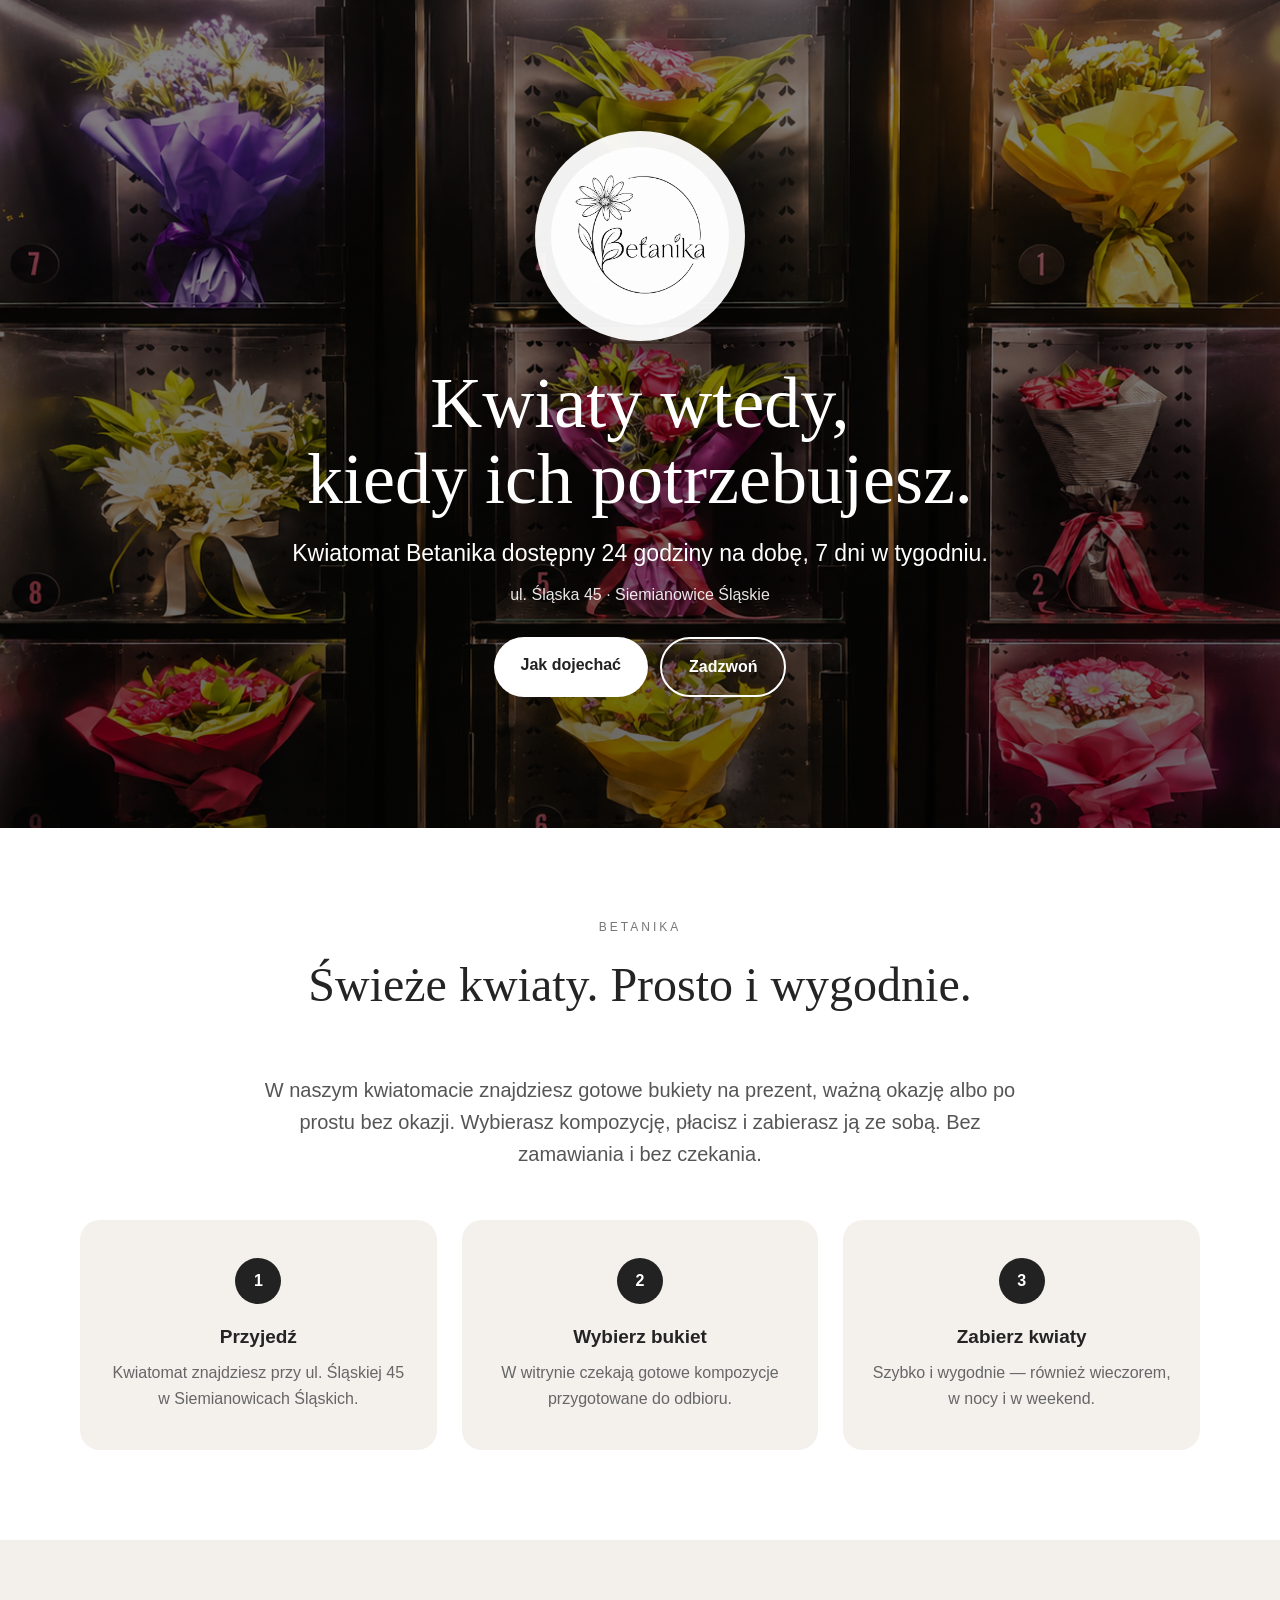
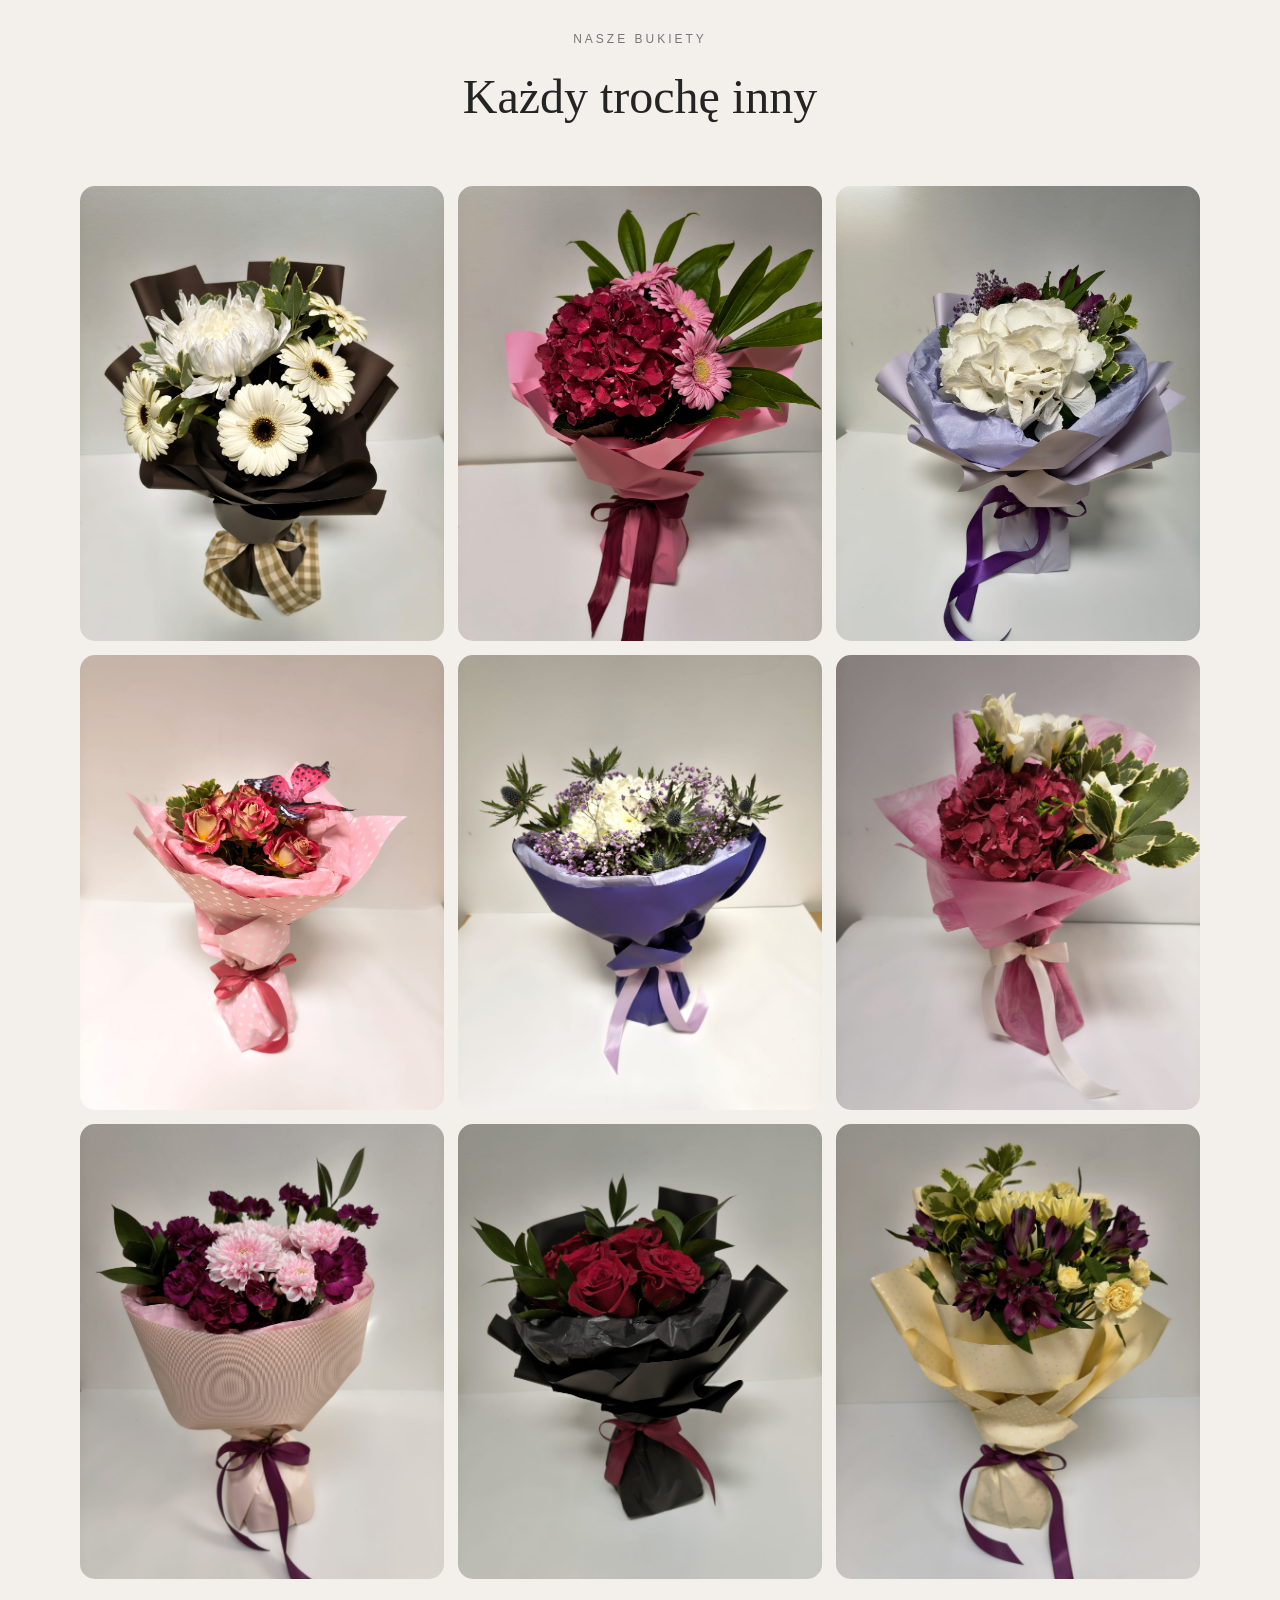
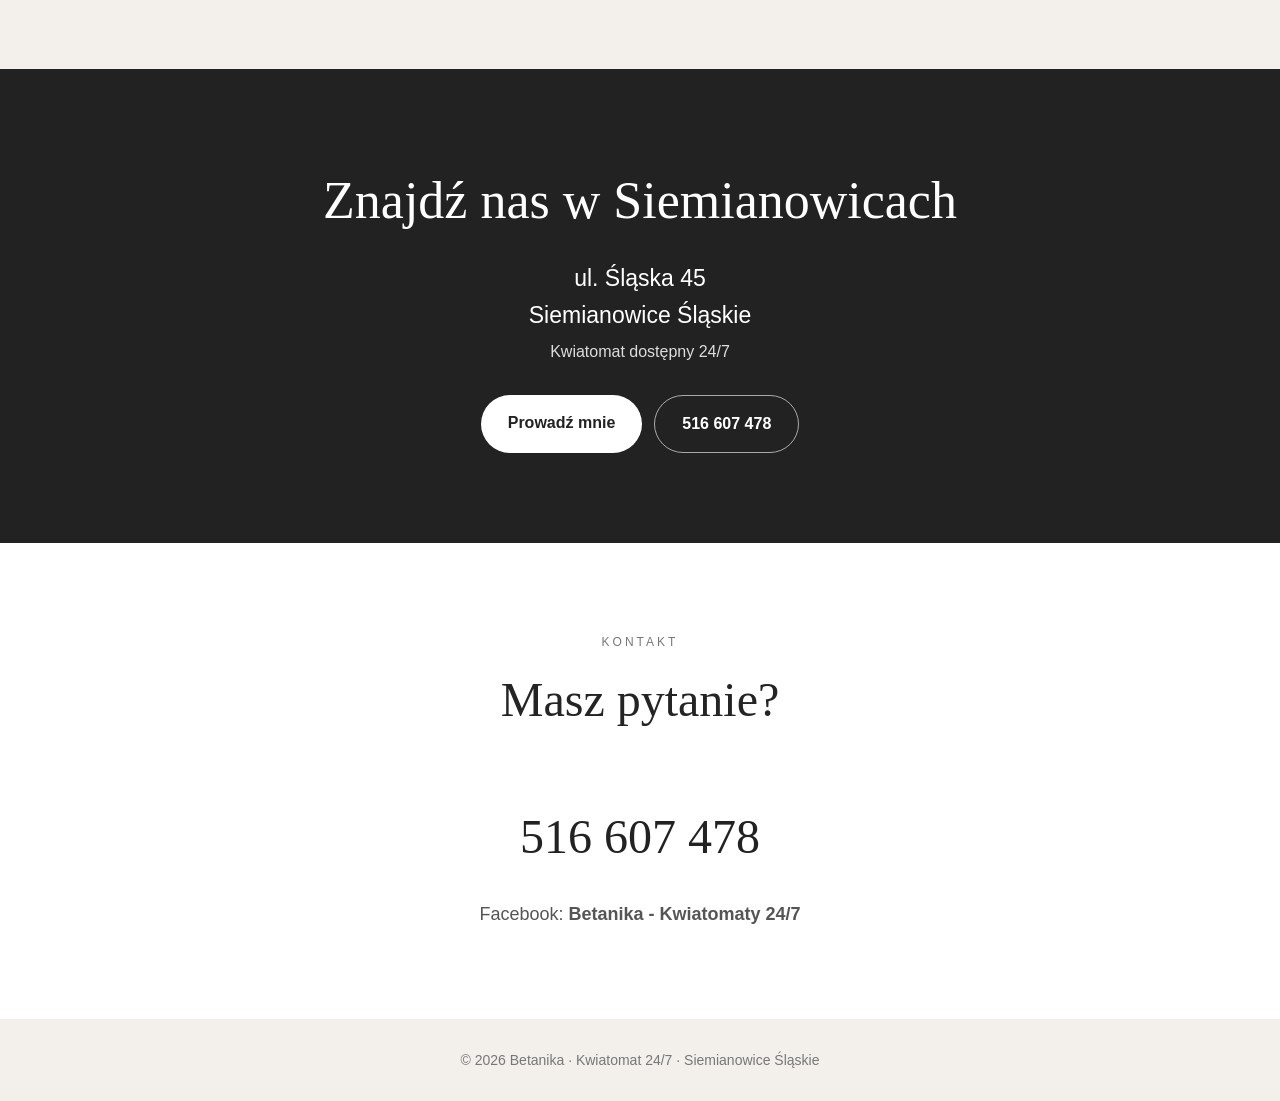
==== index.html @ 3287139a "Update index.html" ====
<!DOCTYPE html>
<html lang="pl">
<head>
  <meta charset="UTF-8">
  <meta name="viewport" content="width=device-width, initial-scale=1.0">

  <title>Betanika | Kwiatomat 24/7 Siemianowice Śląskie</title>
  <meta name="description" content="Betanika – świeże bukiety dostępne 24/7 w kwiatomacie przy ul. Śląskiej 45 w Siemianowicach Śląskich.">

  <style>
    * {
      margin: 0;
      padding: 0;
      box-sizing: border-box;
    }

    html {
      scroll-behavior: smooth;
    }

    body {
      font-family: Arial, Helvetica, sans-serif;
      color: #242424;
      background: #faf9f7;
      line-height: 1.6;
    }

    /* HERO */

    .hero {
      min-height: 92vh;
      position: relative;
      display: flex;
      align-items: center;
      justify-content: center;
      text-align: center;
      padding: 40px 20px;
      background:
        linear-gradient(rgba(0,0,0,.48), rgba(0,0,0,.58)),
        url("Kwiatomat zdjęcie w tle.png") center center / cover no-repeat;
    }

    .hero-content {
      max-width: 850px;
      color: white;
    }

    .logo-box {
      width: 210px;
      height: 210px;
      margin: 0 auto 25px;
      background: rgba(255,255,255,.94);
      border-radius: 50%;
      display: flex;
      align-items: center;
      justify-content: center;
      padding: 16px;
      box-shadow: 0 10px 40px rgba(0,0,0,.25);
    }

    .logo-box img {
      width: 100%;
      height: 100%;
      object-fit: contain;
      border-radius: 50%;
    }

    .hero h1 {
      font-family: Georgia, "Times New Roman", serif;
      font-size: clamp(42px, 6vw, 72px);
      font-weight: 400;
      line-height: 1.05;
      margin-bottom: 18px;
    }

    .hero p {
      font-size: clamp(18px, 2vw, 23px);
      margin-bottom: 10px;
    }

    .hero-small {
      font-size: 16px !important;
      opacity: .9;
      margin-bottom: 30px !important;
    }

    .buttons {
      display: flex;
      justify-content: center;
      flex-wrap: wrap;
      gap: 12px;
    }

    .button {
      display: inline-block;
      padding: 15px 27px;
      border-radius: 50px;
      text-decoration: none;
      font-weight: 700;
      transition: .2s;
    }

    .button-main {
      background: white;
      color: #222;
    }

    .button-second {
      border: 2px solid white;
      color: white;
    }

    .button:hover {
      transform: translateY(-2px);
    }

    /* SEKCJE */

    section {
      padding: 90px 20px;
    }

    .container {
      max-width: 1120px;
      margin: auto;
    }

    .section-title {
      text-align: center;
      margin-bottom: 50px;
    }

    .section-title span {
      display: block;
      text-transform: uppercase;
      letter-spacing: 3px;
      font-size: 12px;
      color: #777;
      margin-bottom: 10px;
    }

    .section-title h2 {
      font-family: Georgia, "Times New Roman", serif;
      font-weight: 400;
      font-size: clamp(34px, 4vw, 48px);
    }

    .intro {
      background: white;
    }

    .intro-text {
      max-width: 760px;
      margin: auto;
      text-align: center;
      font-size: 20px;
      color: #555;
    }

    /* JAK TO DZIAŁA */

    .steps {
      display: grid;
      grid-template-columns: repeat(3, 1fr);
      gap: 25px;
      margin-top: 50px;
    }

    .step {
      background: #f4f1ed;
      border-radius: 20px;
      padding: 38px 28px;
      text-align: center;
    }

    .step-number {
      width: 46px;
      height: 46px;
      margin: 0 auto 18px;
      border-radius: 50%;
      background: #222;
      color: white;
      display: flex;
      align-items: center;
      justify-content: center;
      font-weight: bold;
    }

    .step h3 {
      margin-bottom: 8px;
      font-size: 19px;
    }

    .step p {
      color: #666;
    }

    /* GALERIA */

    .gallery-section {
      background: #f3f0ec;
    }

    .gallery {
      display: grid;
      grid-template-columns: repeat(3, 1fr);
      gap: 14px;
    }

    .gallery img {
      width: 100%;
      aspect-ratio: 4 / 5;
      object-fit: cover;
      border-radius: 15px;
      display: block;
      transition: .25s;
    }

    .gallery img:hover {
      transform: scale(1.015);
    }

    /* LOKALIZACJA */

    .location {
      background: #222;
      color: white;
    }

    .location-wrap {
      max-width: 850px;
      margin: auto;
      text-align: center;
    }

    .location h2 {
      font-family: Georgia, "Times New Roman", serif;
      font-size: clamp(36px, 5vw, 52px);
      font-weight: 400;
      margin-bottom: 18px;
    }

    .address {
      font-size: 23px;
      margin-bottom: 6px;
    }

    .open {
      color: #ddd;
      margin-bottom: 30px;
    }

    .contact-buttons {
      display: flex;
      justify-content: center;
      flex-wrap: wrap;
      gap: 12px;
    }

    .dark-button {
      background: white;
      color: #222;
    }

    .outline-button {
      border: 1px solid #aaa;
      color: white;
    }

    /* KONTAKT */

    .contact {
      background: white;
      text-align: center;
    }

    .phone {
      display: inline-block;
      color: #222;
      text-decoration: none;
      font-family: Georgia, "Times New Roman", serif;
      font-size: clamp(34px, 5vw, 48px);
      margin: 10px 0 25px;
    }

    .facebook {
      color: #555;
      font-size: 18px;
    }

    footer {
      padding: 30px 20px;
      text-align: center;
      background: #f3f0ec;
      color: #777;
      font-size: 14px;
    }

    /* TELEFON */

    @media (max-width: 760px) {

      .hero {
        min-height: 88vh;
      }

      .logo-box {
        width: 150px;
        height: 150px;
      }

      section {
        padding: 65px 18px;
      }

      .steps {
        grid-template-columns: 1fr;
      }

      .gallery {
        grid-template-columns: repeat(2, 1fr);
        gap: 8px;
      }

      .gallery img {
        border-radius: 9px;
      }

      .intro-text {
        font-size: 18px;
      }

      .button {
        width: 100%;
        max-width: 300px;
      }
    }
  </style>
</head>

<body>

  <!-- GŁÓWNE ZDJĘCIE -->

  <header class="hero">
    <div class="hero-content">

      <div class="logo-box">
        <img src="logo.jpeg" alt="Logo Betanika">
      </div>

      <h1>Kwiaty wtedy,<br>kiedy ich potrzebujesz.</h1>

      <p>Kwiatomat Betanika dostępny 24 godziny na dobę, 7 dni w tygodniu.</p>

      <p class="hero-small">
        ul. Śląska 45 · Siemianowice Śląskie
      </p>

      <div class="buttons">

        <a class="button button-main"
           href="https://www.google.com/maps/search/?api=1&query=Śląska+45,+Siemianowice+Śląskie"
           target="_blank">
          Jak dojechać
        </a>

        <a class="button button-second" href="tel:+48516607478">
          Zadzwoń
        </a>

      </div>

    </div>
  </header>


  <!-- O NAS -->

  <section class="intro">

    <div class="container">

      <div class="section-title">
        <span>Betanika</span>
        <h2>Świeże kwiaty. Prosto i wygodnie.</h2>
      </div>

      <p class="intro-text">
        W naszym kwiatomacie znajdziesz gotowe bukiety na prezent,
        ważną okazję albo po prostu bez okazji.
        Wybierasz kompozycję, płacisz i zabierasz ją ze sobą.
        Bez zamawiania i bez czekania.
      </p>

      <div class="steps">

        <div class="step">
          <div class="step-number">1</div>
          <h3>Przyjedź</h3>
          <p>Kwiatomat znajdziesz przy ul. Śląskiej 45 w Siemianowicach Śląskich.</p>
        </div>

        <div class="step">
          <div class="step-number">2</div>
          <h3>Wybierz bukiet</h3>
          <p>W witrynie czekają gotowe kompozycje przygotowane do odbioru.</p>
        </div>

        <div class="step">
          <div class="step-number">3</div>
          <h3>Zabierz kwiaty</h3>
          <p>Szybko i wygodnie — również wieczorem, w nocy i w weekend.</p>
        </div>

      </div>

    </div>
  </section>


  <!-- GALERIA -->

  <section class="gallery-section">

    <div class="container">

      <div class="section-title">
        <span>Nasze bukiety</span>
        <h2>Każdy trochę inny</h2>
      </div>

      <div class="gallery">

        <img src="1.jpeg" alt="Bukiet Betanika">
        <img src="2.jpeg" alt="Bukiet Betanika">
        <img src="3.jpeg" alt="Bukiet Betanika">
        <img src="4.jpeg" alt="Bukiet Betanika">
        <img src="5.jpeg" alt="Bukiet Betanika">
        <img src="6.jpeg" alt="Bukiet Betanika">
        <img src="7.jpeg" alt="Bukiet Betanika">
        <img src="8.jpeg" alt="Bukiet Betanika">
        <img src="9.jpeg" alt="Bukiet Betanika">

      </div>

    </div>
  </section>


  <!-- LOKALIZACJA -->

  <section class="location">

    <div class="location-wrap">

      <h2>Znajdź nas w Siemianowicach</h2>

      <div class="address">
        ul. Śląska 45<br>
        Siemianowice Śląskie
      </div>

      <p class="open">
        Kwiatomat dostępny 24/7
      </p>

      <div class="contact-buttons">

        <a class="button dark-button"
           href="https://www.google.com/maps/search/?api=1&query=Śląska+45,+Siemianowice+Śląskie"
           target="_blank">
          Prowadź mnie
        </a>

        <a class="button outline-button" href="tel:+48516607478">
          516 607 478
        </a>

      </div>

    </div>
  </section>


  <!-- KONTAKT -->

  <section class="contact">

    <div class="container">

      <div class="section-title">
        <span>Kontakt</span>
        <h2>Masz pytanie?</h2>
      </div>

      <a class="phone" href="tel:+48516607478">
        516 607 478
      </a>

      <p class="facebook">
        Facebook: <strong>Betanika - Kwiatomaty 24/7</strong>
      </p>

    </div>

  </section>


  <footer>
    © 2026 Betanika · Kwiatomat 24/7 · Siemianowice Śląskie
  </footer>

</body>
</html>
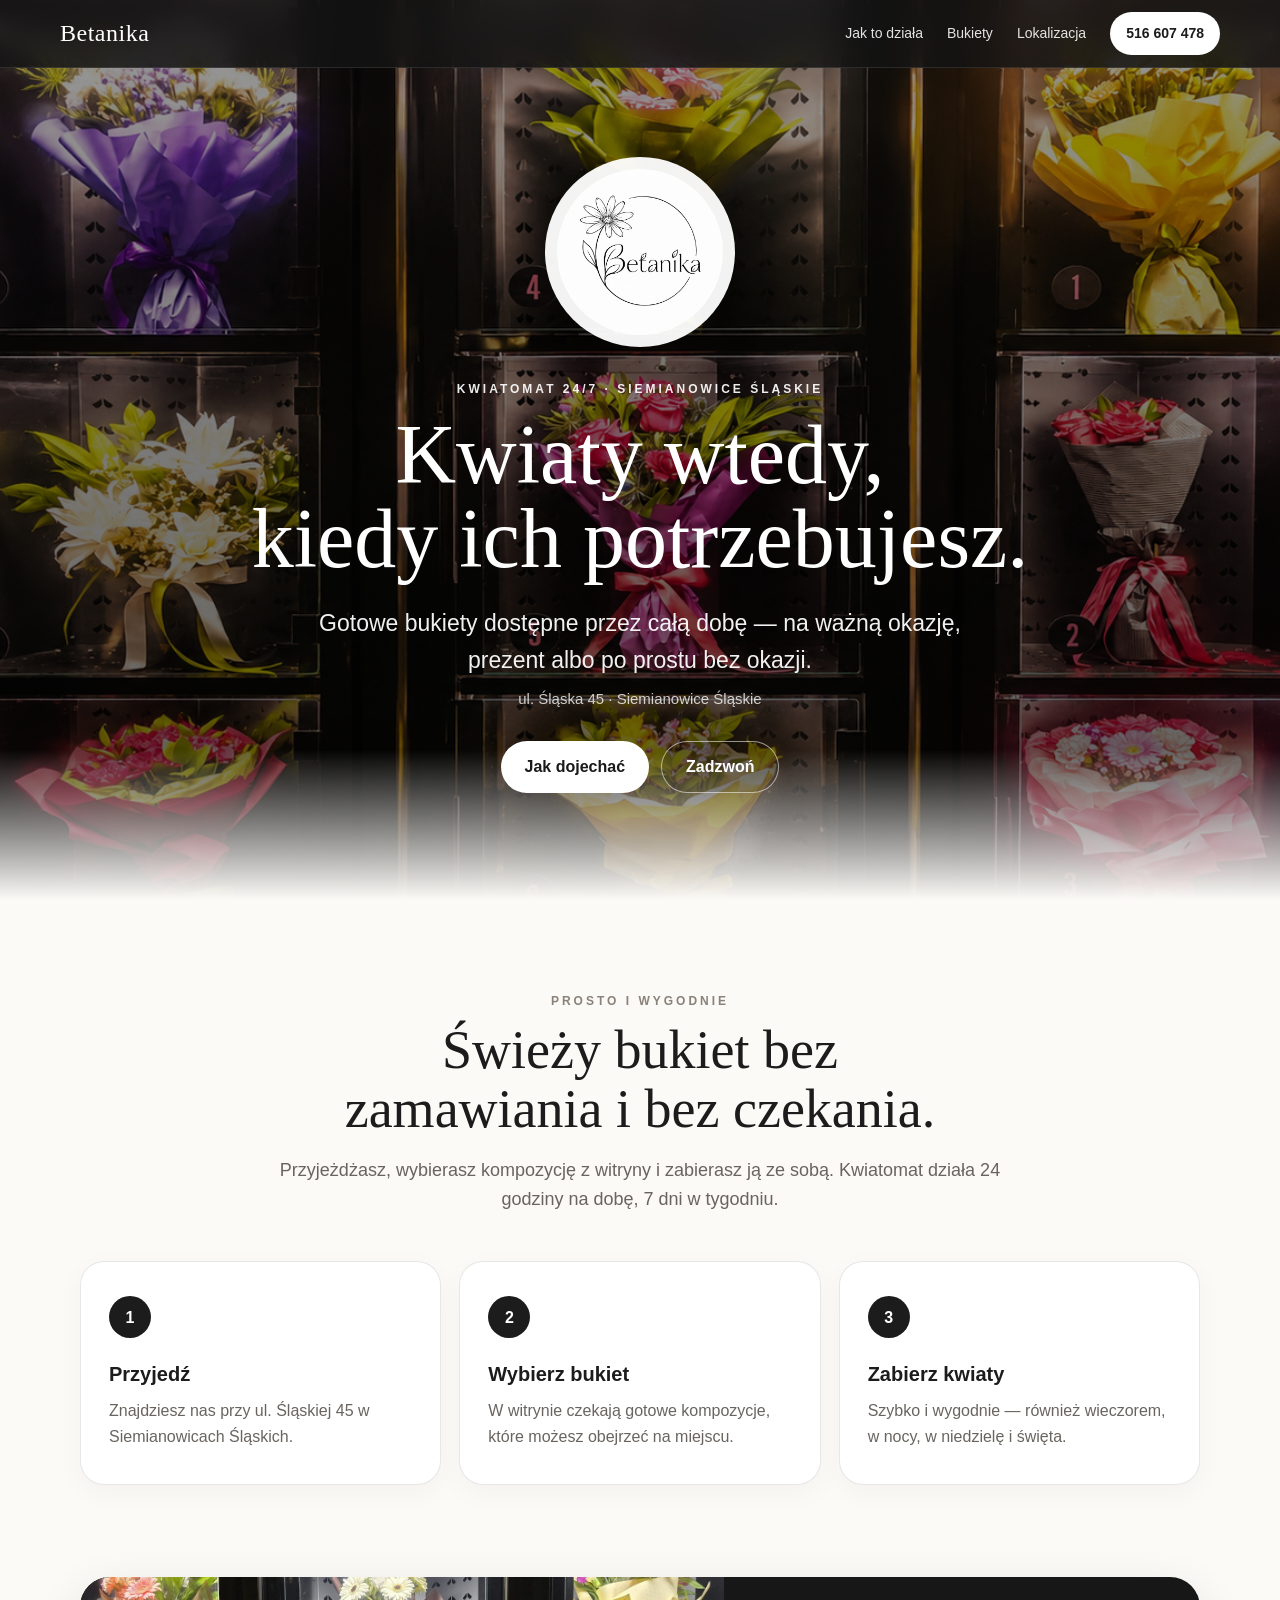
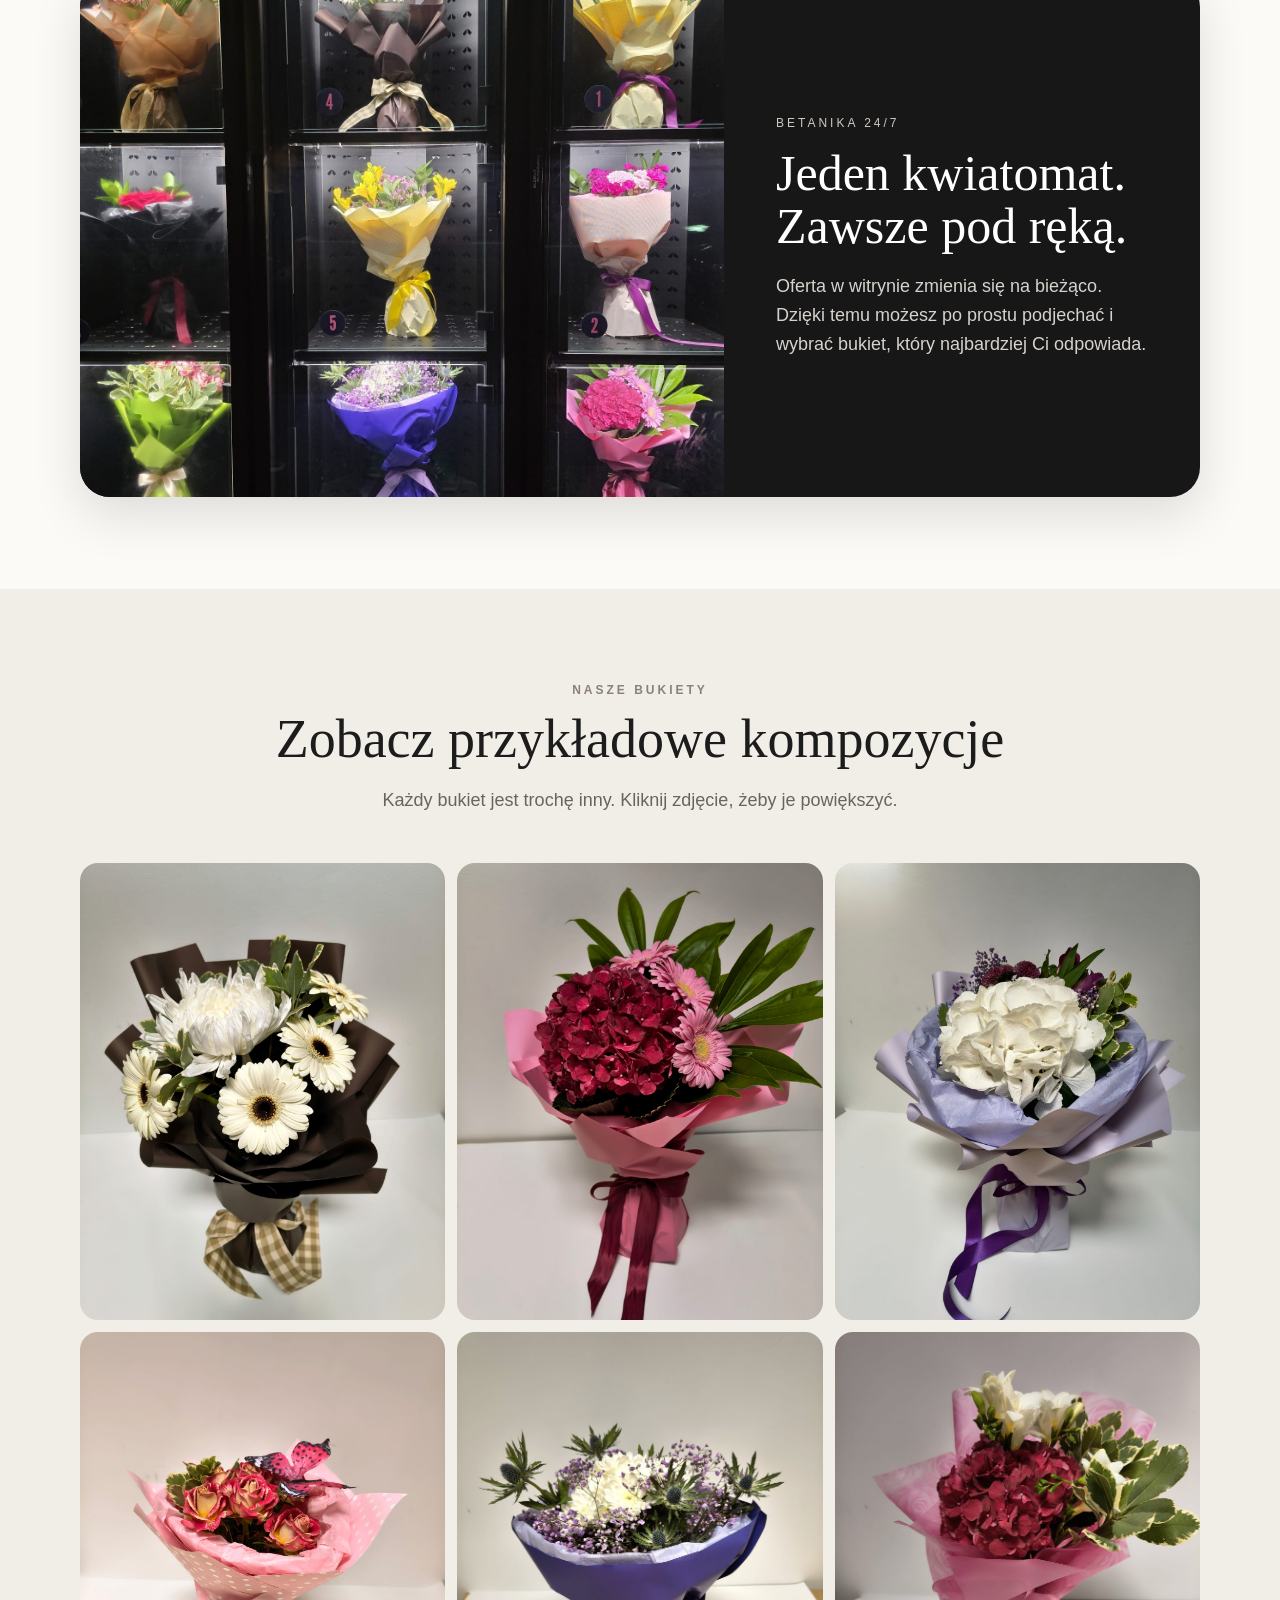
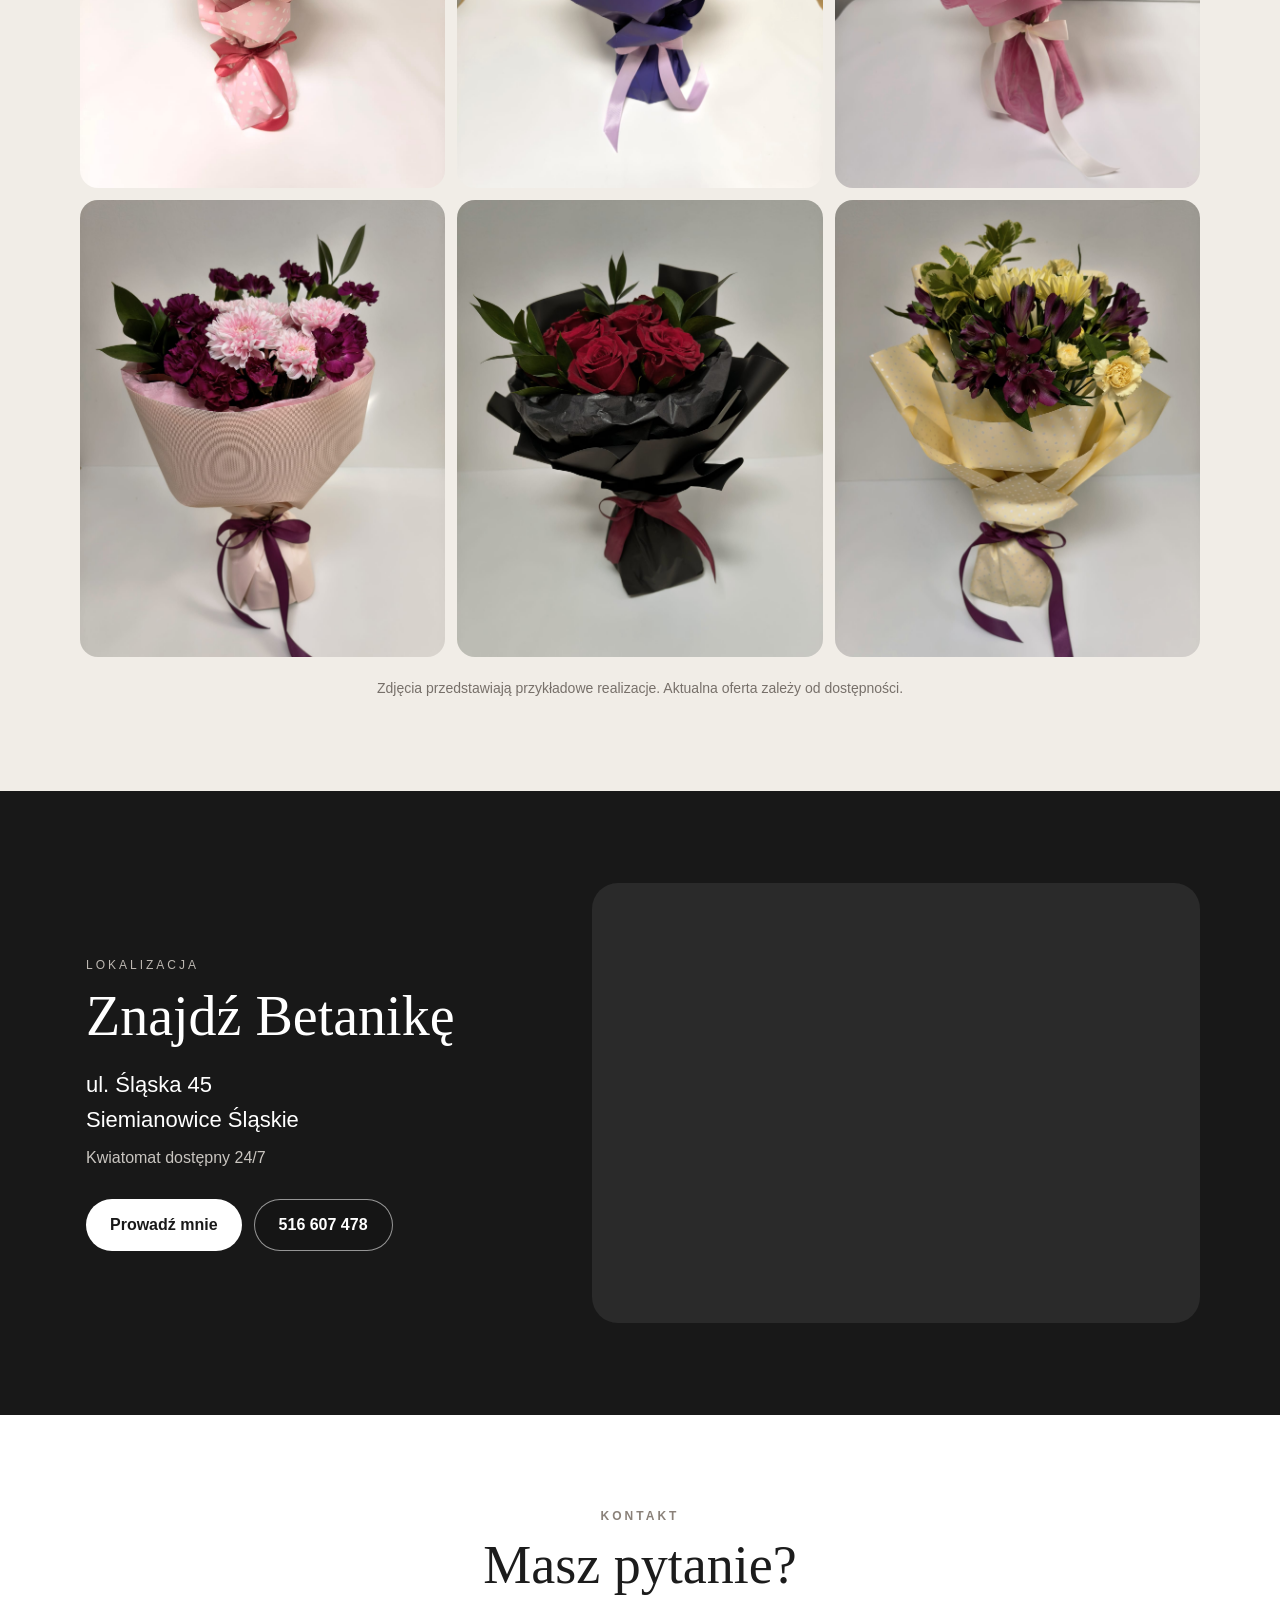
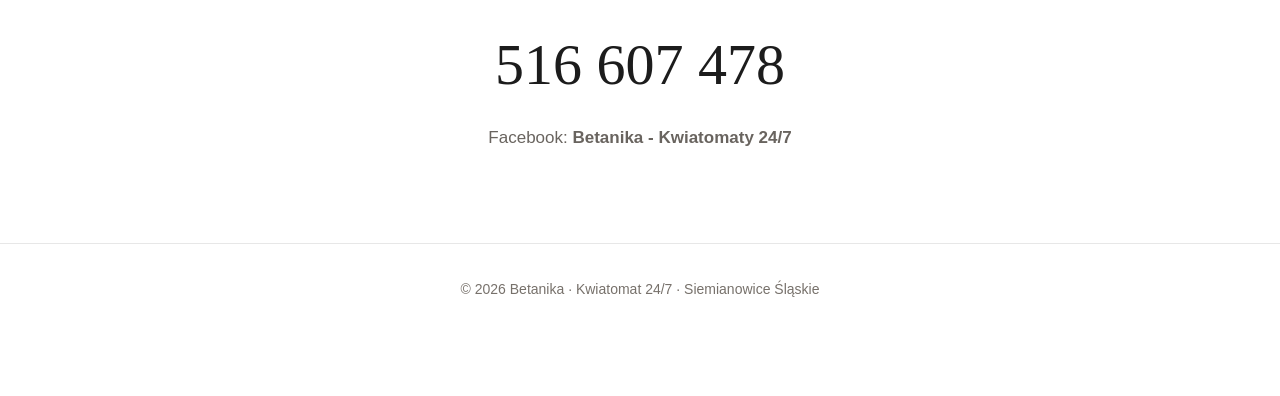
==== commit 6411a9ed: "Update index.html" ====
--- a/index.html
+++ b/index.html
@@ -6,510 +6,703 @@
 
   <title>Betanika | Kwiatomat 24/7 Siemianowice Śląskie</title>
   <meta name="description" content="Betanika – świeże bukiety dostępne 24/7 w kwiatomacie przy ul. Śląskiej 45 w Siemianowicach Śląskich.">
+  <meta name="theme-color" content="#171717">
+
+  <link rel="canonical" href="https://betanika.pl/">
+  <link rel="icon" type="image/jpeg" href="logo.jpeg">
+  <link rel="apple-touch-icon" href="logo.jpeg">
+
+  <meta property="og:type" content="website">
+  <meta property="og:title" content="Betanika – Kwiatomat 24/7">
+  <meta property="og:description" content="Świeże bukiety 24/7 przy ul. Śląskiej 45 w Siemianowicach Śląskich.">
+  <meta property="og:url" content="https://betanika.pl/">
+  <meta property="og:image" content="https://betanika.pl/hero.jpeg">
+
+  <script type="application/ld+json">
+  {
+    "@context": "https://schema.org",
+    "@type": "Florist",
+    "name": "Betanika",
+    "url": "https://betanika.pl/",
+    "telephone": "+48 516 607 478",
+    "address": {
+      "@type": "PostalAddress",
+      "streetAddress": "ul. Śląska 45",
+      "addressLocality": "Siemianowice Śląskie",
+      "addressCountry": "PL"
+    },
+    "openingHoursSpecification": [{
+      "@type": "OpeningHoursSpecification",
+      "dayOfWeek": [
+        "Monday","Tuesday","Wednesday","Thursday","Friday","Saturday","Sunday"
+      ],
+      "opens": "00:00",
+      "closes": "23:59"
+    }]
+  }
+  </script>
 
   <style>
-    * {
-      margin: 0;
-      padding: 0;
-      box-sizing: border-box;
-    }
-
-    html {
-      scroll-behavior: smooth;
-    }
-
-    body {
-      font-family: Arial, Helvetica, sans-serif;
-      color: #242424;
-      background: #faf9f7;
-      line-height: 1.6;
-    }
-
-    /* HERO */
-
-    .hero {
-      min-height: 92vh;
-      position: relative;
-      display: flex;
-      align-items: center;
-      justify-content: center;
-      text-align: center;
-      padding: 40px 20px;
+    :root{
+      --ink:#1c1c1c;
+      --muted:#69645f;
+      --paper:#fbfaf7;
+      --soft:#f1ede7;
+      --white:#ffffff;
+      --line:rgba(28,28,28,.10);
+      --shadow:0 18px 50px rgba(0,0,0,.12);
+    }
+
+    *{box-sizing:border-box;margin:0;padding:0}
+    html{scroll-behavior:smooth}
+    body{
+      font-family:Arial,Helvetica,sans-serif;
+      color:var(--ink);
+      background:var(--paper);
+      line-height:1.6;
+    }
+    img{max-width:100%}
+    a{color:inherit}
+
+    .topbar{
+      position:fixed;
+      top:0;
+      left:0;
+      right:0;
+      z-index:1000;
+      height:68px;
+      display:flex;
+      align-items:center;
+      background:rgba(20,20,20,.84);
+      backdrop-filter:blur(12px);
+      border-bottom:1px solid rgba(255,255,255,.10);
+    }
+    .nav{
+      width:min(1160px,calc(100% - 36px));
+      margin:auto;
+      display:flex;
+      align-items:center;
+      justify-content:space-between;
+      gap:20px;
+    }
+    .brand{
+      color:#fff;
+      text-decoration:none;
+      font-family:Georgia,"Times New Roman",serif;
+      font-size:24px;
+      letter-spacing:.5px;
+    }
+    .navlinks{
+      display:flex;
+      gap:24px;
+      align-items:center;
+    }
+    .navlinks a{
+      color:#fff;
+      text-decoration:none;
+      font-size:14px;
+      opacity:.88;
+    }
+    .navlinks a:hover{opacity:1}
+    .navcall{
+      padding:10px 16px;
+      border-radius:999px;
+      background:#fff;
+      color:#1c1c1c !important;
+      font-weight:700;
+      opacity:1 !important;
+    }
+
+    .hero{
+      min-height:100svh;
+      position:relative;
+      display:grid;
+      place-items:center;
+      padding:110px 20px 60px;
+      text-align:center;
       background:
-        linear-gradient(rgba(0,0,0,.48), rgba(0,0,0,.58)),
-        url("Kwiatomat zdjęcie w tle.png") center center / cover no-repeat;
-    }
-
-    .hero-content {
-      max-width: 850px;
-      color: white;
-    }
-
-    .logo-box {
-      width: 210px;
-      height: 210px;
-      margin: 0 auto 25px;
-      background: rgba(255,255,255,.94);
-      border-radius: 50%;
-      display: flex;
-      align-items: center;
-      justify-content: center;
-      padding: 16px;
-      box-shadow: 0 10px 40px rgba(0,0,0,.25);
-    }
-
-    .logo-box img {
-      width: 100%;
-      height: 100%;
-      object-fit: contain;
-      border-radius: 50%;
-    }
-
-    .hero h1 {
-      font-family: Georgia, "Times New Roman", serif;
-      font-size: clamp(42px, 6vw, 72px);
-      font-weight: 400;
-      line-height: 1.05;
-      margin-bottom: 18px;
-    }
-
-    .hero p {
-      font-size: clamp(18px, 2vw, 23px);
-      margin-bottom: 10px;
-    }
-
-    .hero-small {
-      font-size: 16px !important;
-      opacity: .9;
-      margin-bottom: 30px !important;
-    }
-
-    .buttons {
-      display: flex;
-      justify-content: center;
-      flex-wrap: wrap;
-      gap: 12px;
-    }
-
-    .button {
-      display: inline-block;
-      padding: 15px 27px;
-      border-radius: 50px;
-      text-decoration: none;
-      font-weight: 700;
-      transition: .2s;
-    }
-
-    .button-main {
-      background: white;
-      color: #222;
-    }
-
-    .button-second {
-      border: 2px solid white;
-      color: white;
-    }
-
-    .button:hover {
-      transform: translateY(-2px);
-    }
-
-    /* SEKCJE */
-
-    section {
-      padding: 90px 20px;
-    }
-
-    .container {
-      max-width: 1120px;
-      margin: auto;
-    }
-
-    .section-title {
-      text-align: center;
-      margin-bottom: 50px;
-    }
-
-    .section-title span {
-      display: block;
-      text-transform: uppercase;
-      letter-spacing: 3px;
-      font-size: 12px;
-      color: #777;
-      margin-bottom: 10px;
-    }
-
-    .section-title h2 {
-      font-family: Georgia, "Times New Roman", serif;
-      font-weight: 400;
-      font-size: clamp(34px, 4vw, 48px);
-    }
-
-    .intro {
-      background: white;
-    }
-
-    .intro-text {
-      max-width: 760px;
-      margin: auto;
-      text-align: center;
-      font-size: 20px;
-      color: #555;
-    }
-
-    /* JAK TO DZIAŁA */
-
-    .steps {
-      display: grid;
-      grid-template-columns: repeat(3, 1fr);
-      gap: 25px;
-      margin-top: 50px;
-    }
-
-    .step {
-      background: #f4f1ed;
-      border-radius: 20px;
-      padding: 38px 28px;
-      text-align: center;
-    }
-
-    .step-number {
-      width: 46px;
-      height: 46px;
-      margin: 0 auto 18px;
-      border-radius: 50%;
-      background: #222;
-      color: white;
-      display: flex;
-      align-items: center;
-      justify-content: center;
-      font-weight: bold;
-    }
-
-    .step h3 {
-      margin-bottom: 8px;
-      font-size: 19px;
-    }
-
-    .step p {
-      color: #666;
-    }
-
-    /* GALERIA */
-
-    .gallery-section {
-      background: #f3f0ec;
-    }
-
-    .gallery {
-      display: grid;
-      grid-template-columns: repeat(3, 1fr);
-      gap: 14px;
-    }
-
-    .gallery img {
-      width: 100%;
-      aspect-ratio: 4 / 5;
-      object-fit: cover;
-      border-radius: 15px;
-      display: block;
-      transition: .25s;
-    }
-
-    .gallery img:hover {
-      transform: scale(1.015);
-    }
-
-    /* LOKALIZACJA */
-
-    .location {
-      background: #222;
-      color: white;
-    }
-
-    .location-wrap {
-      max-width: 850px;
-      margin: auto;
-      text-align: center;
-    }
-
-    .location h2 {
-      font-family: Georgia, "Times New Roman", serif;
-      font-size: clamp(36px, 5vw, 52px);
-      font-weight: 400;
-      margin-bottom: 18px;
-    }
-
-    .address {
-      font-size: 23px;
-      margin-bottom: 6px;
-    }
-
-    .open {
-      color: #ddd;
-      margin-bottom: 30px;
-    }
-
-    .contact-buttons {
-      display: flex;
-      justify-content: center;
-      flex-wrap: wrap;
-      gap: 12px;
-    }
-
-    .dark-button {
-      background: white;
-      color: #222;
-    }
-
-    .outline-button {
-      border: 1px solid #aaa;
-      color: white;
-    }
-
-    /* KONTAKT */
-
-    .contact {
-      background: white;
-      text-align: center;
-    }
-
-    .phone {
-      display: inline-block;
-      color: #222;
-      text-decoration: none;
-      font-family: Georgia, "Times New Roman", serif;
-      font-size: clamp(34px, 5vw, 48px);
-      margin: 10px 0 25px;
-    }
-
-    .facebook {
-      color: #555;
-      font-size: 18px;
-    }
-
-    footer {
-      padding: 30px 20px;
-      text-align: center;
-      background: #f3f0ec;
-      color: #777;
-      font-size: 14px;
-    }
-
-    /* TELEFON */
-
-    @media (max-width: 760px) {
-
-      .hero {
-        min-height: 88vh;
+        linear-gradient(rgba(0,0,0,.40),rgba(0,0,0,.64)),
+        url("Kwiatomat zdjęcie w tle.png") center/cover no-repeat;
+    }
+    .hero::after{
+      content:"";
+      position:absolute;
+      inset:auto 0 0;
+      height:150px;
+      background:linear-gradient(transparent,var(--paper));
+      pointer-events:none;
+    }
+    .hero-content{
+      position:relative;
+      z-index:2;
+      max-width:900px;
+      color:#fff;
+    }
+    .logo-card{
+      width:190px;
+      height:190px;
+      margin:0 auto 28px;
+      padding:12px;
+      border-radius:50%;
+      background:rgba(255,255,255,.95);
+      box-shadow:var(--shadow);
+    }
+    .logo-card img{
+      width:100%;
+      height:100%;
+      object-fit:contain;
+      border-radius:50%;
+    }
+    .eyebrow{
+      display:inline-block;
+      margin-bottom:14px;
+      font-size:12px;
+      font-weight:700;
+      letter-spacing:3px;
+      text-transform:uppercase;
+      opacity:.92;
+    }
+    .hero h1{
+      font-family:Georgia,"Times New Roman",serif;
+      font-size:clamp(44px,7vw,84px);
+      line-height:1.00;
+      font-weight:400;
+      text-wrap:balance;
+    }
+    .hero-lead{
+      max-width:720px;
+      margin:24px auto 8px;
+      font-size:clamp(18px,2vw,23px);
+      color:rgba(255,255,255,.94);
+    }
+    .hero-address{
+      margin:0 auto 30px;
+      font-size:15px;
+      color:rgba(255,255,255,.78);
+    }
+
+    .actions{
+      display:flex;
+      flex-wrap:wrap;
+      justify-content:center;
+      gap:12px;
+    }
+    .btn{
+      display:inline-flex;
+      align-items:center;
+      justify-content:center;
+      min-height:52px;
+      padding:0 24px;
+      border-radius:999px;
+      text-decoration:none;
+      font-weight:700;
+      transition:.2s ease;
+    }
+    .btn:hover{transform:translateY(-2px)}
+    .btn-light{background:#fff;color:#191919}
+    .btn-ghost{border:1px solid rgba(255,255,255,.55);color:#fff;background:rgba(0,0,0,.10)}
+
+    section{padding:92px 20px}
+    .container{width:min(1120px,100%);margin:auto}
+    .section-head{
+      max-width:760px;
+      margin:0 auto 48px;
+      text-align:center;
+    }
+    .section-head .kicker{
+      display:block;
+      margin-bottom:10px;
+      text-transform:uppercase;
+      letter-spacing:3px;
+      font-size:12px;
+      font-weight:700;
+      color:#8a8179;
+    }
+    .section-head h2{
+      font-family:Georgia,"Times New Roman",serif;
+      font-size:clamp(34px,5vw,54px);
+      line-height:1.08;
+      font-weight:400;
+      text-wrap:balance;
+    }
+    .section-head p{
+      margin-top:18px;
+      font-size:18px;
+      color:var(--muted);
+    }
+
+    .steps{
+      display:grid;
+      grid-template-columns:repeat(3,1fr);
+      gap:18px;
+    }
+    .step{
+      background:#fff;
+      border:1px solid var(--line);
+      border-radius:24px;
+      padding:34px 28px;
+      box-shadow:0 8px 28px rgba(0,0,0,.035);
+    }
+    .step-num{
+      width:42px;
+      height:42px;
+      display:grid;
+      place-items:center;
+      margin-bottom:20px;
+      border-radius:50%;
+      background:var(--ink);
+      color:#fff;
+      font-weight:700;
+    }
+    .step h3{font-size:20px;margin-bottom:8px}
+    .step p{color:var(--muted)}
+
+    .spotlight{
+      padding-top:0;
+    }
+    .spotlight-card{
+      display:grid;
+      grid-template-columns:1.15fr .85fr;
+      overflow:hidden;
+      border-radius:30px;
+      background:#171717;
+      color:#fff;
+      box-shadow:var(--shadow);
+    }
+    .spotlight-photo{
+      min-height:520px;
+      background:url("hero.jpeg") center/cover no-repeat;
+    }
+    .spotlight-copy{
+      display:flex;
+      flex-direction:column;
+      justify-content:center;
+      padding:52px;
+    }
+    .spotlight-copy span{
+      text-transform:uppercase;
+      letter-spacing:3px;
+      font-size:12px;
+      color:#cfc9c2;
+      margin-bottom:14px;
+    }
+    .spotlight-copy h2{
+      font-family:Georgia,"Times New Roman",serif;
+      font-size:clamp(34px,4.5vw,50px);
+      line-height:1.05;
+      font-weight:400;
+      margin-bottom:20px;
+    }
+    .spotlight-copy p{color:#d6d2cd;font-size:18px}
+
+    .gallery-section{background:var(--soft)}
+    .gallery{
+      display:grid;
+      grid-template-columns:repeat(3,1fr);
+      gap:12px;
+    }
+    .gallery button{
+      border:0;
+      padding:0;
+      background:none;
+      cursor:zoom-in;
+      border-radius:18px;
+      overflow:hidden;
+      aspect-ratio:4/5;
+    }
+    .gallery img{
+      width:100%;
+      height:100%;
+      object-fit:cover;
+      display:block;
+      transition:transform .3s ease,filter .3s ease;
+    }
+    .gallery button:hover img{
+      transform:scale(1.025);
+      filter:contrast(1.02);
+    }
+    .gallery-note{
+      text-align:center;
+      color:#77706a;
+      margin-top:20px;
+      font-size:14px;
+    }
+
+    .location{
+      background:#181818;
+      color:#fff;
+    }
+    .location-grid{
+      display:grid;
+      grid-template-columns:.88fr 1.12fr;
+      gap:34px;
+      align-items:stretch;
+    }
+    .location-copy{
+      display:flex;
+      flex-direction:column;
+      justify-content:center;
+      padding:20px 6px;
+    }
+    .location-copy .kicker{
+      text-transform:uppercase;
+      letter-spacing:3px;
+      font-size:12px;
+      color:#bcb7b1;
+      margin-bottom:12px;
+    }
+    .location-copy h2{
+      font-family:Georgia,"Times New Roman",serif;
+      font-size:clamp(38px,5vw,56px);
+      line-height:1.04;
+      font-weight:400;
+      margin-bottom:22px;
+    }
+    .address{
+      font-size:22px;
+      margin-bottom:8px;
+    }
+    .open247{
+      color:#c9c5c0;
+      margin-bottom:28px;
+    }
+    .map{
+      min-height:440px;
+      overflow:hidden;
+      border-radius:26px;
+      background:#2a2a2a;
+    }
+    .map iframe{
+      width:100%;
+      height:100%;
+      min-height:440px;
+      border:0;
+      display:block;
+    }
+
+    .contact{
+      text-align:center;
+      background:#fff;
+    }
+    .phone{
+      display:inline-block;
+      margin:6px 0 12px;
+      font-family:Georgia,"Times New Roman",serif;
+      font-size:clamp(38px,6vw,58px);
+      text-decoration:none;
+    }
+    .fb{
+      color:var(--muted);
+      font-size:17px;
+    }
+
+    footer{
+      padding:34px 20px 96px;
+      text-align:center;
+      background:#fff;
+      border-top:1px solid var(--line);
+      color:#77716b;
+      font-size:14px;
+    }
+
+    .mobile-bar{
+      display:none;
+    }
+
+    .lightbox{
+      position:fixed;
+      inset:0;
+      z-index:2000;
+      display:none;
+      align-items:center;
+      justify-content:center;
+      padding:24px;
+      background:rgba(0,0,0,.90);
+    }
+    .lightbox.open{display:flex}
+    .lightbox img{
+      max-width:min(900px,94vw);
+      max-height:88vh;
+      border-radius:16px;
+      box-shadow:0 20px 60px rgba(0,0,0,.35);
+    }
+    .lightbox-close{
+      position:absolute;
+      top:18px;
+      right:22px;
+      width:44px;
+      height:44px;
+      border:0;
+      border-radius:50%;
+      color:#fff;
+      background:rgba(255,255,255,.14);
+      font-size:28px;
+      cursor:pointer;
+    }
+
+    @media(max-width:820px){
+      .navlinks a:not(.navcall){display:none}
+      .topbar{height:62px}
+      .logo-card{width:145px;height:145px}
+      .hero{padding-top:92px}
+      section{padding:70px 18px}
+      .steps{grid-template-columns:1fr}
+      .spotlight-card{grid-template-columns:1fr}
+      .spotlight-photo{min-height:390px}
+      .spotlight-copy{padding:34px 26px}
+      .gallery{grid-template-columns:repeat(2,1fr);gap:8px}
+      .gallery button{border-radius:12px}
+      .location-grid{grid-template-columns:1fr}
+      .map,.map iframe{min-height:360px}
+      footer{padding-bottom:96px}
+
+      .mobile-bar{
+        position:fixed;
+        left:12px;
+        right:12px;
+        bottom:12px;
+        z-index:1200;
+        display:grid;
+        grid-template-columns:1fr 1fr;
+        gap:8px;
+        padding:8px;
+        border-radius:18px;
+        background:rgba(20,20,20,.90);
+        backdrop-filter:blur(12px);
+        box-shadow:0 14px 40px rgba(0,0,0,.25);
       }
-
-      .logo-box {
-        width: 150px;
-        height: 150px;
+      .mobile-bar a{
+        min-height:48px;
+        display:flex;
+        align-items:center;
+        justify-content:center;
+        border-radius:12px;
+        text-decoration:none;
+        font-weight:700;
       }
-
-      section {
-        padding: 65px 18px;
-      }
-
-      .steps {
-        grid-template-columns: 1fr;
-      }
-
-      .gallery {
-        grid-template-columns: repeat(2, 1fr);
-        gap: 8px;
-      }
-
-      .gallery img {
-        border-radius: 9px;
-      }
-
-      .intro-text {
-        font-size: 18px;
-      }
-
-      .button {
-        width: 100%;
-        max-width: 300px;
-      }
+      .mobile-bar .call{background:#fff;color:#171717}
+      .mobile-bar .route{background:#333;color:#fff}
+    }
+
+    @media(max-width:460px){
+      .hero h1{font-size:44px}
+      .hero-lead{font-size:18px}
+      .btn{width:100%;max-width:310px}
+      .gallery{grid-template-columns:1fr 1fr}
+      .spotlight-photo{min-height:330px}
     }
   </style>
 </head>
 
 <body>
 
-  <!-- GŁÓWNE ZDJĘCIE -->
-
-  <header class="hero">
+  <nav class="topbar">
+    <div class="nav">
+      <a class="brand" href="#start">Betanika</a>
+      <div class="navlinks">
+        <a href="#jak">Jak to działa</a>
+        <a href="#galeria">Bukiety</a>
+        <a href="#lokalizacja">Lokalizacja</a>
+        <a class="navcall" href="tel:+48516607478">516 607 478</a>
+      </div>
+    </div>
+  </nav>
+
+  <header class="hero" id="start">
     <div class="hero-content">
-
-      <div class="logo-box">
+      <div class="logo-card">
         <img src="logo.jpeg" alt="Logo Betanika">
       </div>
 
+      <span class="eyebrow">Kwiatomat 24/7 · Siemianowice Śląskie</span>
       <h1>Kwiaty wtedy,<br>kiedy ich potrzebujesz.</h1>
 
-      <p>Kwiatomat Betanika dostępny 24 godziny na dobę, 7 dni w tygodniu.</p>
-
-      <p class="hero-small">
-        ul. Śląska 45 · Siemianowice Śląskie
+      <p class="hero-lead">
+        Gotowe bukiety dostępne przez całą dobę — na ważną okazję,
+        prezent albo po prostu bez okazji.
       </p>
 
-      <div class="buttons">
-
-        <a class="button button-main"
+      <p class="hero-address">ul. Śląska 45 · Siemianowice Śląskie</p>
+
+      <div class="actions">
+        <a class="btn btn-light"
            href="https://www.google.com/maps/search/?api=1&query=Śląska+45,+Siemianowice+Śląskie"
-           target="_blank">
+           target="_blank" rel="noopener">
           Jak dojechać
         </a>
-
-        <a class="button button-second" href="tel:+48516607478">
-          Zadzwoń
-        </a>
-
-      </div>
-
+        <a class="btn btn-ghost" href="tel:+48516607478">Zadzwoń</a>
+      </div>
     </div>
   </header>
 
-
-  <!-- O NAS -->
-
-  <section class="intro">
-
+  <section id="jak">
     <div class="container">
-
-      <div class="section-title">
-        <span>Betanika</span>
-        <h2>Świeże kwiaty. Prosto i wygodnie.</h2>
-      </div>
-
-      <p class="intro-text">
-        W naszym kwiatomacie znajdziesz gotowe bukiety na prezent,
-        ważną okazję albo po prostu bez okazji.
-        Wybierasz kompozycję, płacisz i zabierasz ją ze sobą.
-        Bez zamawiania i bez czekania.
-      </p>
+      <div class="section-head">
+        <span class="kicker">Prosto i wygodnie</span>
+        <h2>Świeży bukiet bez zamawiania i bez czekania.</h2>
+        <p>
+          Przyjeżdżasz, wybierasz kompozycję z witryny i zabierasz ją ze sobą.
+          Kwiatomat działa 24 godziny na dobę, 7 dni w tygodniu.
+        </p>
+      </div>
 
       <div class="steps">
-
-        <div class="step">
-          <div class="step-number">1</div>
+        <article class="step">
+          <div class="step-num">1</div>
           <h3>Przyjedź</h3>
-          <p>Kwiatomat znajdziesz przy ul. Śląskiej 45 w Siemianowicach Śląskich.</p>
-        </div>
-
-        <div class="step">
-          <div class="step-number">2</div>
+          <p>Znajdziesz nas przy ul. Śląskiej 45 w Siemianowicach Śląskich.</p>
+        </article>
+
+        <article class="step">
+          <div class="step-num">2</div>
           <h3>Wybierz bukiet</h3>
-          <p>W witrynie czekają gotowe kompozycje przygotowane do odbioru.</p>
-        </div>
-
-        <div class="step">
-          <div class="step-number">3</div>
+          <p>W witrynie czekają gotowe kompozycje, które możesz obejrzeć na miejscu.</p>
+        </article>
+
+        <article class="step">
+          <div class="step-num">3</div>
           <h3>Zabierz kwiaty</h3>
-          <p>Szybko i wygodnie — również wieczorem, w nocy i w weekend.</p>
-        </div>
-
-      </div>
-
+          <p>Szybko i wygodnie — również wieczorem, w nocy, w niedzielę i święta.</p>
+        </article>
+      </div>
     </div>
   </section>
 
-
-  <!-- GALERIA -->
-
-  <section class="gallery-section">
-
+  <section class="spotlight">
     <div class="container">
-
-      <div class="section-title">
-        <span>Nasze bukiety</span>
-        <h2>Każdy trochę inny</h2>
-      </div>
-
-      <div class="gallery">
-
-        <img src="1.jpeg" alt="Bukiet Betanika">
-        <img src="2.jpeg" alt="Bukiet Betanika">
-        <img src="3.jpeg" alt="Bukiet Betanika">
-        <img src="4.jpeg" alt="Bukiet Betanika">
-        <img src="5.jpeg" alt="Bukiet Betanika">
-        <img src="6.jpeg" alt="Bukiet Betanika">
-        <img src="7.jpeg" alt="Bukiet Betanika">
-        <img src="8.jpeg" alt="Bukiet Betanika">
-        <img src="9.jpeg" alt="Bukiet Betanika">
-
-      </div>
-
+      <div class="spotlight-card">
+        <div class="spotlight-photo" role="img" aria-label="Kwiatomat Betanika z bukietami"></div>
+        <div class="spotlight-copy">
+          <span>Betanika 24/7</span>
+          <h2>Jeden kwiatomat. Zawsze pod ręką.</h2>
+          <p>
+            Oferta w witrynie zmienia się na bieżąco. Dzięki temu możesz po prostu
+            podjechać i wybrać bukiet, który najbardziej Ci odpowiada.
+          </p>
+        </div>
+      </div>
     </div>
   </section>
 
-
-  <!-- LOKALIZACJA -->
-
-  <section class="location">
-
-    <div class="location-wrap">
-
-      <h2>Znajdź nas w Siemianowicach</h2>
-
-      <div class="address">
-        ul. Śląska 45<br>
-        Siemianowice Śląskie
-      </div>
-
-      <p class="open">
-        Kwiatomat dostępny 24/7
-      </p>
-
-      <div class="contact-buttons">
-
-        <a class="button dark-button"
-           href="https://www.google.com/maps/search/?api=1&query=Śląska+45,+Siemianowice+Śląskie"
-           target="_blank">
-          Prowadź mnie
-        </a>
-
-        <a class="button outline-button" href="tel:+48516607478">
-          516 607 478
-        </a>
-
-      </div>
-
+  <section class="gallery-section" id="galeria">
+    <div class="container">
+      <div class="section-head">
+        <span class="kicker">Nasze bukiety</span>
+        <h2>Zobacz przykładowe kompozycje</h2>
+        <p>Każdy bukiet jest trochę inny. Kliknij zdjęcie, żeby je powiększyć.</p>
+      </div>
+
+      <div class="gallery">
+        <button type="button"><img src="1.jpeg" alt="Bukiet Betanika 1" loading="lazy"></button>
+        <button type="button"><img src="2.jpeg" alt="Bukiet Betanika 2" loading="lazy"></button>
+        <button type="button"><img src="3.jpeg" alt="Bukiet Betanika 3" loading="lazy"></button>
+        <button type="button"><img src="4.jpeg" alt="Bukiet Betanika 4" loading="lazy"></button>
+        <button type="button"><img src="5.jpeg" alt="Bukiet Betanika 5" loading="lazy"></button>
+        <button type="button"><img src="6.jpeg" alt="Bukiet Betanika 6" loading="lazy"></button>
+        <button type="button"><img src="7.jpeg" alt="Bukiet Betanika 7" loading="lazy"></button>
+        <button type="button"><img src="8.jpeg" alt="Bukiet Betanika 8" loading="lazy"></button>
+        <button type="button"><img src="9.jpeg" alt="Bukiet Betanika 9" loading="lazy"></button>
+      </div>
+
+      <p class="gallery-note">Zdjęcia przedstawiają przykładowe realizacje. Aktualna oferta zależy od dostępności.</p>
     </div>
   </section>
 
-
-  <!-- KONTAKT -->
+  <section class="location" id="lokalizacja">
+    <div class="container location-grid">
+      <div class="location-copy">
+        <span class="kicker">Lokalizacja</span>
+        <h2>Znajdź Betanikę</h2>
+
+        <div class="address">
+          ul. Śląska 45<br>
+          Siemianowice Śląskie
+        </div>
+
+        <p class="open247">Kwiatomat dostępny 24/7</p>
+
+        <div class="actions" style="justify-content:flex-start">
+          <a class="btn btn-light"
+             href="https://www.google.com/maps/search/?api=1&query=Śląska+45,+Siemianowice+Śląskie"
+             target="_blank" rel="noopener">
+            Prowadź mnie
+          </a>
+          <a class="btn btn-ghost" href="tel:+48516607478">516 607 478</a>
+        </div>
+      </div>
+
+      <div class="map">
+        <iframe
+          title="Mapa - Betanika, ul. Śląska 45, Siemianowice Śląskie"
+          loading="lazy"
+          referrerpolicy="no-referrer-when-downgrade"
+          src="https://www.google.com/maps?q=Śląska%2045%2C%20Siemianowice%20Śląskie&output=embed">
+        </iframe>
+      </div>
+    </div>
+  </section>
 
   <section class="contact">
-
     <div class="container">
-
-      <div class="section-title">
-        <span>Kontakt</span>
+      <div class="section-head" style="margin-bottom:18px">
+        <span class="kicker">Kontakt</span>
         <h2>Masz pytanie?</h2>
       </div>
 
-      <a class="phone" href="tel:+48516607478">
-        516 607 478
-      </a>
-
-      <p class="facebook">
-        Facebook: <strong>Betanika - Kwiatomaty 24/7</strong>
-      </p>
-
+      <a class="phone" href="tel:+48516607478">516 607 478</a>
+      <p class="fb">Facebook: <strong>Betanika - Kwiatomaty 24/7</strong></p>
     </div>
-
   </section>
-
 
   <footer>
     © 2026 Betanika · Kwiatomat 24/7 · Siemianowice Śląskie
   </footer>
 
+  <div class="mobile-bar" aria-label="Szybki kontakt">
+    <a class="call" href="tel:+48516607478">Zadzwoń</a>
+    <a class="route"
+       href="https://www.google.com/maps/search/?api=1&query=Śląska+45,+Siemianowice+Śląskie"
+       target="_blank" rel="noopener">
+      Trasa
+    </a>
+  </div>
+
+  <div class="lightbox" id="lightbox" aria-hidden="true">
+    <button class="lightbox-close" type="button" aria-label="Zamknij">×</button>
+    <img id="lightboxImg" src="" alt="">
+  </div>
+
+  <script>
+    const lightbox = document.getElementById("lightbox");
+    const lightboxImg = document.getElementById("lightboxImg");
+    const closeBtn = document.querySelector(".lightbox-close");
+
+    document.querySelectorAll(".gallery button").forEach(button => {
+      button.addEventListener("click", () => {
+        const img = button.querySelector("img");
+        lightboxImg.src = img.src;
+        lightboxImg.alt = img.alt;
+        lightbox.classList.add("open");
+        lightbox.setAttribute("aria-hidden", "false");
+      });
+    });
+
+    function closeLightbox(){
+      lightbox.classList.remove("open");
+      lightbox.setAttribute("aria-hidden", "true");
+      lightboxImg.src = "";
+    }
+
+    closeBtn.addEventListener("click", closeLightbox);
+
+    lightbox.addEventListener("click", event => {
+      if(event.target === lightbox) closeLightbox();
+    });
+
+    document.addEventListener("keydown", event => {
+      if(event.key === "Escape") closeLightbox();
+    });
+  </script>
+
 </body>
 </html>
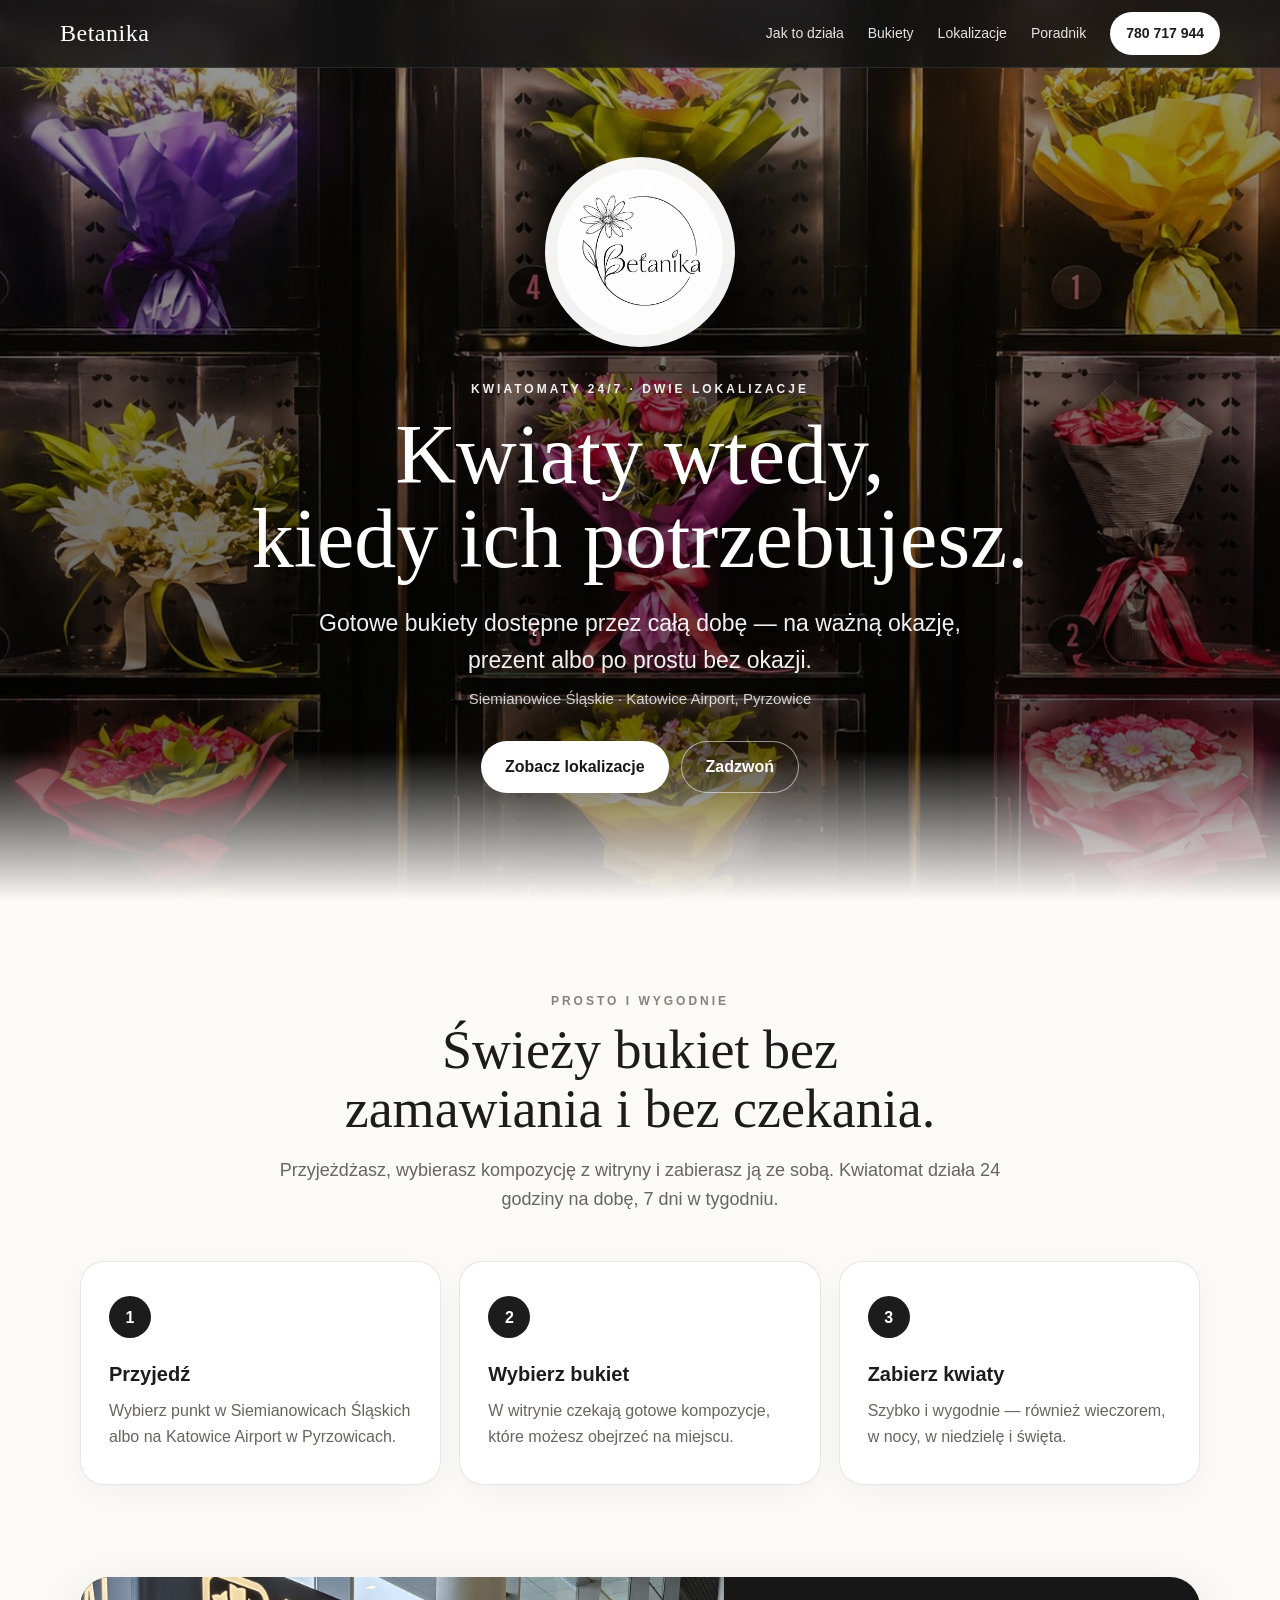
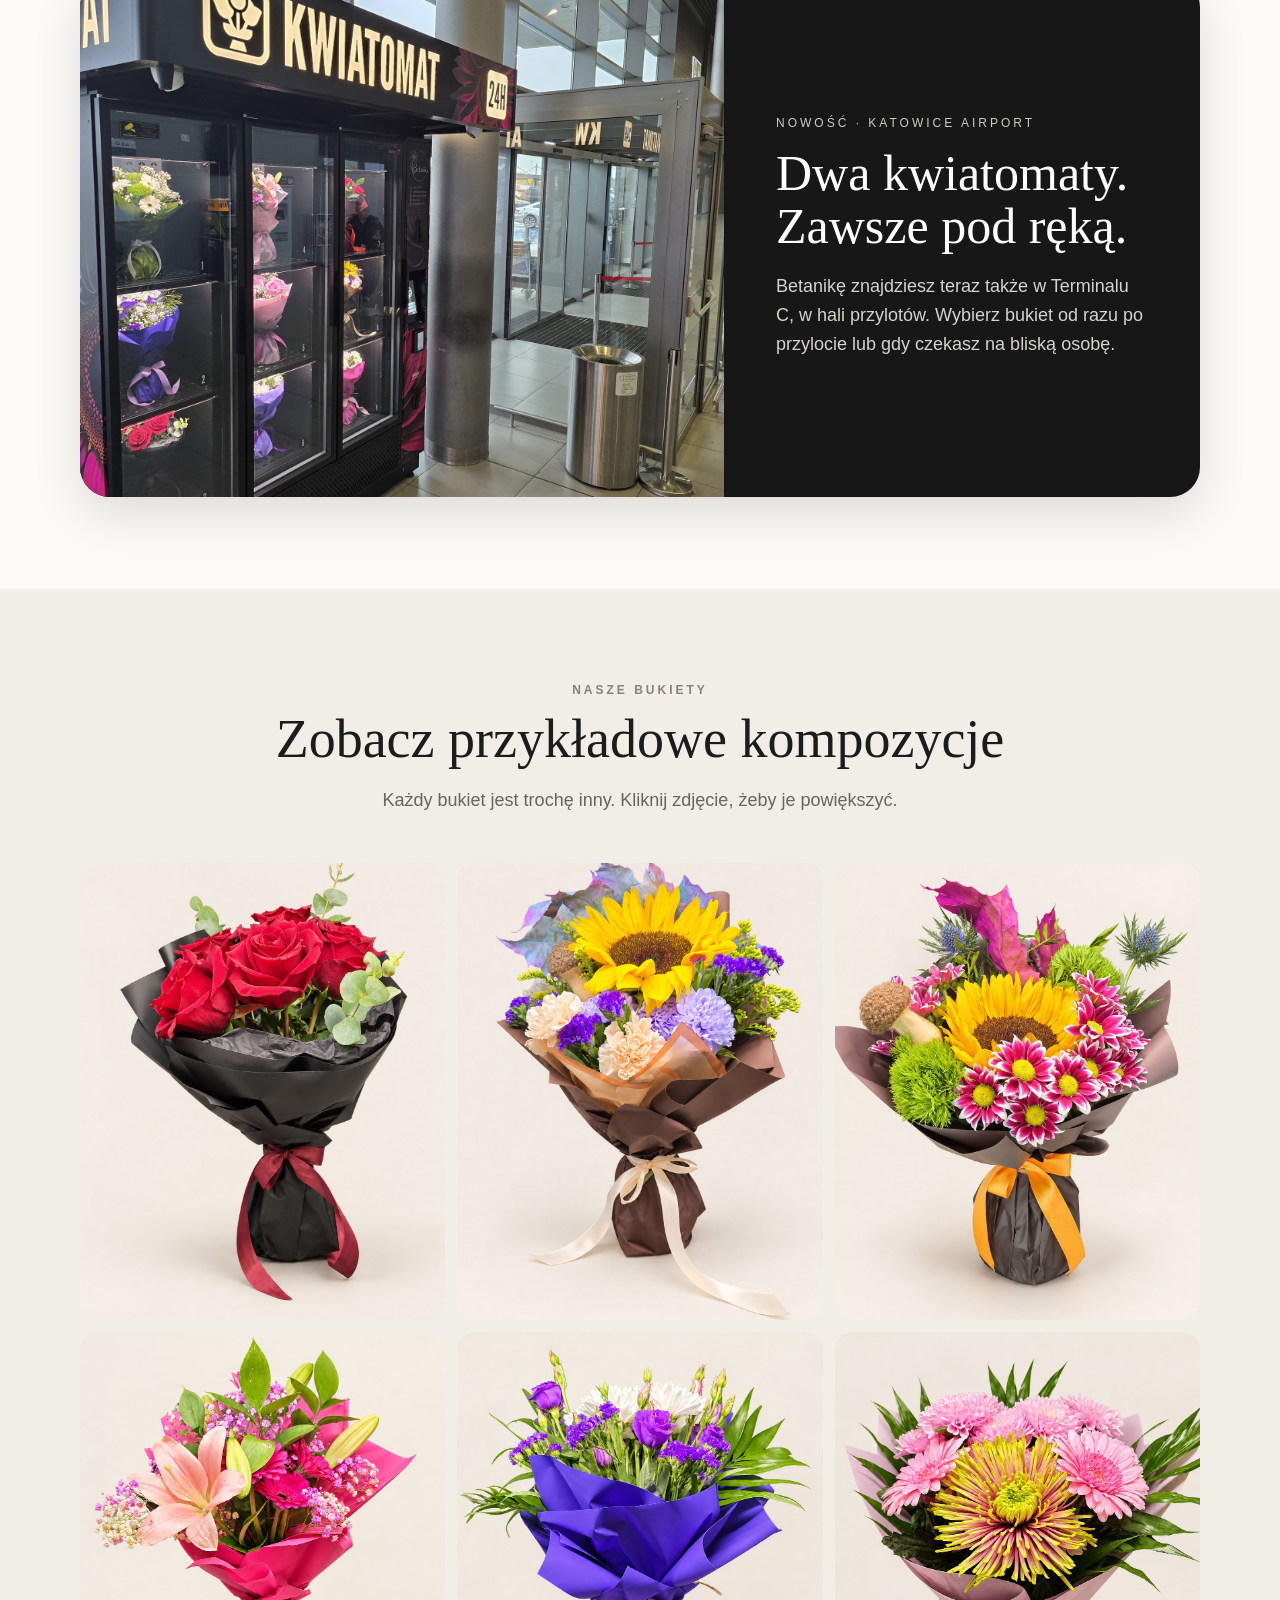
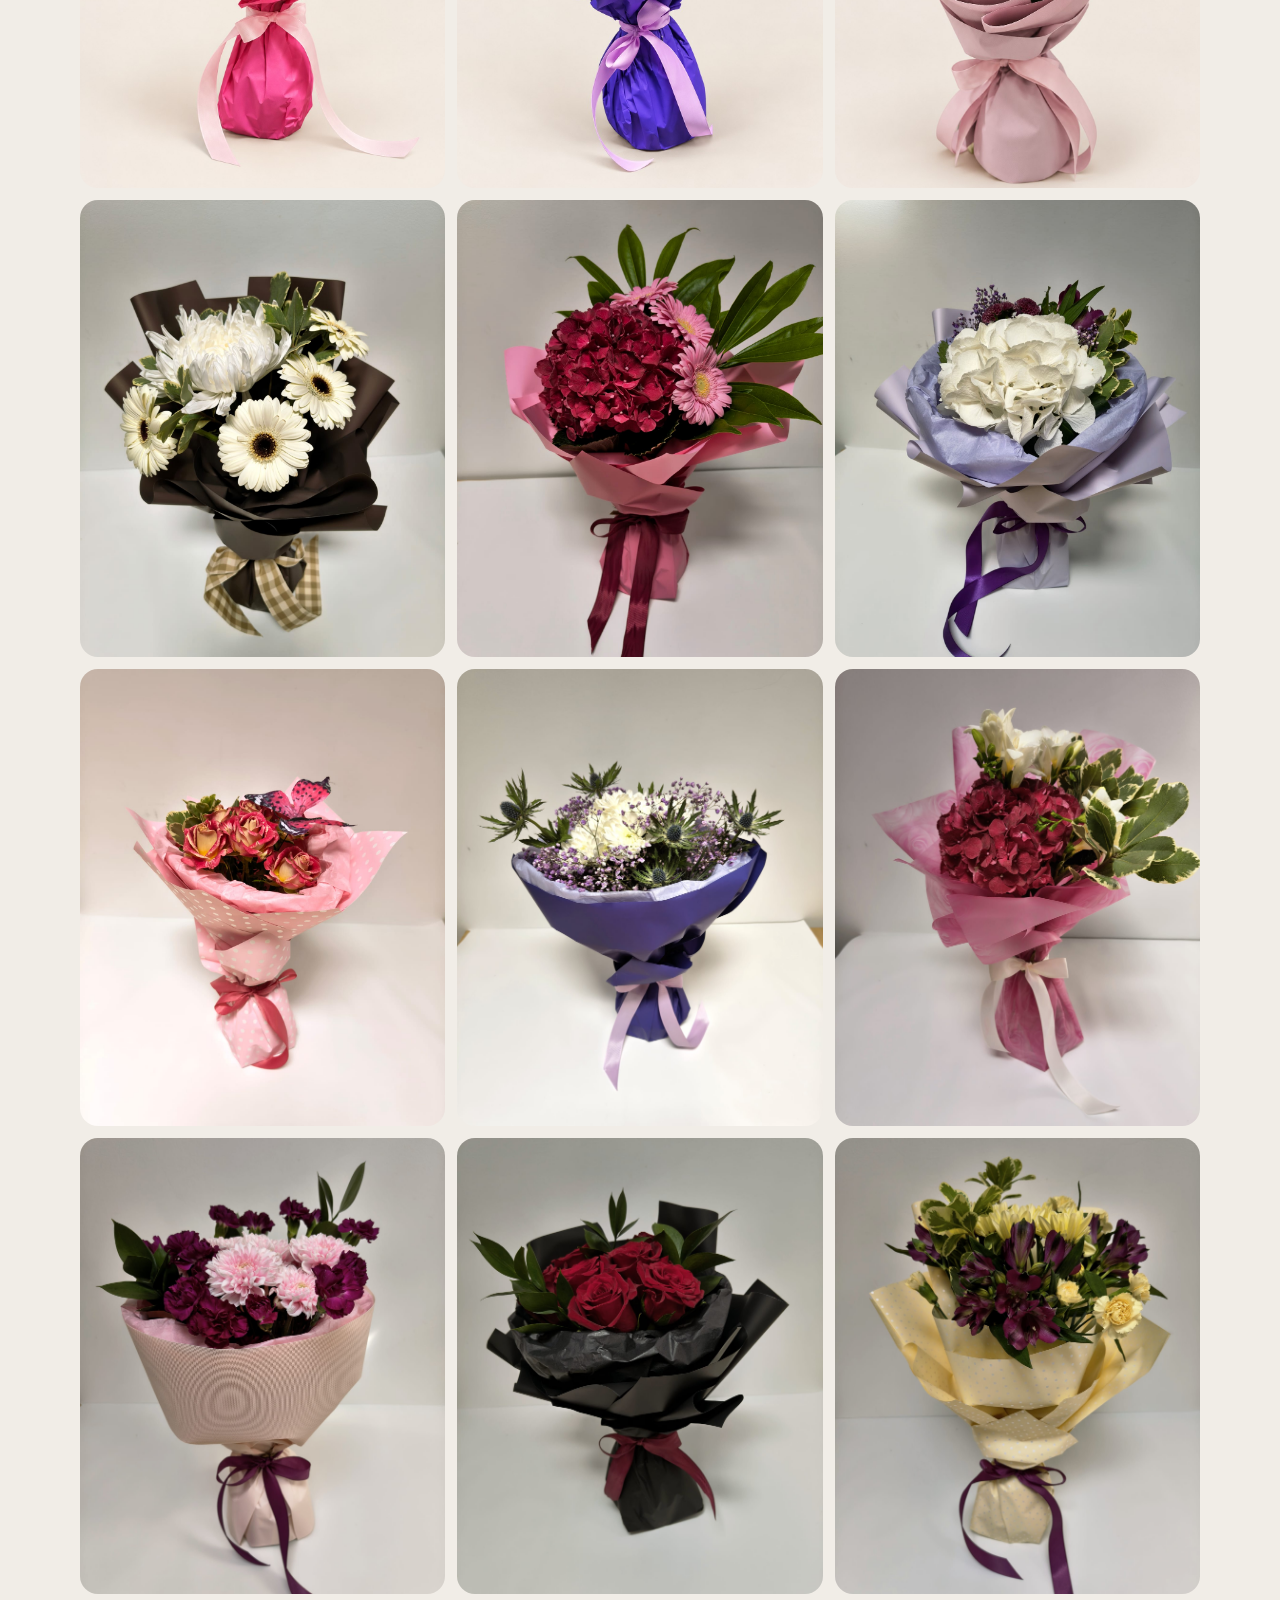
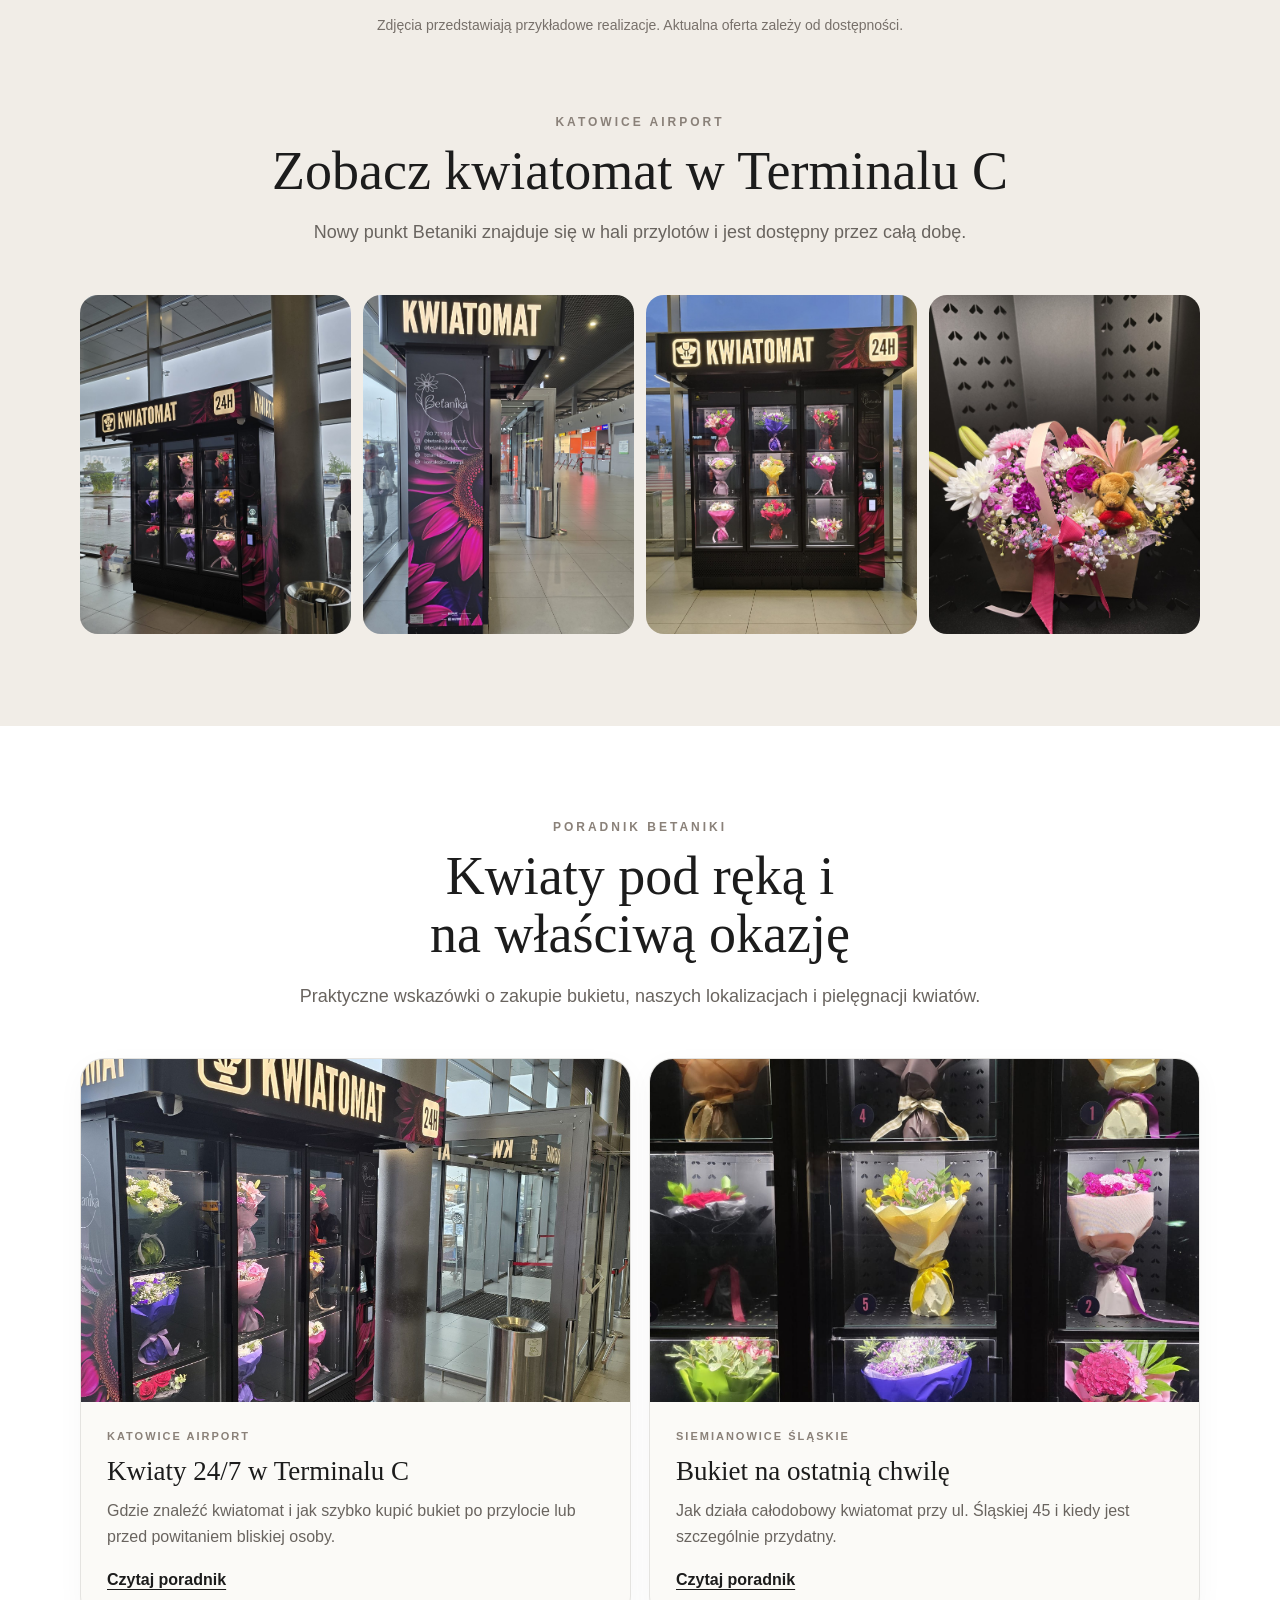
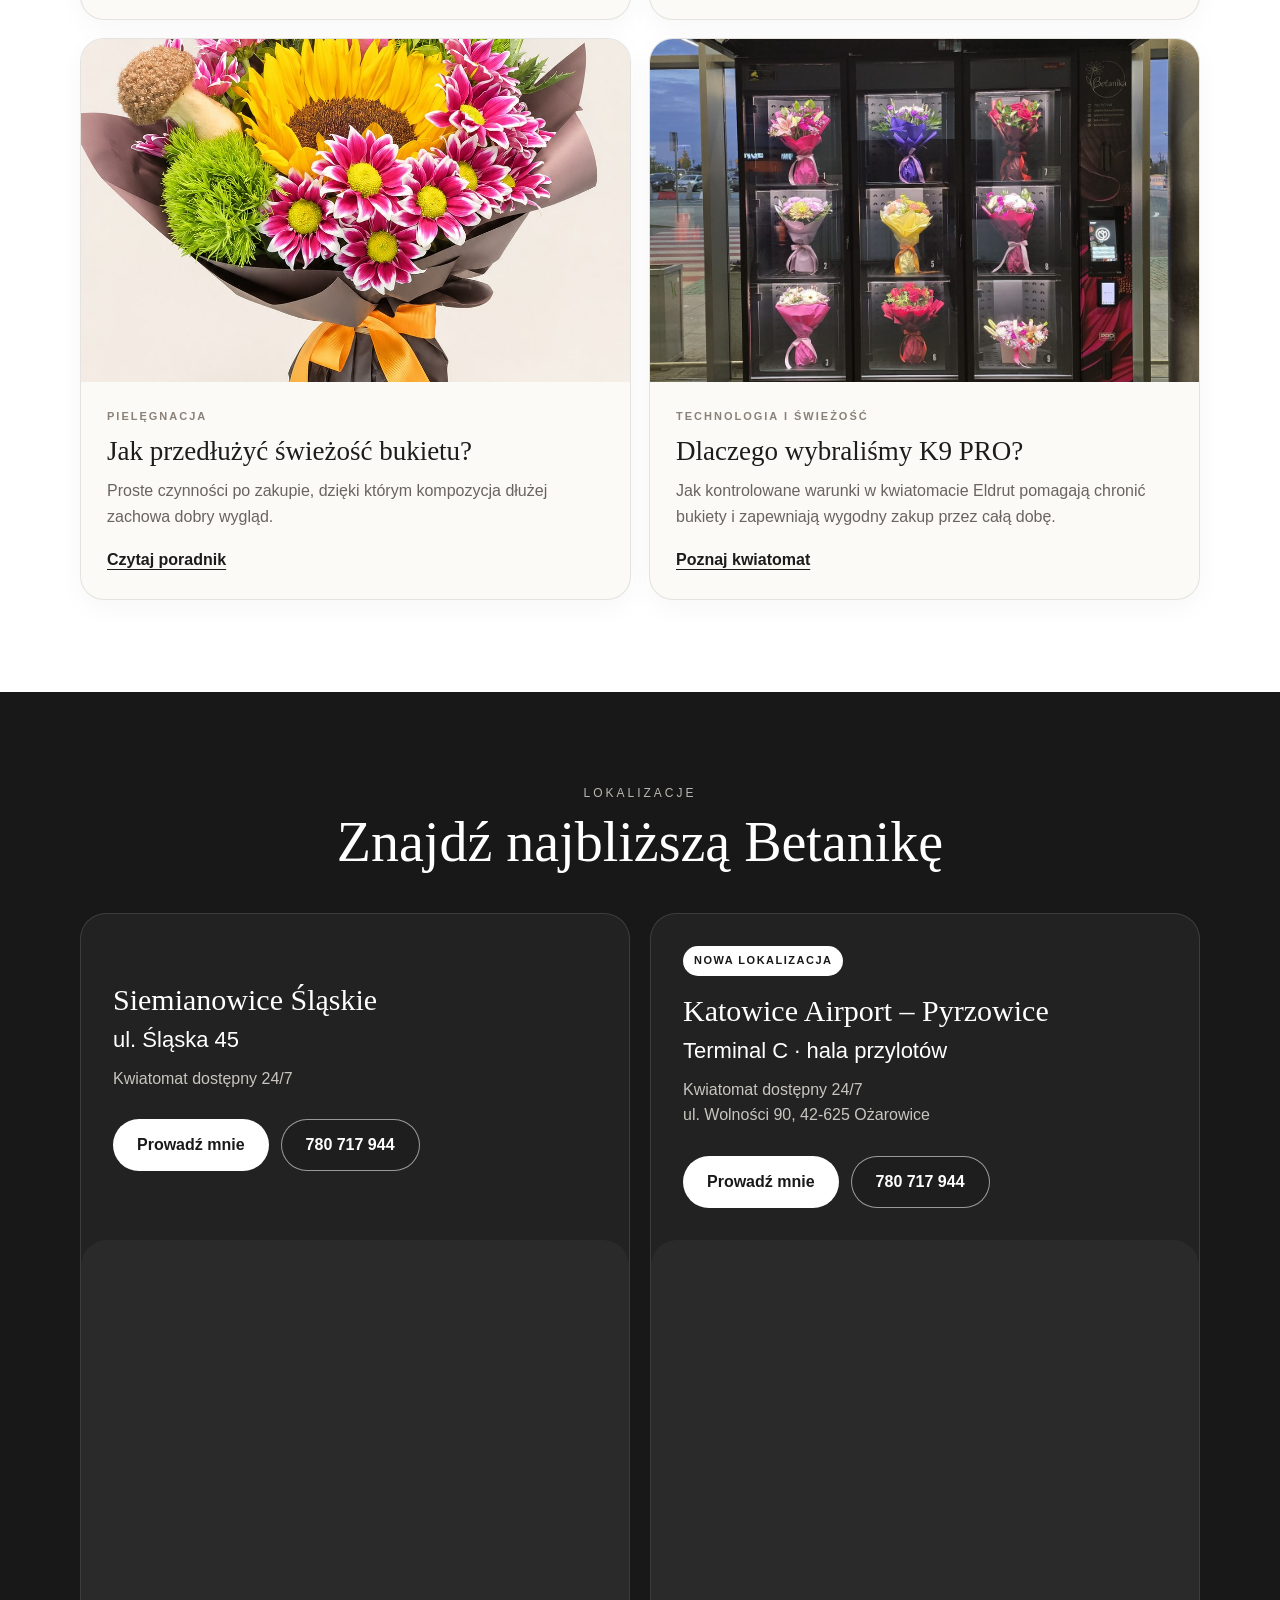
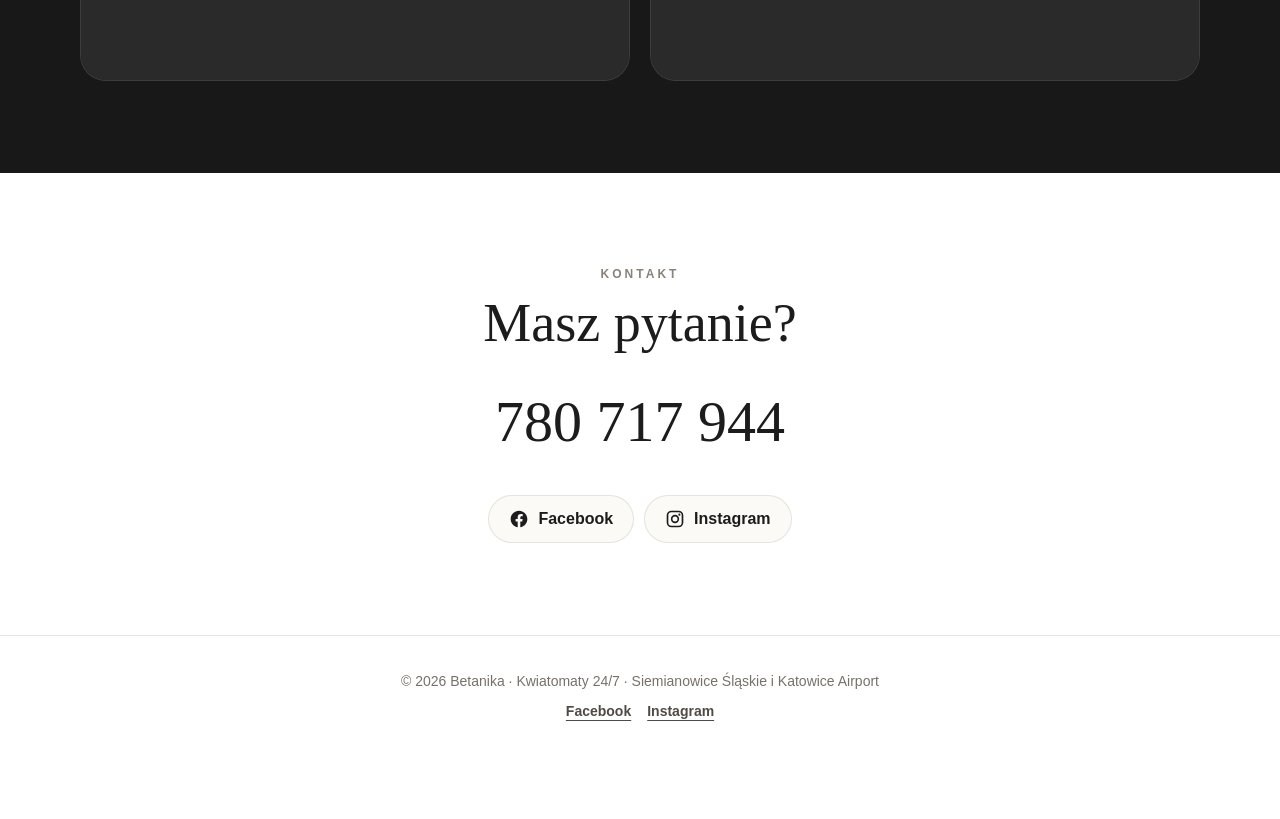
==== commit 7068a30c: "Add airport location, gallery, blog, and SEO" ====
--- a/index.html
+++ b/index.html
@@ -4,8 +4,8 @@
   <meta charset="UTF-8">
   <meta name="viewport" content="width=device-width, initial-scale=1.0">
 
-  <title>Betanika | Kwiatomat 24/7 Siemianowice Śląskie</title>
-  <meta name="description" content="Betanika – świeże bukiety dostępne 24/7 w kwiatomacie przy ul. Śląskiej 45 w Siemianowicach Śląskich.">
+  <title>Betanika | Kwiatomaty 24/7 – Siemianowice Śląskie i Katowice Airport</title>
+  <meta name="description" content="Betanika – świeże bukiety dostępne 24/7 w Siemianowicach Śląskich oraz na Katowice Airport w Pyrzowicach, Terminal C – hala przylotów.">
   <meta name="theme-color" content="#171717">
 
   <link rel="canonical" href="https://betanika.pl/">
@@ -13,32 +13,49 @@
   <link rel="apple-touch-icon" href="logo.jpeg">
 
   <meta property="og:type" content="website">
-  <meta property="og:title" content="Betanika – Kwiatomat 24/7">
-  <meta property="og:description" content="Świeże bukiety 24/7 przy ul. Śląskiej 45 w Siemianowicach Śląskich.">
+  <meta property="og:title" content="Betanika – Kwiatomaty 24/7">
+  <meta property="og:description" content="Świeże bukiety 24/7 w Siemianowicach Śląskich i na Katowice Airport w Pyrzowicach.">
   <meta property="og:url" content="https://betanika.pl/">
   <meta property="og:image" content="https://betanika.pl/hero.jpeg">
 
   <script type="application/ld+json">
   {
     "@context": "https://schema.org",
-    "@type": "Florist",
+    "@type": "Organization",
     "name": "Betanika",
     "url": "https://betanika.pl/",
-    "telephone": "+48 516 607 478",
-    "address": {
-      "@type": "PostalAddress",
-      "streetAddress": "ul. Śląska 45",
-      "addressLocality": "Siemianowice Śląskie",
-      "addressCountry": "PL"
-    },
-    "openingHoursSpecification": [{
-      "@type": "OpeningHoursSpecification",
-      "dayOfWeek": [
-        "Monday","Tuesday","Wednesday","Thursday","Friday","Saturday","Sunday"
-      ],
-      "opens": "00:00",
-      "closes": "23:59"
-    }]
+    "telephone": "+48 780 717 944",
+    "sameAs": [
+      "https://www.facebook.com/betanika.kwiatomaty/",
+      "https://www.instagram.com/betanika.kwiatomaty/"
+    ],
+    "department": [
+      {
+        "@type": "Florist",
+        "name": "Betanika Kwiatomat 24/7 – Siemianowice Śląskie",
+        "telephone": "+48 780 717 944",
+        "address": {
+          "@type": "PostalAddress",
+          "streetAddress": "ul. Śląska 45",
+          "addressLocality": "Siemianowice Śląskie",
+          "addressCountry": "PL"
+        },
+        "openingHours": "Mo-Su 00:00-23:59"
+      },
+      {
+        "@type": "Florist",
+        "name": "Betanika Kwiatomat 24/7 – Katowice Airport",
+        "telephone": "+48 780 717 944",
+        "address": {
+          "@type": "PostalAddress",
+          "streetAddress": "ul. Wolności 90, Terminal C – hala przylotów",
+          "addressLocality": "Ożarowice",
+          "postalCode": "42-625",
+          "addressCountry": "PL"
+        },
+        "openingHours": "Mo-Su 00:00-23:59"
+      }
+    ]
   }
   </script>
 
@@ -122,7 +139,7 @@
       text-align:center;
       background:
         linear-gradient(rgba(0,0,0,.40),rgba(0,0,0,.64)),
-        url("Kwiatomat zdjęcie w tle.png") center/cover no-repeat;
+        url("kwiatomat-tlo.jpg") center/cover no-repeat;
     }
     .hero::after{
       content:"";
@@ -271,7 +288,7 @@
     }
     .spotlight-photo{
       min-height:520px;
-      background:url("hero.jpeg") center/cover no-repeat;
+      background:url("lotnisko-kwiatomat-terminal-c.jpg") center/cover no-repeat;
     }
     .spotlight-copy{
       display:flex;
@@ -327,6 +344,52 @@
       margin-top:20px;
       font-size:14px;
     }
+    .location-gallery-head{margin-top:76px}
+    .location-gallery{grid-template-columns:repeat(4,1fr)}
+
+    .blog-preview{background:#fff}
+    .blog-grid{
+      display:grid;
+      grid-template-columns:repeat(2,minmax(0,1fr));
+      gap:18px;
+    }
+    .blog-card{
+      overflow:hidden;
+      border:1px solid var(--line);
+      border-radius:24px;
+      background:var(--paper);
+      box-shadow:0 8px 28px rgba(0,0,0,.035);
+    }
+    .blog-card img{
+      width:100%;
+      aspect-ratio:16/10;
+      object-fit:cover;
+      display:block;
+    }
+    .blog-card-copy{padding:26px}
+    .blog-card .kicker{
+      display:block;
+      margin-bottom:10px;
+      color:#8a8179;
+      font-size:11px;
+      font-weight:700;
+      letter-spacing:2px;
+      text-transform:uppercase;
+    }
+    .blog-card h3{
+      margin-bottom:12px;
+      font-family:Georgia,"Times New Roman",serif;
+      font-size:27px;
+      line-height:1.12;
+      font-weight:400;
+    }
+    .blog-card p{color:var(--muted)}
+    .blog-card a{
+      display:inline-block;
+      margin-top:18px;
+      font-weight:700;
+      text-underline-offset:4px;
+    }
 
     .location{
       background:#181818;
@@ -334,15 +397,44 @@
     }
     .location-grid{
       display:grid;
-      grid-template-columns:.88fr 1.12fr;
-      gap:34px;
+      grid-template-columns:repeat(2,minmax(0,1fr));
+      gap:20px;
       align-items:stretch;
+    }
+    .location-head{
+      grid-column:1/-1;
+      max-width:760px;
+      margin:0 auto 22px;
+      text-align:center;
+    }
+    .location-head .kicker{
+      display:block;
+      margin-bottom:10px;
+      text-transform:uppercase;
+      letter-spacing:3px;
+      font-size:12px;
+      color:#bcb7b1;
+    }
+    .location-head h2{
+      font-family:Georgia,"Times New Roman",serif;
+      font-size:clamp(38px,5vw,56px);
+      line-height:1.04;
+      font-weight:400;
+    }
+    .location-card{
+      display:flex;
+      flex-direction:column;
+      overflow:hidden;
+      border:1px solid rgba(255,255,255,.12);
+      border-radius:26px;
+      background:#222;
     }
     .location-copy{
       display:flex;
       flex-direction:column;
       justify-content:center;
-      padding:20px 6px;
+      flex:1;
+      padding:32px;
     }
     .location-copy .kicker{
       text-transform:uppercase;
@@ -362,6 +454,27 @@
       font-size:22px;
       margin-bottom:8px;
     }
+    .address strong{
+      display:inline-block;
+      margin-bottom:6px;
+      font-family:Georgia,"Times New Roman",serif;
+      font-size:30px;
+      line-height:1.12;
+      font-weight:400;
+    }
+    .new-location{
+      display:inline-flex;
+      width:max-content;
+      margin-bottom:18px;
+      padding:6px 11px;
+      border-radius:999px;
+      background:#fff;
+      color:#181818;
+      font-size:11px;
+      font-weight:700;
+      letter-spacing:1.5px;
+      text-transform:uppercase;
+    }
     .open247{
       color:#c9c5c0;
       margin-bottom:28px;
@@ -391,9 +504,46 @@
       font-size:clamp(38px,6vw,58px);
       text-decoration:none;
     }
-    .fb{
-      color:var(--muted);
-      font-size:17px;
+    .social-links{
+      display:flex;
+      flex-wrap:wrap;
+      justify-content:center;
+      gap:10px;
+      margin-top:14px;
+    }
+    .social-link{
+      display:inline-flex;
+      min-height:48px;
+      padding:0 20px;
+      align-items:center;
+      justify-content:center;
+      gap:9px;
+      border:1px solid var(--line);
+      border-radius:999px;
+      background:var(--paper);
+      font-weight:700;
+      text-decoration:none;
+      transition:transform .2s ease,background .2s ease;
+    }
+    .social-link:hover,.social-link:focus-visible{
+      transform:translateY(-2px);
+      background:#f1ede7;
+    }
+    .social-link svg{
+      width:20px;
+      height:20px;
+      fill:currentColor;
+    }
+    .footer-socials{
+      display:flex;
+      justify-content:center;
+      gap:16px;
+      margin-top:8px;
+    }
+    .footer-socials a{
+      color:#4f4a45;
+      font-weight:700;
+      text-underline-offset:4px;
     }
 
     footer{
@@ -451,7 +601,9 @@
       .spotlight-photo{min-height:390px}
       .spotlight-copy{padding:34px 26px}
       .gallery{grid-template-columns:repeat(2,1fr);gap:8px}
+      .location-gallery{grid-template-columns:repeat(2,1fr)}
       .gallery button{border-radius:12px}
+      .blog-grid{grid-template-columns:1fr}
       .location-grid{grid-template-columns:1fr}
       .map,.map iframe{min-height:360px}
       footer{padding-bottom:96px}
@@ -502,8 +654,9 @@
       <div class="navlinks">
         <a href="#jak">Jak to działa</a>
         <a href="#galeria">Bukiety</a>
-        <a href="#lokalizacja">Lokalizacja</a>
-        <a class="navcall" href="tel:+48516607478">516 607 478</a>
+        <a href="#lokalizacja">Lokalizacje</a>
+        <a href="blog/">Poradnik</a>
+        <a class="navcall" href="tel:+48780717944">780 717 944</a>
       </div>
     </div>
   </nav>
@@ -514,7 +667,7 @@
         <img src="logo.jpeg" alt="Logo Betanika">
       </div>
 
-      <span class="eyebrow">Kwiatomat 24/7 · Siemianowice Śląskie</span>
+      <span class="eyebrow">Kwiatomaty 24/7 · Dwie lokalizacje</span>
       <h1>Kwiaty wtedy,<br>kiedy ich potrzebujesz.</h1>
 
       <p class="hero-lead">
@@ -522,15 +675,11 @@
         prezent albo po prostu bez okazji.
       </p>
 
-      <p class="hero-address">ul. Śląska 45 · Siemianowice Śląskie</p>
+      <p class="hero-address">Siemianowice Śląskie · Katowice Airport, Pyrzowice</p>
 
       <div class="actions">
-        <a class="btn btn-light"
-           href="https://www.google.com/maps/search/?api=1&query=Śląska+45,+Siemianowice+Śląskie"
-           target="_blank" rel="noopener">
-          Jak dojechać
-        </a>
-        <a class="btn btn-ghost" href="tel:+48516607478">Zadzwoń</a>
+        <a class="btn btn-light" href="#lokalizacja">Zobacz lokalizacje</a>
+        <a class="btn btn-ghost" href="tel:+48780717944">Zadzwoń</a>
       </div>
     </div>
   </header>
@@ -550,7 +699,7 @@
         <article class="step">
           <div class="step-num">1</div>
           <h3>Przyjedź</h3>
-          <p>Znajdziesz nas przy ul. Śląskiej 45 w Siemianowicach Śląskich.</p>
+          <p>Wybierz punkt w Siemianowicach Śląskich albo na Katowice Airport w Pyrzowicach.</p>
         </article>
 
         <article class="step">
@@ -571,13 +720,13 @@
   <section class="spotlight">
     <div class="container">
       <div class="spotlight-card">
-        <div class="spotlight-photo" role="img" aria-label="Kwiatomat Betanika z bukietami"></div>
+        <div class="spotlight-photo" role="img" aria-label="Kwiatomat Betanika w Terminalu C na Katowice Airport"></div>
         <div class="spotlight-copy">
-          <span>Betanika 24/7</span>
-          <h2>Jeden kwiatomat. Zawsze pod ręką.</h2>
+          <span>Nowość · Katowice Airport</span>
+          <h2>Dwa kwiatomaty. Zawsze pod ręką.</h2>
           <p>
-            Oferta w witrynie zmienia się na bieżąco. Dzięki temu możesz po prostu
-            podjechać i wybrać bukiet, który najbardziej Ci odpowiada.
+            Betanikę znajdziesz teraz także w Terminalu C, w hali przylotów.
+            Wybierz bukiet od razu po przylocie lub gdy czekasz na bliską osobę.
           </p>
         </div>
       </div>
@@ -593,6 +742,12 @@
       </div>
 
       <div class="gallery">
+        <button type="button"><img src="lotnisko-bukiet-czerwone-roze-jasne-tlo.jpg" alt="Bukiet czerwonych róż dostępny w kwiatomacie Betanika" loading="lazy"></button>
+        <button type="button"><img src="lotnisko-bukiet-slonecznik-i-gozdziki-jasne-tlo.jpg" alt="Kolorowy bukiet ze słonecznikiem i goździkami w kwiatomacie" loading="lazy"></button>
+        <button type="button"><img src="lotnisko-bukiet-slonecznik-jasne-tlo.jpg" alt="Bukiet ze słonecznikiem dostępny w kwiatomacie Betanika" loading="lazy"></button>
+        <button type="button"><img src="lotnisko-bukiet-lilie-i-gerbery-jasne-tlo.jpg" alt="Różowy bukiet z liliami i gerberami w kwiatomacie Betanika" loading="lazy"></button>
+        <button type="button"><img src="lotnisko-bukiet-fioletowy-jasne-tlo.jpg" alt="Fioletowy bukiet z różami i zielenią w kwiatomacie Betanika" loading="lazy"></button>
+        <button type="button"><img src="lotnisko-bukiet-rozowe-chryzantemy-jasne-tlo.jpg" alt="Różowy bukiet z chryzantemami dostępny 24/7" loading="lazy"></button>
         <button type="button"><img src="1.jpeg" alt="Bukiet Betanika 1" loading="lazy"></button>
         <button type="button"><img src="2.jpeg" alt="Bukiet Betanika 2" loading="lazy"></button>
         <button type="button"><img src="3.jpeg" alt="Bukiet Betanika 3" loading="lazy"></button>
@@ -605,40 +760,115 @@
       </div>
 
       <p class="gallery-note">Zdjęcia przedstawiają przykładowe realizacje. Aktualna oferta zależy od dostępności.</p>
+
+      <div class="section-head location-gallery-head">
+        <span class="kicker">Katowice Airport</span>
+        <h2>Zobacz kwiatomat w Terminalu C</h2>
+        <p>Nowy punkt Betaniki znajduje się w hali przylotów i jest dostępny przez całą dobę.</p>
+      </div>
+
+      <div class="gallery location-gallery">
+        <button type="button"><img src="lotnisko-kwiatomat-24h-wejscie.jpg" alt="Kwiatomat Betanika 24/7 przy wejściu do Terminalu C na Katowice Airport" loading="lazy"></button>
+        <button type="button"><img src="lotnisko-kwiatomat-betanika.jpg" alt="Betanika Kwiatomat 24/7 w Terminalu C" loading="lazy"></button>
+        <button type="button"><img src="lotnisko-kwiatomat-front.jpg" alt="Kwiatomat Betanika z bukietami na Katowice Airport" loading="lazy"></button>
+        <button type="button"><img src="lotnisko-kompozycja-z-misiem.jpg" alt="Kompozycja kwiatowa z misiem w Betanice" loading="lazy"></button>
+      </div>
     </div>
   </section>
 
+  <section class="blog-preview" id="poradnik">
+    <div class="container">
+      <div class="section-head">
+        <span class="kicker">Poradnik Betaniki</span>
+        <h2>Kwiaty pod ręką i na właściwą okazję</h2>
+        <p>Praktyczne wskazówki o zakupie bukietu, naszych lokalizacjach i pielęgnacji kwiatów.</p>
+      </div>
+
+      <div class="blog-grid">
+        <article class="blog-card">
+          <img src="lotnisko-kwiatomat-terminal-c.jpg" alt="Kwiatomat Betanika w Terminalu C na Katowice Airport" loading="lazy">
+          <div class="blog-card-copy">
+            <span class="kicker">Katowice Airport</span>
+            <h3>Kwiaty 24/7 w Terminalu C</h3>
+            <p>Gdzie znaleźć kwiatomat i jak szybko kupić bukiet po przylocie lub przed powitaniem bliskiej osoby.</p>
+            <a href="blog/kwiaty-katowice-airport-terminal-c/">Czytaj poradnik</a>
+          </div>
+        </article>
+
+        <article class="blog-card">
+          <img src="hero.jpeg" alt="Kwiatomat Betanika w Siemianowicach Śląskich" loading="lazy">
+          <div class="blog-card-copy">
+            <span class="kicker">Siemianowice Śląskie</span>
+            <h3>Bukiet na ostatnią chwilę</h3>
+            <p>Jak działa całodobowy kwiatomat przy ul. Śląskiej 45 i kiedy jest szczególnie przydatny.</p>
+            <a href="blog/kwiaty-na-ostatnia-chwile-siemianowice-slaskie/">Czytaj poradnik</a>
+          </div>
+        </article>
+
+        <article class="blog-card">
+          <img src="lotnisko-bukiet-slonecznik-jasne-tlo.jpg" alt="Kolorowy bukiet ze słonecznikiem z kwiatomatu Betanika" loading="lazy">
+          <div class="blog-card-copy">
+            <span class="kicker">Pielęgnacja</span>
+            <h3>Jak przedłużyć świeżość bukietu?</h3>
+            <p>Proste czynności po zakupie, dzięki którym kompozycja dłużej zachowa dobry wygląd.</p>
+            <a href="blog/jak-dbac-o-bukiet-z-kwiatomatu/">Czytaj poradnik</a>
+          </div>
+        </article>
+
+        <article class="blog-card">
+          <img src="lotnisko-kwiatomat-front.jpg" alt="Kwiatomat K9 PRO firmy Eldrut używany przez Betanikę" loading="lazy">
+          <div class="blog-card-copy">
+            <span class="kicker">Technologia i świeżość</span>
+            <h3>Dlaczego wybraliśmy K9 PRO?</h3>
+            <p>Jak kontrolowane warunki w kwiatomacie Eldrut pomagają chronić bukiety i zapewniają wygodny zakup przez całą dobę.</p>
+            <a href="blog/kwiatomat-k9-pro-eldrut-dlaczego-kwiaty-sa-bezpieczne/">Poznaj kwiatomat</a>
+          </div>
+        </article>
+      </div>
+    </div>
+  </section>
+
   <section class="location" id="lokalizacja">
     <div class="container location-grid">
-      <div class="location-copy">
-        <span class="kicker">Lokalizacja</span>
-        <h2>Znajdź Betanikę</h2>
-
-        <div class="address">
-          ul. Śląska 45<br>
-          Siemianowice Śląskie
+      <div class="location-head">
+        <span class="kicker">Lokalizacje</span>
+        <h2>Znajdź najbliższą Betanikę</h2>
+      </div>
+
+      <article class="location-card">
+        <div class="location-copy">
+          <div class="address">
+            <strong>Siemianowice Śląskie</strong><br>
+            ul. Śląska 45
+          </div>
+          <p class="open247">Kwiatomat dostępny 24/7</p>
+          <div class="actions" style="justify-content:flex-start">
+            <a class="btn btn-light" href="https://www.google.com/maps/search/?api=1&query=Śląska+45,+Siemianowice+Śląskie" target="_blank" rel="noopener">Prowadź mnie</a>
+            <a class="btn btn-ghost" href="tel:+48780717944">780 717 944</a>
+          </div>
         </div>
-
-        <p class="open247">Kwiatomat dostępny 24/7</p>
-
-        <div class="actions" style="justify-content:flex-start">
-          <a class="btn btn-light"
-             href="https://www.google.com/maps/search/?api=1&query=Śląska+45,+Siemianowice+Śląskie"
-             target="_blank" rel="noopener">
-            Prowadź mnie
-          </a>
-          <a class="btn btn-ghost" href="tel:+48516607478">516 607 478</a>
+        <div class="map">
+          <iframe title="Mapa - Betanika, ul. Śląska 45, Siemianowice Śląskie" loading="lazy" referrerpolicy="no-referrer-when-downgrade" src="https://www.google.com/maps?q=Śląska%2045%2C%20Siemianowice%20Śląskie&output=embed"></iframe>
         </div>
-      </div>
-
-      <div class="map">
-        <iframe
-          title="Mapa - Betanika, ul. Śląska 45, Siemianowice Śląskie"
-          loading="lazy"
-          referrerpolicy="no-referrer-when-downgrade"
-          src="https://www.google.com/maps?q=Śląska%2045%2C%20Siemianowice%20Śląskie&output=embed">
-        </iframe>
-      </div>
+      </article>
+
+      <article class="location-card">
+        <div class="location-copy">
+          <span class="new-location">Nowa lokalizacja</span>
+          <div class="address">
+            <strong>Katowice Airport – Pyrzowice</strong><br>
+            Terminal C · hala przylotów
+          </div>
+          <p class="open247">Kwiatomat dostępny 24/7<br>ul. Wolności 90, 42-625 Ożarowice</p>
+          <div class="actions" style="justify-content:flex-start">
+            <a class="btn btn-light" href="https://www.google.com/maps/search/?api=1&query=Katowice+Airport+Terminal+C,+Wolności+90,+Ożarowice" target="_blank" rel="noopener">Prowadź mnie</a>
+            <a class="btn btn-ghost" href="tel:+48780717944">780 717 944</a>
+          </div>
+        </div>
+        <div class="map">
+          <iframe title="Mapa - Betanika, Katowice Airport, Terminal C" loading="lazy" referrerpolicy="no-referrer-when-downgrade" src="https://www.google.com/maps?q=Katowice%20Airport%20Terminal%20C%2C%20Wolności%2090%2C%20Ożarowice&output=embed"></iframe>
+        </div>
+      </article>
     </div>
   </section>
 
@@ -649,25 +879,34 @@
         <h2>Masz pytanie?</h2>
       </div>
 
-      <a class="phone" href="tel:+48516607478">516 607 478</a>
-      <p class="fb">Facebook: <strong>Betanika - Kwiatomaty 24/7</strong></p>
+      <a class="phone" href="tel:+48780717944">780 717 944</a>
+      <div class="social-links" aria-label="Profile Betaniki w mediach społecznościowych">
+        <a class="social-link" href="https://www.facebook.com/betanika.kwiatomaty/" target="_blank" rel="noopener" aria-label="Betanika na Facebooku">
+          <svg viewBox="0 0 24 24" aria-hidden="true"><path d="M22 12.06C22 6.5 17.52 2 12 2S2 6.5 2 12.06C2 17.08 5.66 21.25 10.44 22v-7.03H7.9v-2.91h2.54V9.85c0-2.52 1.5-3.91 3.78-3.91 1.09 0 2.23.2 2.23.2v2.46H15.2c-1.24 0-1.63.77-1.63 1.56v1.9h2.78l-.44 2.91h-2.34V22C18.34 21.25 22 17.08 22 12.06Z"/></svg>
+          Facebook
+        </a>
+        <a class="social-link" href="https://www.instagram.com/betanika.kwiatomaty/" target="_blank" rel="noopener" aria-label="Betanika na Instagramie">
+          <svg viewBox="0 0 24 24" aria-hidden="true"><path d="M7.8 2h8.4A5.81 5.81 0 0 1 22 7.8v8.4a5.81 5.81 0 0 1-5.8 5.8H7.8A5.81 5.81 0 0 1 2 16.2V7.8A5.81 5.81 0 0 1 7.8 2Zm-.2 2A3.6 3.6 0 0 0 4 7.6v8.8A3.6 3.6 0 0 0 7.6 20h8.8a3.6 3.6 0 0 0 3.6-3.6V7.6A3.6 3.6 0 0 0 16.4 4H7.6Zm9.65 1.5a1.25 1.25 0 1 1 0 2.5 1.25 1.25 0 0 1 0-2.5ZM12 7a5 5 0 1 1 0 10 5 5 0 0 1 0-10Zm0 2a3 3 0 1 0 0 6 3 3 0 0 0 0-6Z"/></svg>
+          Instagram
+        </a>
+      </div>
     </div>
   </section>
 
   <footer>
-    © 2026 Betanika · Kwiatomat 24/7 · Siemianowice Śląskie
+    © 2026 Betanika · Kwiatomaty 24/7 · Siemianowice Śląskie i Katowice Airport
+    <div class="footer-socials">
+      <a href="https://www.facebook.com/betanika.kwiatomaty/" target="_blank" rel="noopener">Facebook</a>
+      <a href="https://www.instagram.com/betanika.kwiatomaty/" target="_blank" rel="noopener">Instagram</a>
+    </div>
   </footer>
 
   <div class="mobile-bar" aria-label="Szybki kontakt">
-    <a class="call" href="tel:+48516607478">Zadzwoń</a>
-    <a class="route"
-       href="https://www.google.com/maps/search/?api=1&query=Śląska+45,+Siemianowice+Śląskie"
-       target="_blank" rel="noopener">
-      Trasa
-    </a>
+    <a class="call" href="tel:+48780717944">Zadzwoń</a>
+    <a class="route" href="#lokalizacja">Lokalizacje</a>
   </div>
 
-  <div class="lightbox" id="lightbox" aria-hidden="true">
+  <div class="lightbox" id="lightbox" role="dialog" aria-modal="true" aria-label="Powiększone zdjęcie bukietu" aria-hidden="true">
     <button class="lightbox-close" type="button" aria-label="Zamknij">×</button>
     <img id="lightboxImg" src="" alt="">
   </div>
@@ -676,14 +915,17 @@
     const lightbox = document.getElementById("lightbox");
     const lightboxImg = document.getElementById("lightboxImg");
     const closeBtn = document.querySelector(".lightbox-close");
+    let lastLightboxTrigger = null;
 
     document.querySelectorAll(".gallery button").forEach(button => {
       button.addEventListener("click", () => {
         const img = button.querySelector("img");
+        lastLightboxTrigger = button;
         lightboxImg.src = img.src;
         lightboxImg.alt = img.alt;
         lightbox.classList.add("open");
         lightbox.setAttribute("aria-hidden", "false");
+        closeBtn.focus();
       });
     });
 
@@ -691,6 +933,8 @@
       lightbox.classList.remove("open");
       lightbox.setAttribute("aria-hidden", "true");
       lightboxImg.src = "";
+      if(lastLightboxTrigger) lastLightboxTrigger.focus();
+      lastLightboxTrigger = null;
     }
 
     closeBtn.addEventListener("click", closeLightbox);
@@ -700,7 +944,7 @@
     });
 
     document.addEventListener("keydown", event => {
-      if(event.key === "Escape") closeLightbox();
+      if(event.key === "Escape" && lightbox.classList.contains("open")) closeLightbox();
     });
   </script>
 
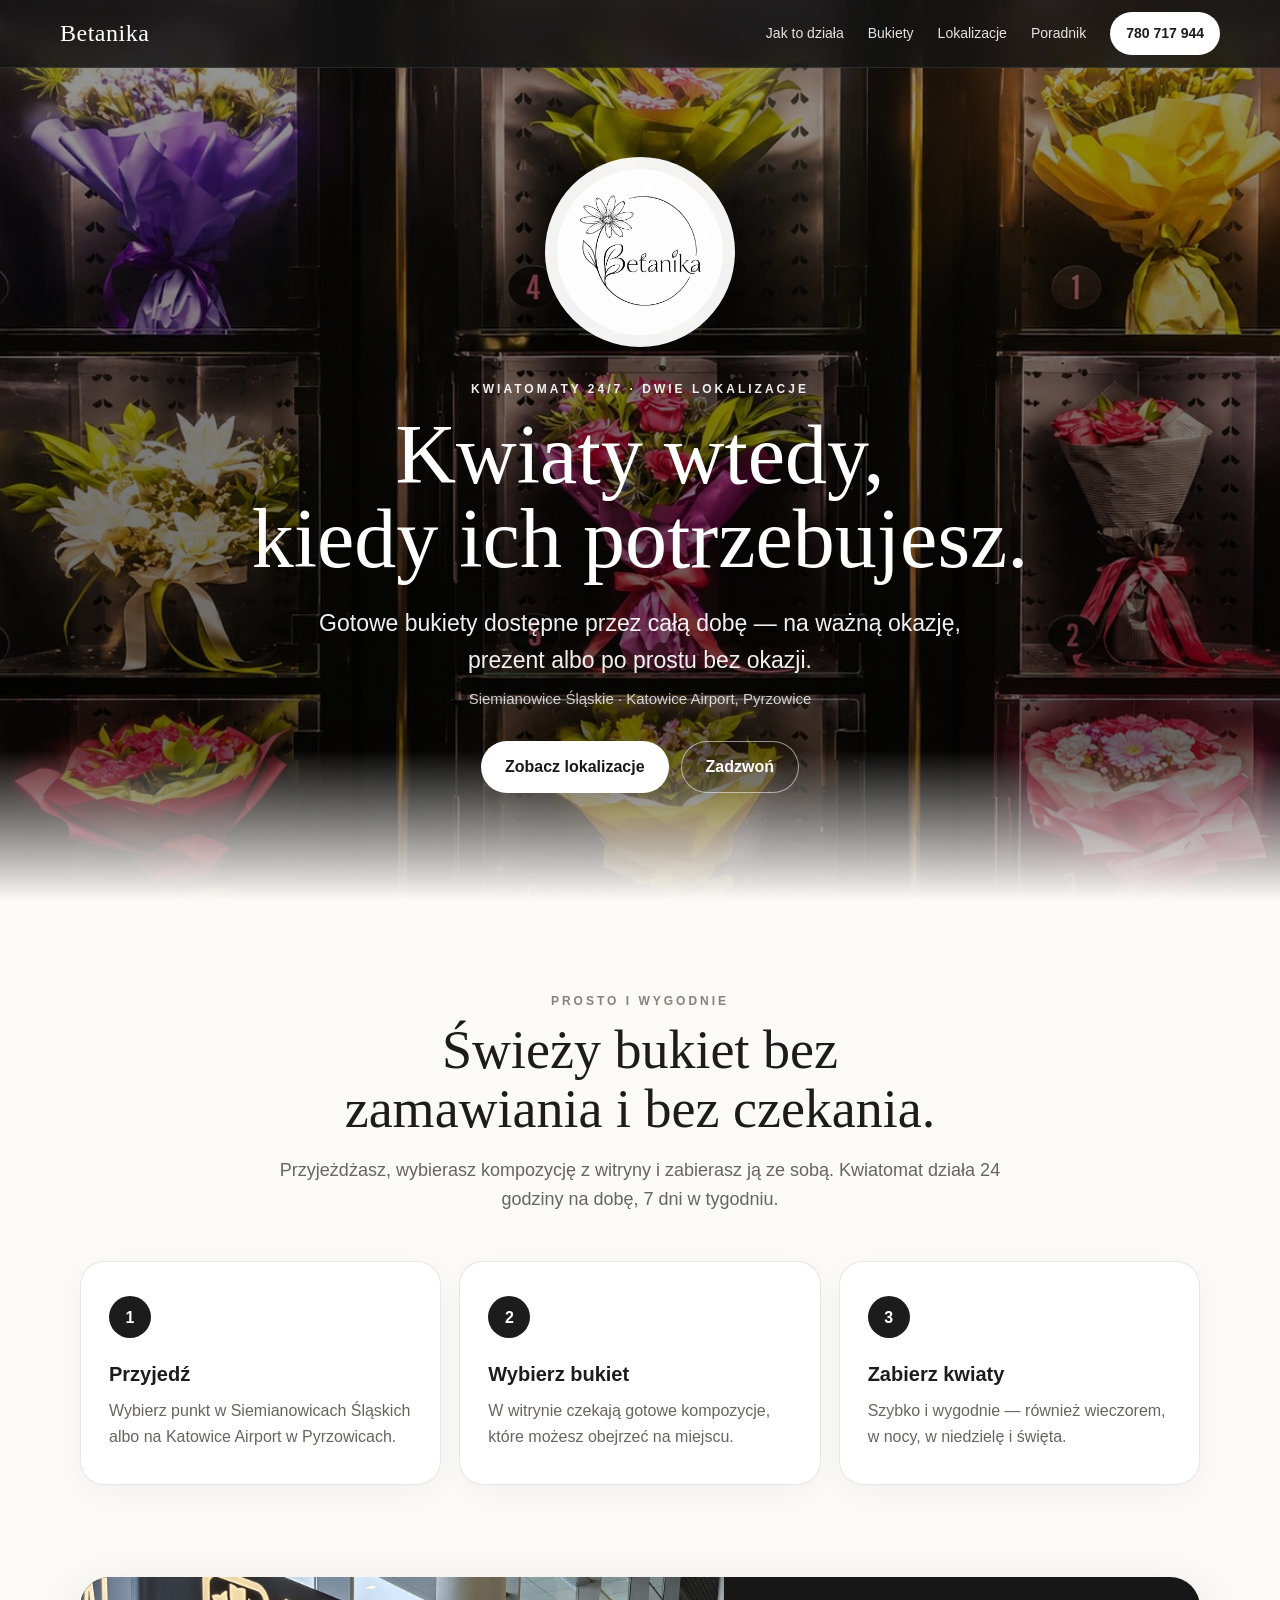
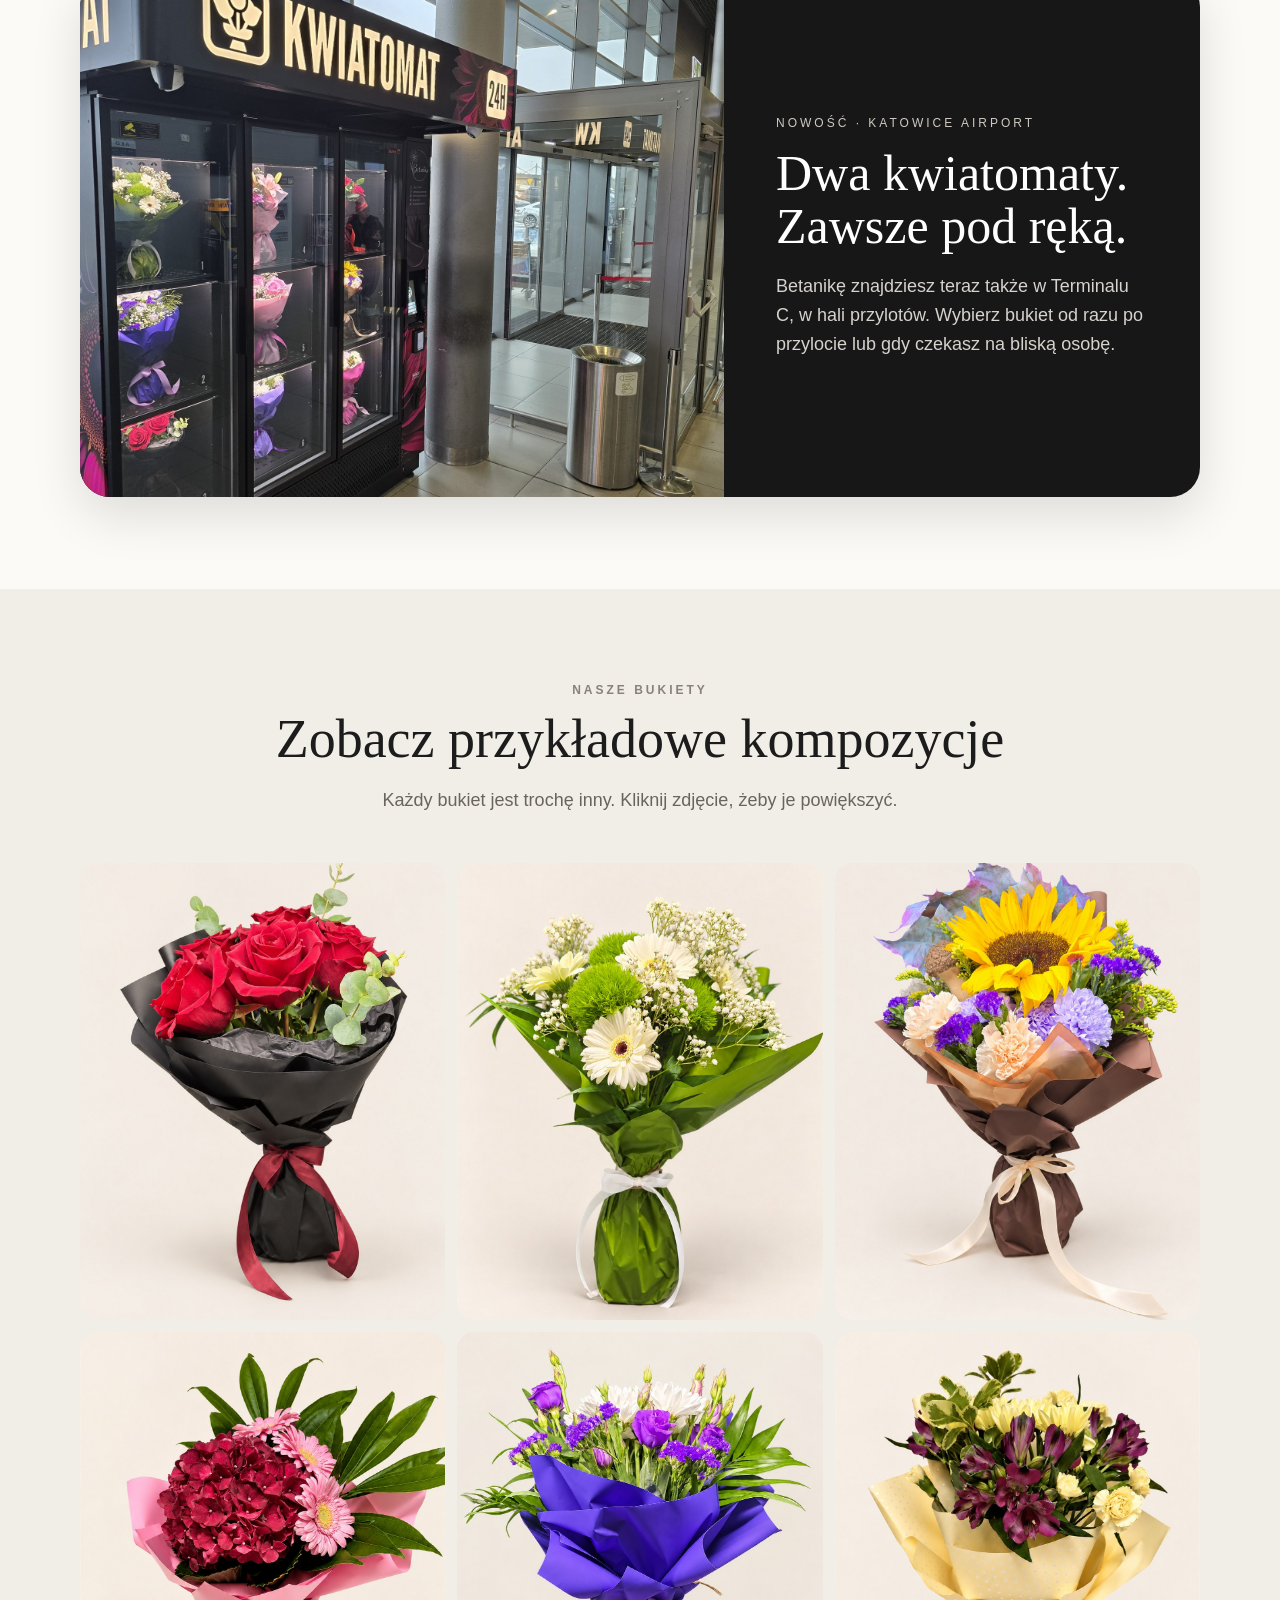
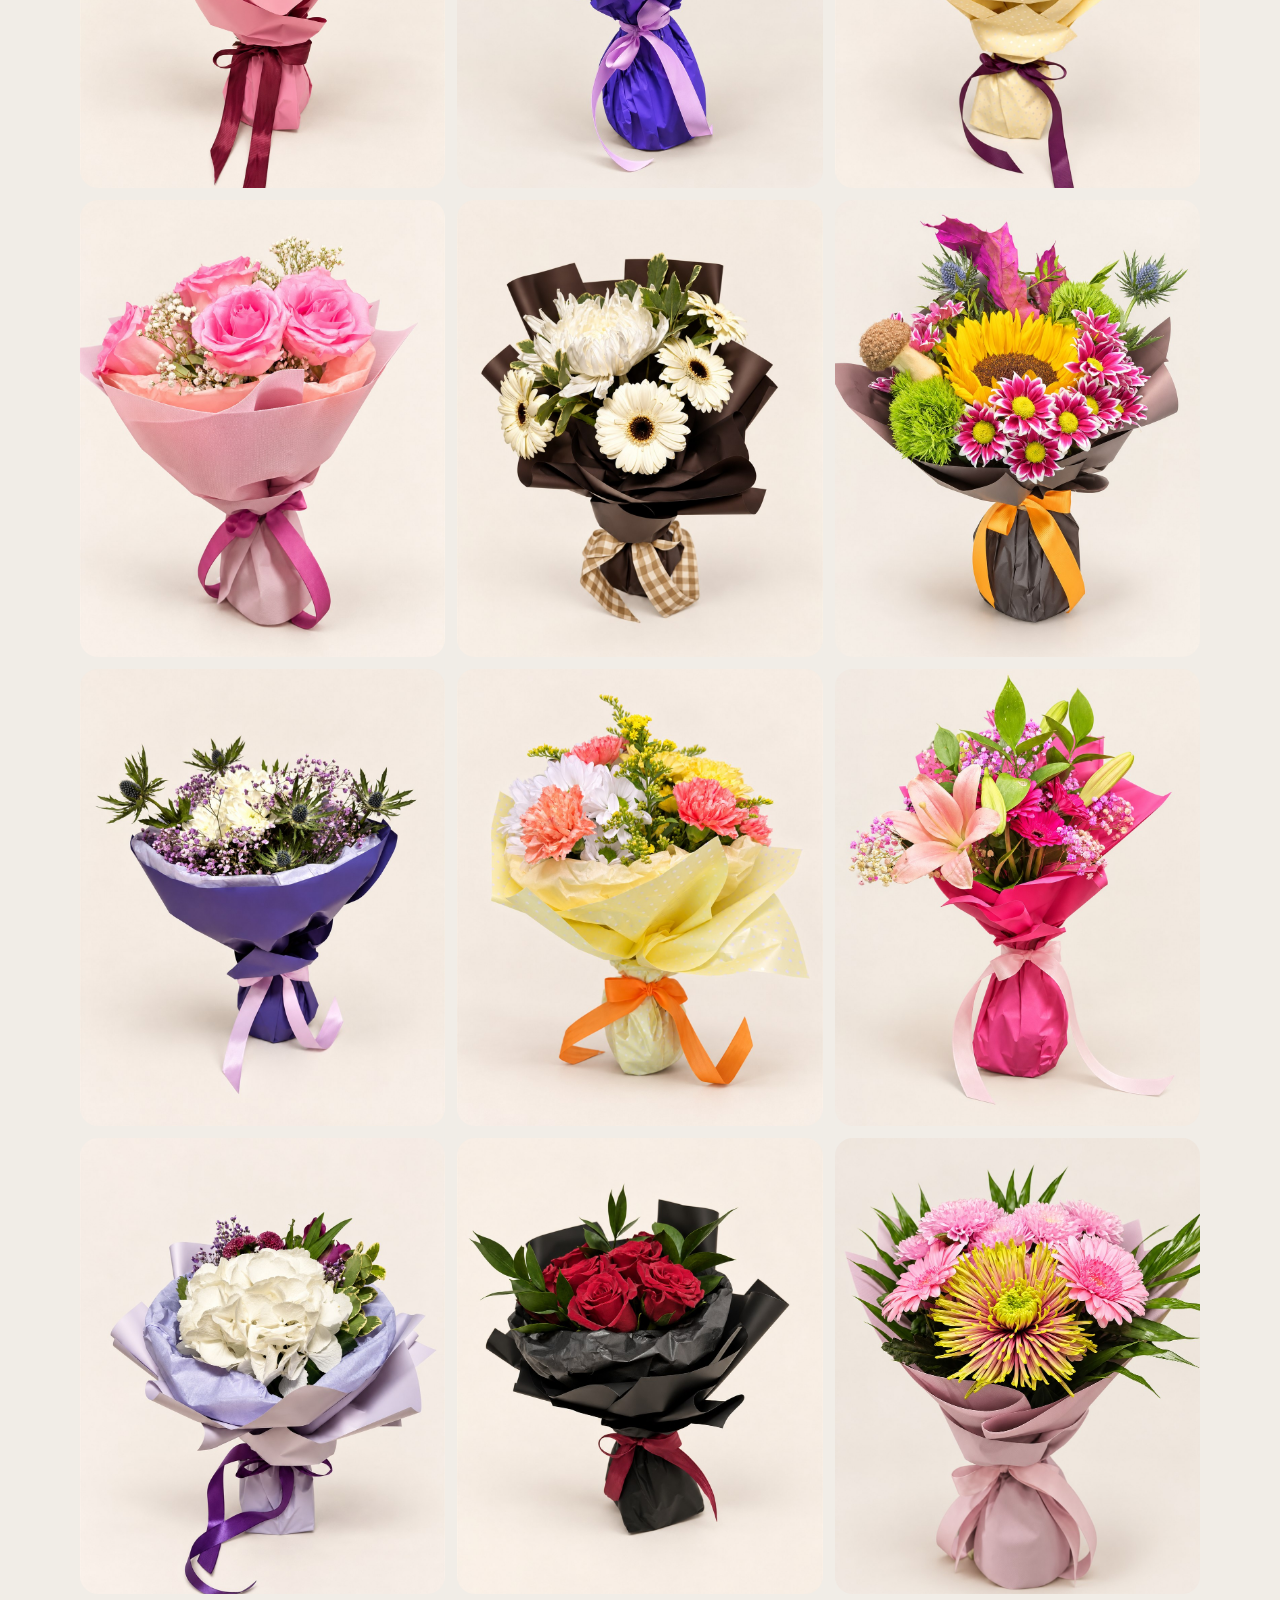
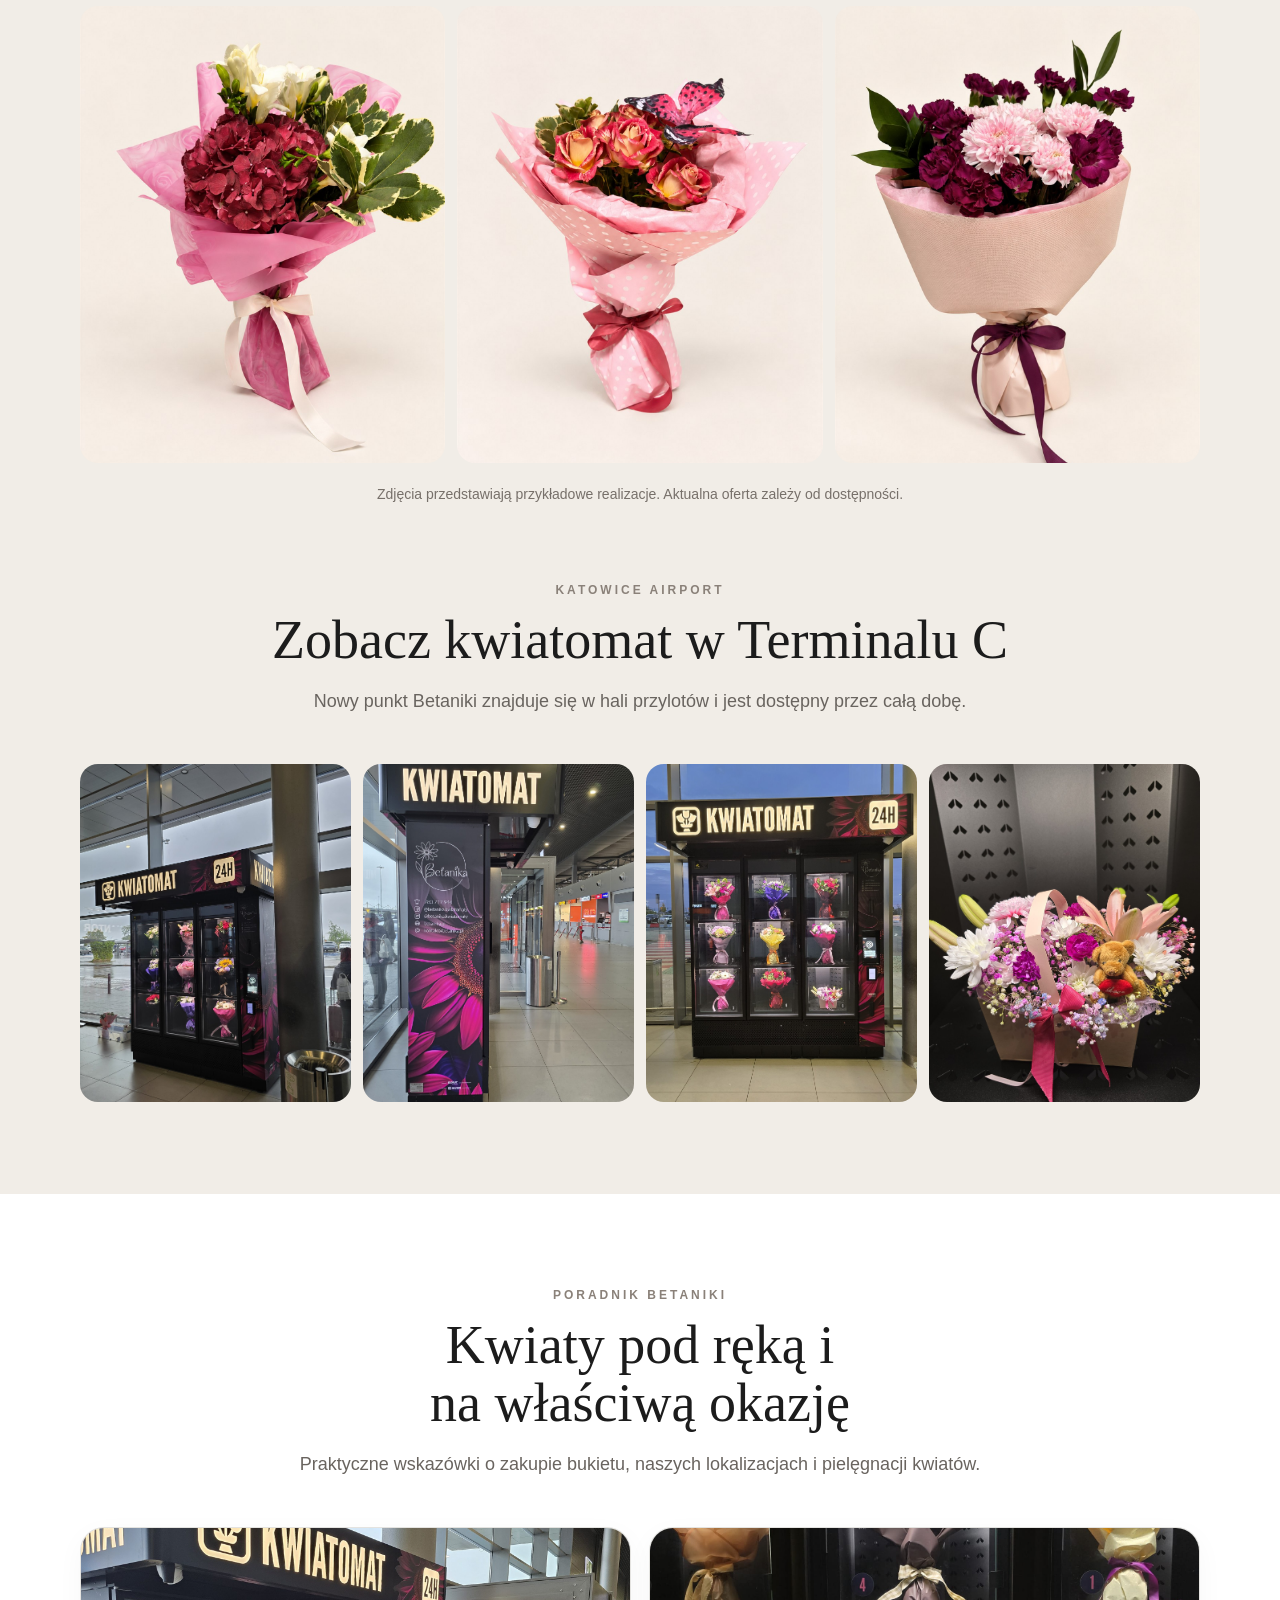
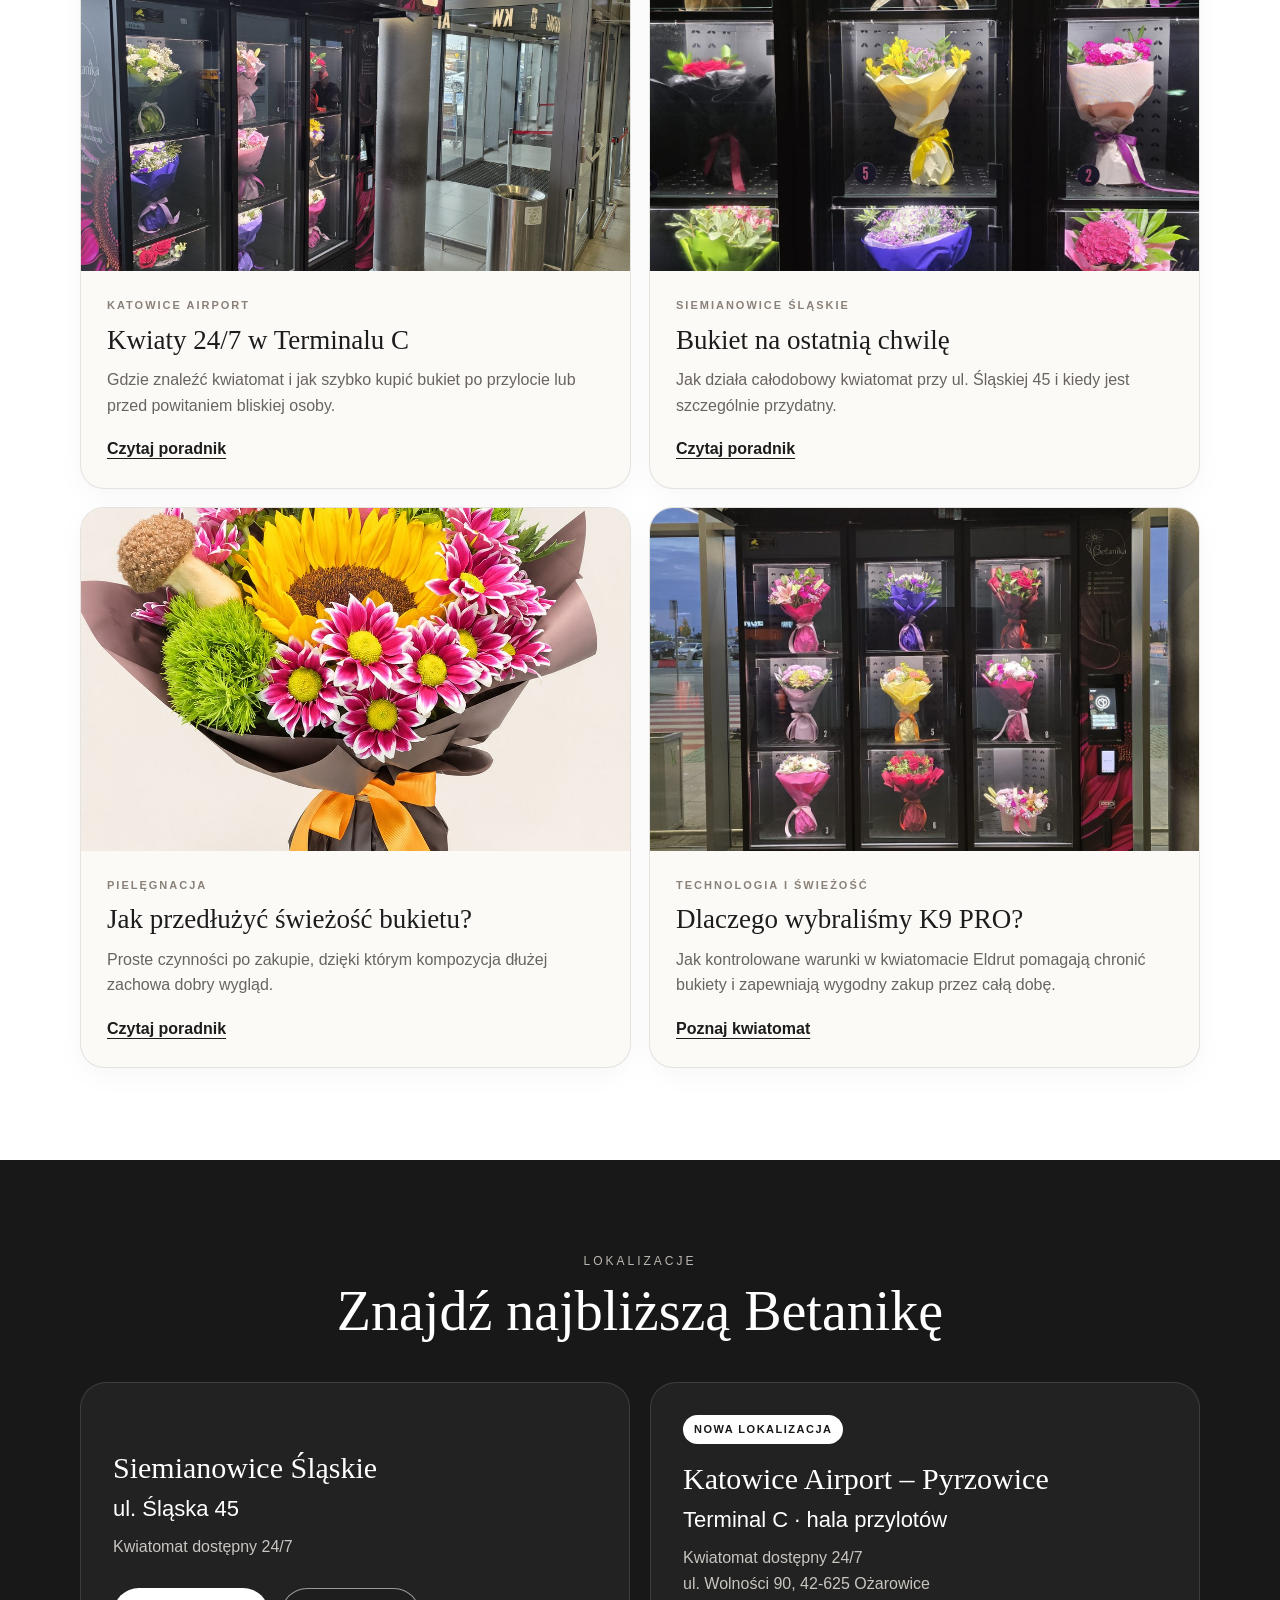
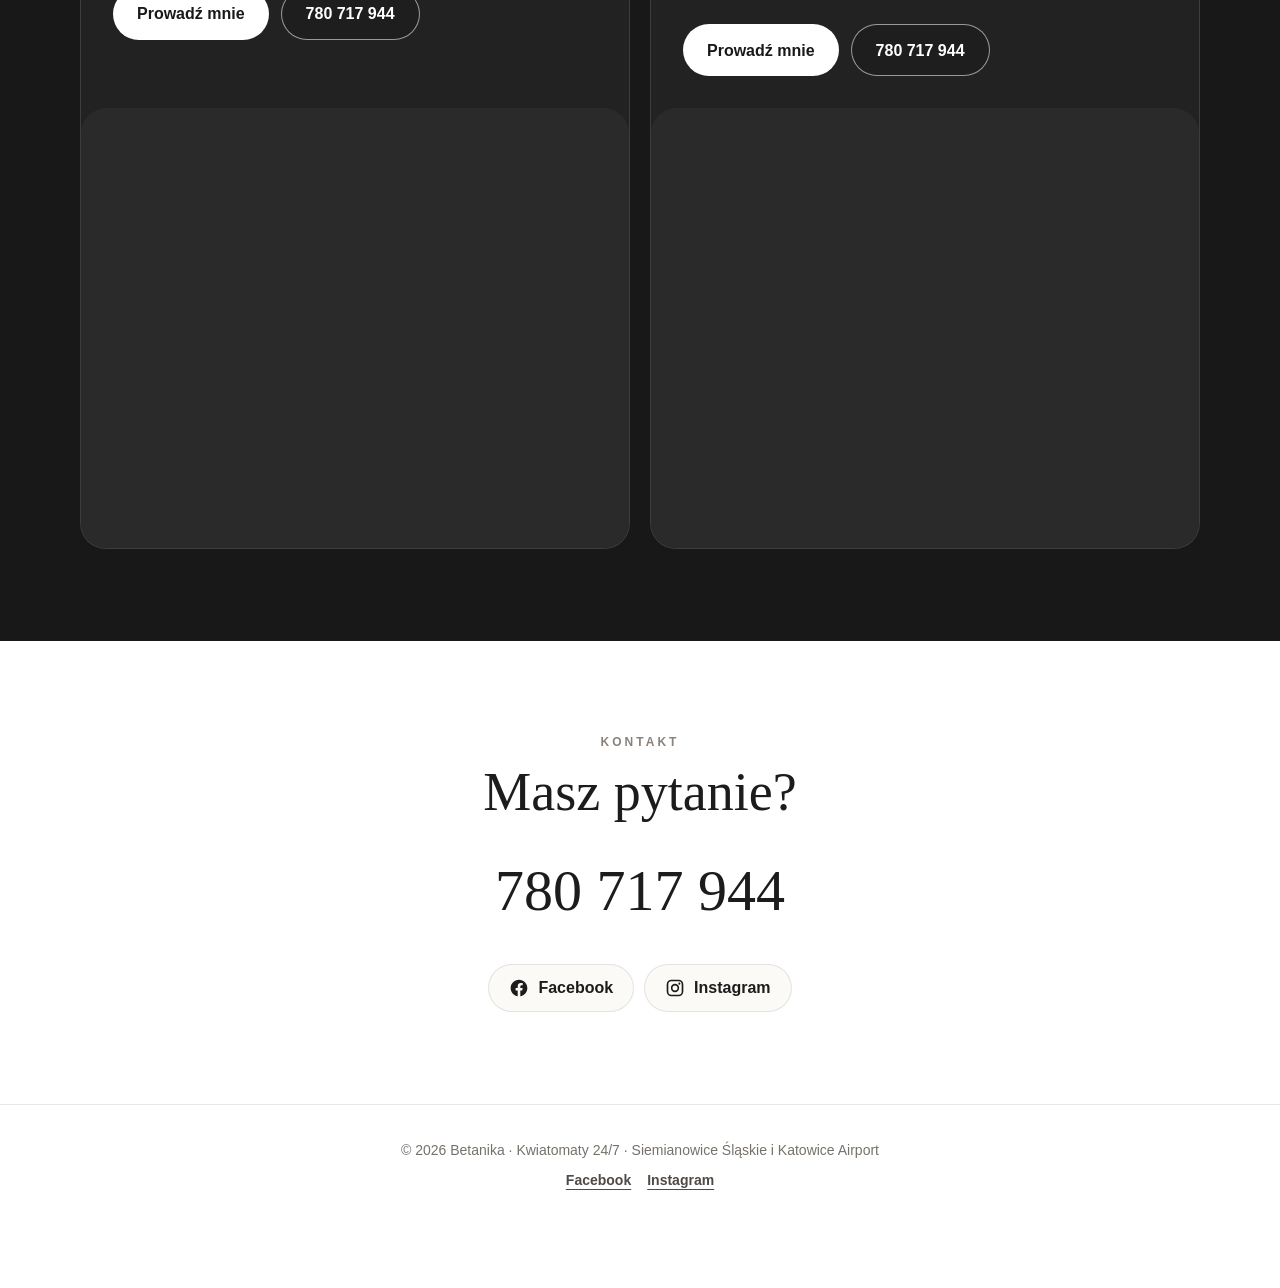
==== commit 95d1185d: "Unify bouquet gallery with 18 photos" ====
--- a/index.html
+++ b/index.html
@@ -743,20 +743,23 @@
 
       <div class="gallery">
         <button type="button"><img src="lotnisko-bukiet-czerwone-roze-jasne-tlo.jpg" alt="Bukiet czerwonych róż dostępny w kwiatomacie Betanika" loading="lazy"></button>
+        <button type="button"><img src="lotnisko-bukiet-biale-gerbery-zielen-jasne-tlo.jpg" alt="Biało-zielony bukiet z gerberami dostępny w kwiatomacie Betanika" loading="lazy"></button>
         <button type="button"><img src="lotnisko-bukiet-slonecznik-i-gozdziki-jasne-tlo.jpg" alt="Kolorowy bukiet ze słonecznikiem i goździkami w kwiatomacie" loading="lazy"></button>
+        <button type="button"><img src="bukiet-02-jasne-tlo.jpg" alt="Różowy bukiet z hortensją i gerberami na jasnym tle" loading="lazy"></button>
+        <button type="button"><img src="lotnisko-bukiet-fioletowy-jasne-tlo.jpg" alt="Fioletowy bukiet z różami i zielenią w kwiatomacie Betanika" loading="lazy"></button>
+        <button type="button"><img src="bukiet-09-jasne-tlo.jpg" alt="Żółto-fioletowy bukiet z alstremerią i goździkami" loading="lazy"></button>
+        <button type="button"><img src="lotnisko-bukiet-rozowe-roze-jasne-tlo.jpg" alt="Bukiet różowych róż dostępny w kwiatomacie Betanika" loading="lazy"></button>
+        <button type="button"><img src="bukiet-01-jasne-tlo.jpg" alt="Biały bukiet z gerberami w eleganckim ciemnym opakowaniu" loading="lazy"></button>
         <button type="button"><img src="lotnisko-bukiet-slonecznik-jasne-tlo.jpg" alt="Bukiet ze słonecznikiem dostępny w kwiatomacie Betanika" loading="lazy"></button>
+        <button type="button"><img src="bukiet-05-jasne-tlo.jpg" alt="Fioletowo-biały bukiet z mikołajkiem i gipsówką" loading="lazy"></button>
+        <button type="button"><img src="lotnisko-bukiet-koralowo-zolty-jasne-tlo.jpg" alt="Koralowo-żółty bukiet z goździkami i chryzantemami" loading="lazy"></button>
         <button type="button"><img src="lotnisko-bukiet-lilie-i-gerbery-jasne-tlo.jpg" alt="Różowy bukiet z liliami i gerberami w kwiatomacie Betanika" loading="lazy"></button>
-        <button type="button"><img src="lotnisko-bukiet-fioletowy-jasne-tlo.jpg" alt="Fioletowy bukiet z różami i zielenią w kwiatomacie Betanika" loading="lazy"></button>
+        <button type="button"><img src="bukiet-03-jasne-tlo.jpg" alt="Biały bukiet z hortensją w lawendowym opakowaniu" loading="lazy"></button>
+        <button type="button"><img src="bukiet-08-jasne-tlo.jpg" alt="Bukiet czerwonych róż w czarnym opakowaniu" loading="lazy"></button>
         <button type="button"><img src="lotnisko-bukiet-rozowe-chryzantemy-jasne-tlo.jpg" alt="Różowy bukiet z chryzantemami dostępny 24/7" loading="lazy"></button>
-        <button type="button"><img src="1.jpeg" alt="Bukiet Betanika 1" loading="lazy"></button>
-        <button type="button"><img src="2.jpeg" alt="Bukiet Betanika 2" loading="lazy"></button>
-        <button type="button"><img src="3.jpeg" alt="Bukiet Betanika 3" loading="lazy"></button>
-        <button type="button"><img src="4.jpeg" alt="Bukiet Betanika 4" loading="lazy"></button>
-        <button type="button"><img src="5.jpeg" alt="Bukiet Betanika 5" loading="lazy"></button>
-        <button type="button"><img src="6.jpeg" alt="Bukiet Betanika 6" loading="lazy"></button>
-        <button type="button"><img src="7.jpeg" alt="Bukiet Betanika 7" loading="lazy"></button>
-        <button type="button"><img src="8.jpeg" alt="Bukiet Betanika 8" loading="lazy"></button>
-        <button type="button"><img src="9.jpeg" alt="Bukiet Betanika 9" loading="lazy"></button>
+        <button type="button"><img src="bukiet-06-jasne-tlo.jpg" alt="Bordowy bukiet z hortensją i białymi kwiatami" loading="lazy"></button>
+        <button type="button"><img src="bukiet-04-jasne-tlo.jpg" alt="Bukiet herbacianych róż z dekoracyjnym motylem" loading="lazy"></button>
+        <button type="button"><img src="bukiet-07-jasne-tlo.jpg" alt="Różowo-bordowy bukiet z chryzantemami i goździkami" loading="lazy"></button>
       </div>
 
       <p class="gallery-note">Zdjęcia przedstawiają przykładowe realizacje. Aktualna oferta zależy od dostępności.</p>
@@ -948,5 +951,8 @@
     });
   </script>
 
+  <!-- Cloudflare Web Analytics -->
+  <script type='module' src='https://static.cloudflareinsights.com/beacon.min.js' data-cf-beacon='{"token": "10b70e03ea4a4af39811f4229ff8b8c4"}'></script>
+  <!-- End Cloudflare Web Analytics -->
 </body>
 </html>
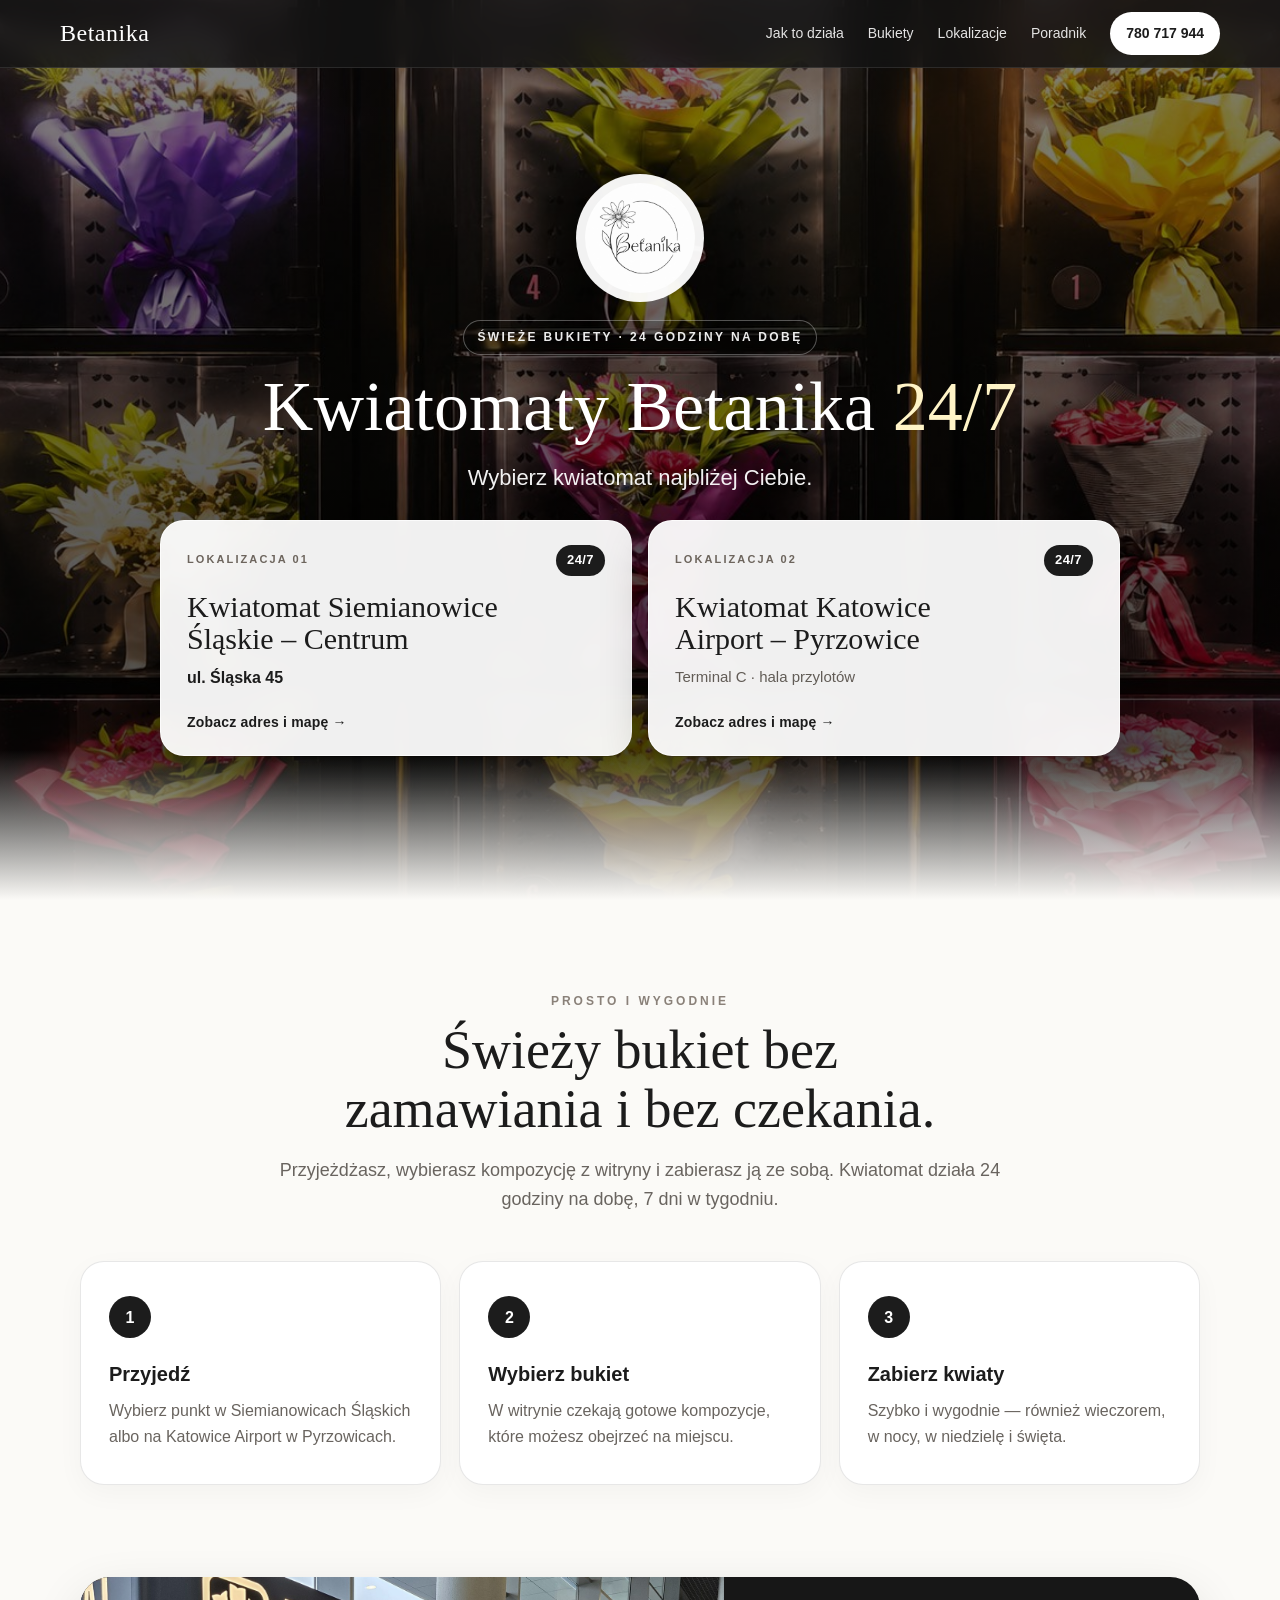
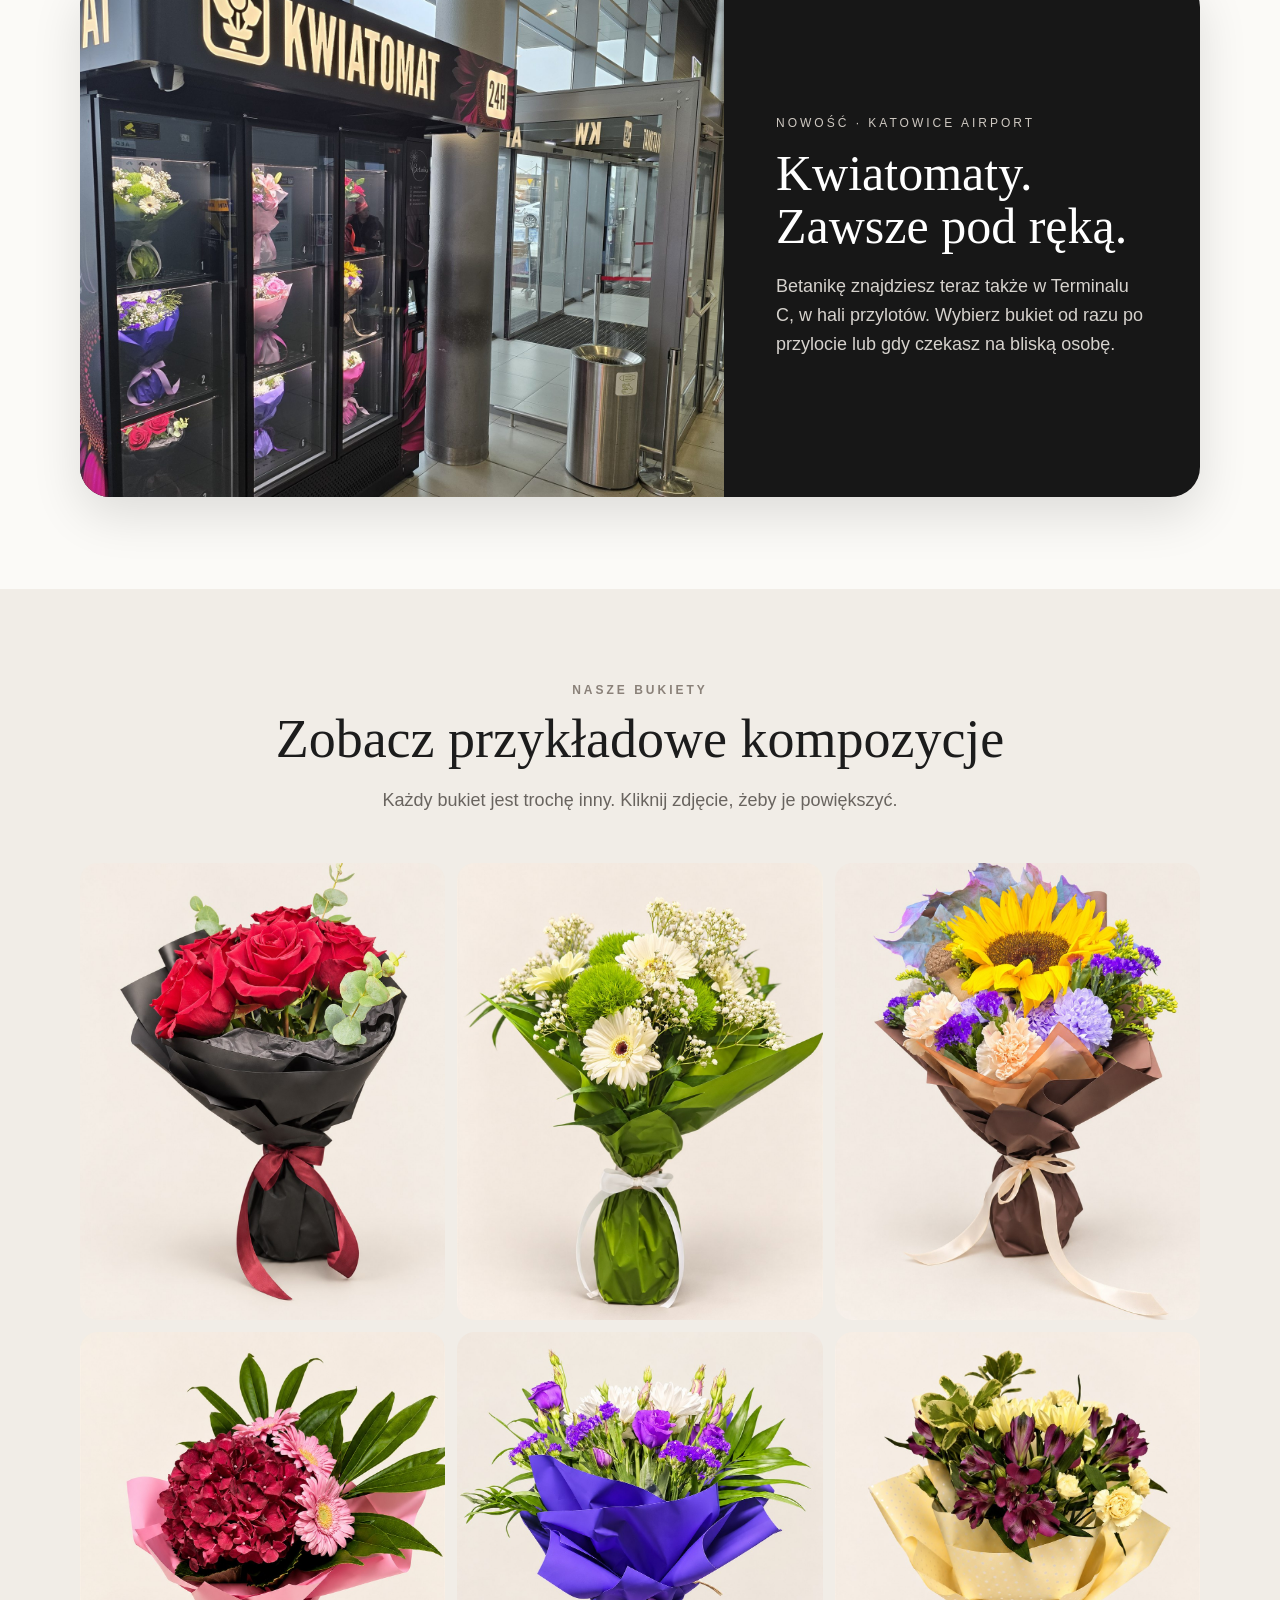
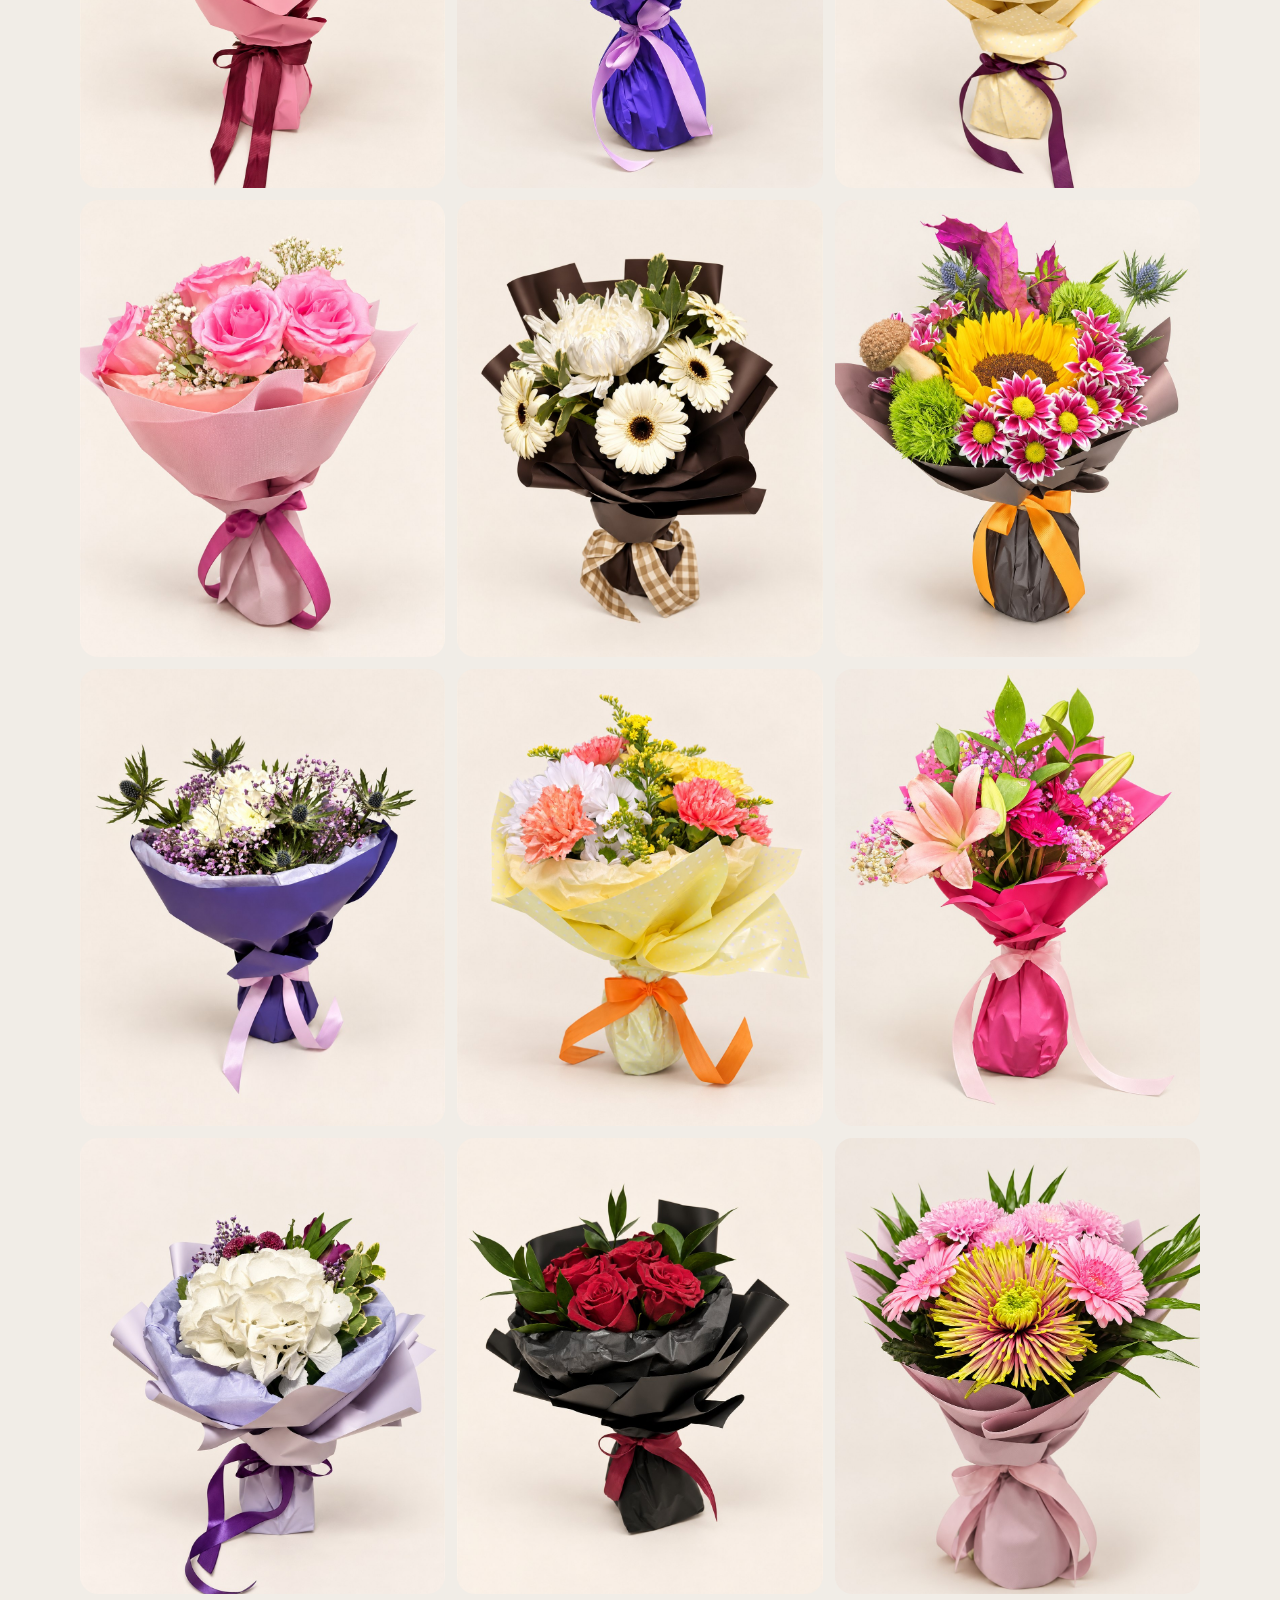
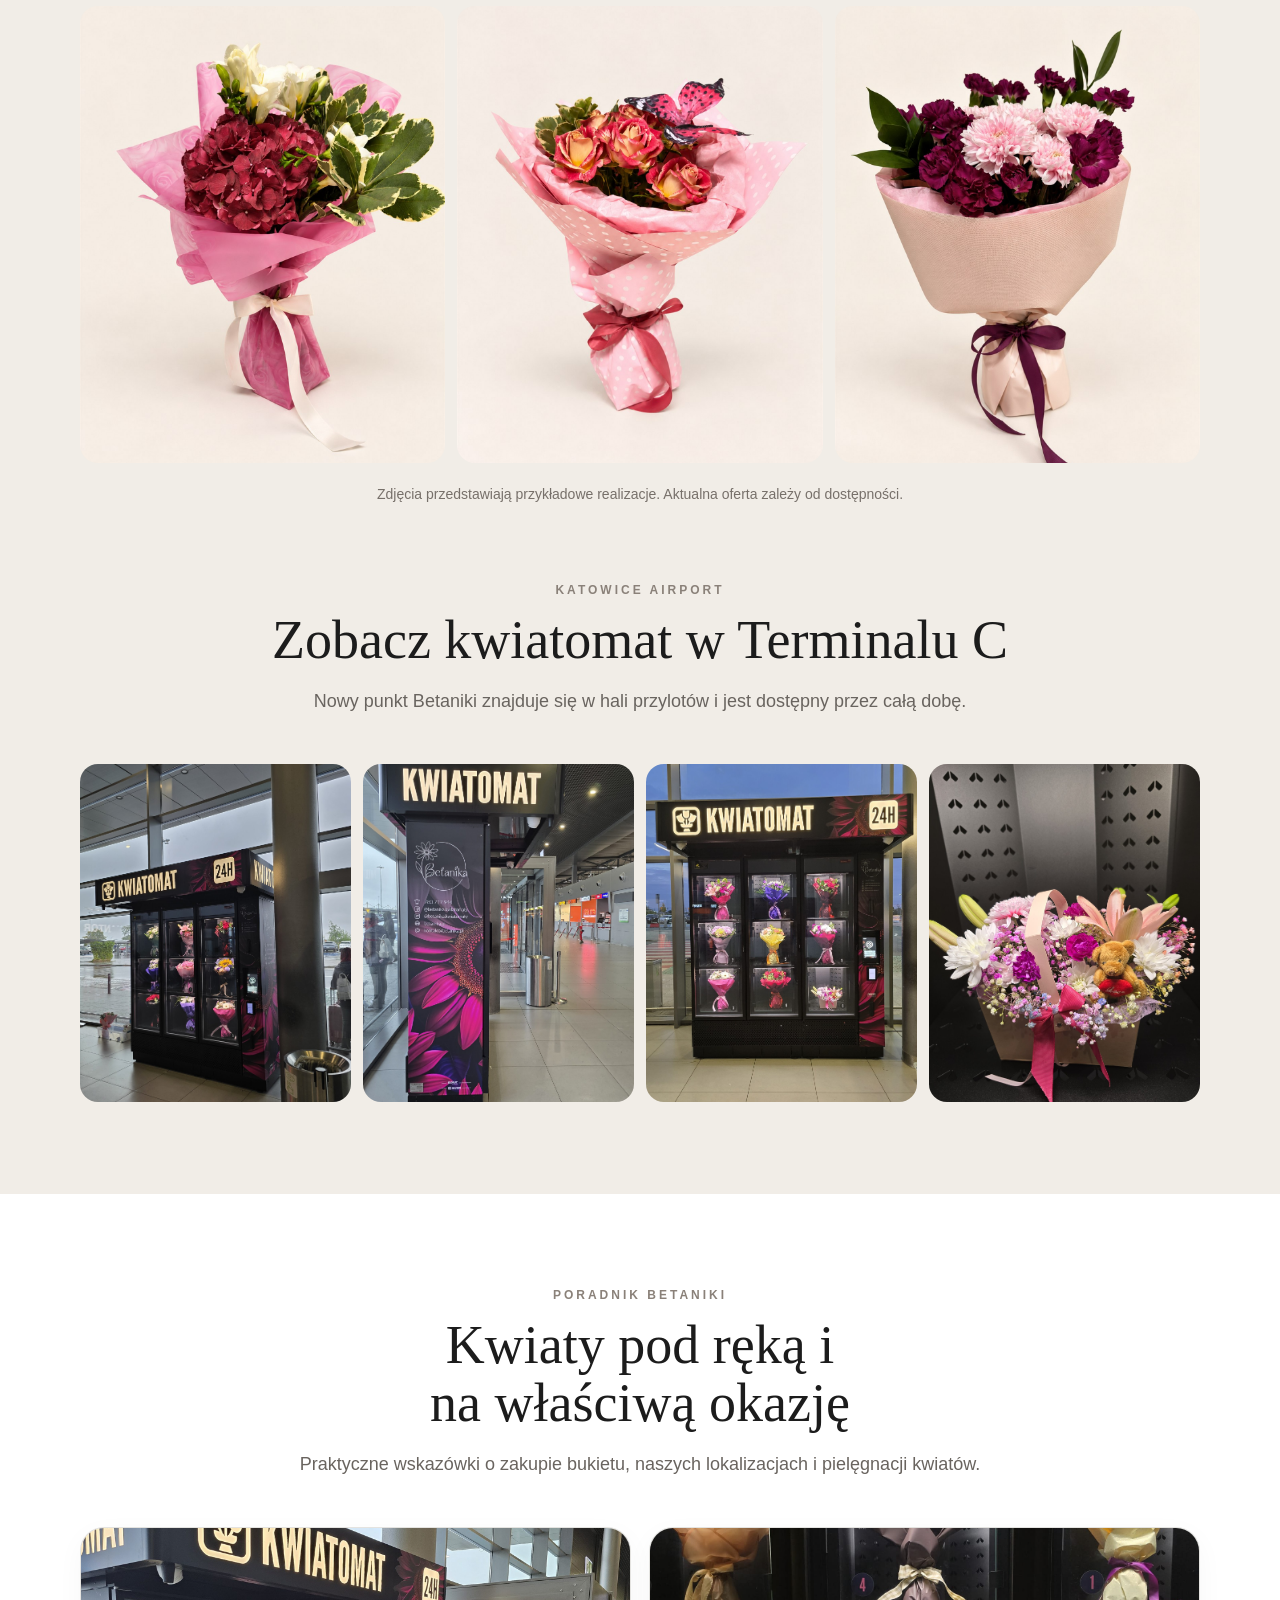
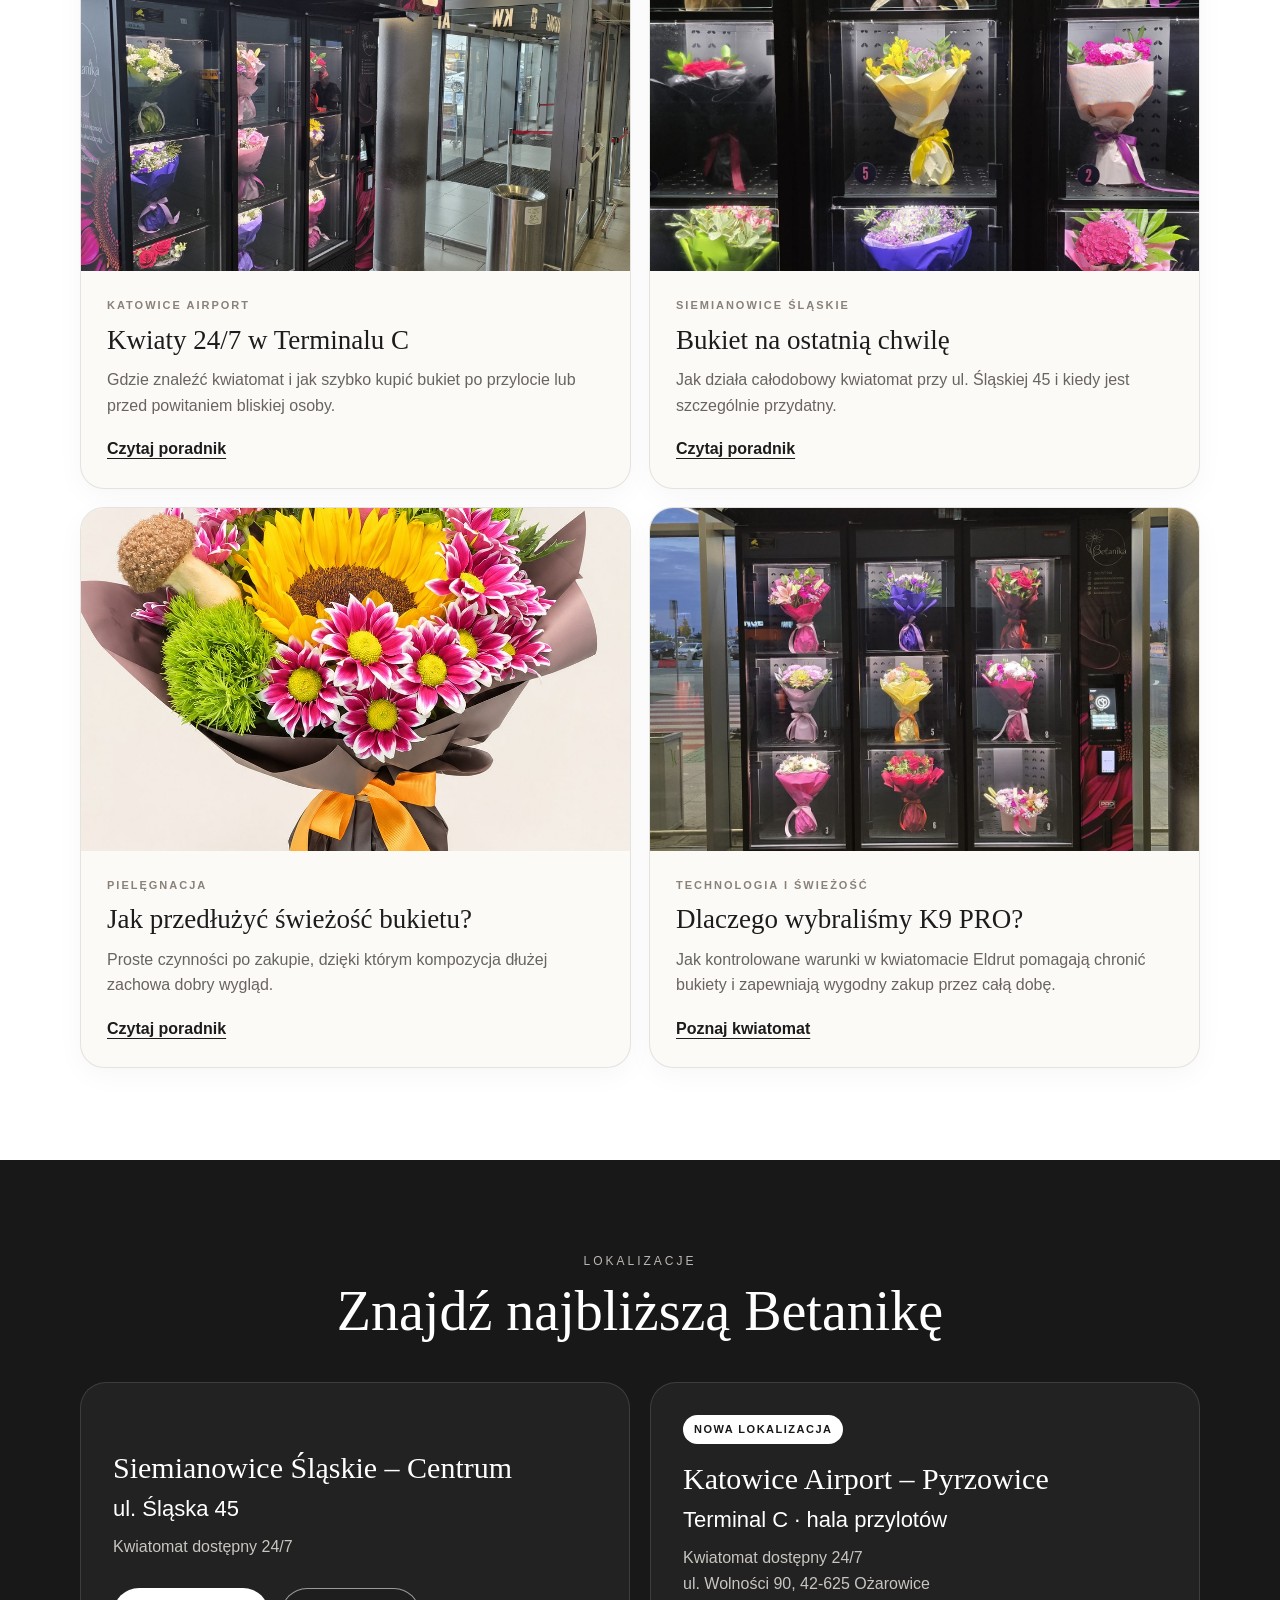
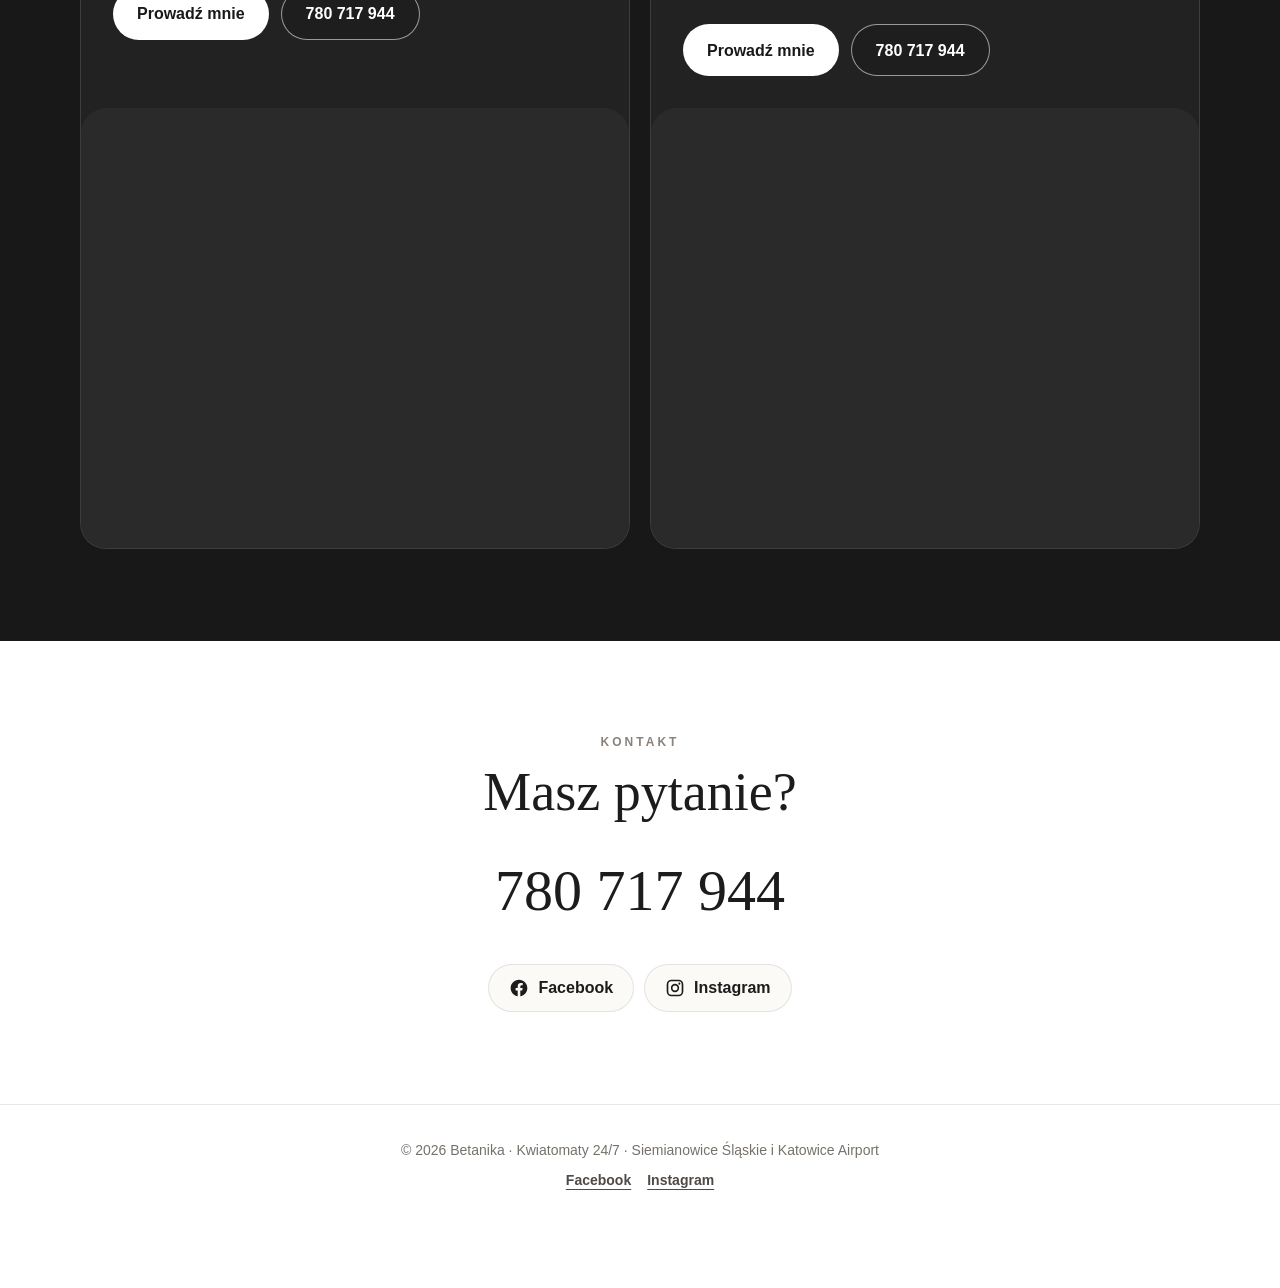
==== commit a7f26327: "Highlight flower machine locations on homepage" ====
--- a/index.html
+++ b/index.html
@@ -32,7 +32,7 @@
     "department": [
       {
         "@type": "Florist",
-        "name": "Betanika Kwiatomat 24/7 – Siemianowice Śląskie",
+        "name": "Betanika Kwiatomat 24/7 – Siemianowice Śląskie – Centrum",
         "telephone": "+48 780 717 944",
         "address": {
           "@type": "PostalAddress",
@@ -135,10 +135,10 @@
       position:relative;
       display:grid;
       place-items:center;
-      padding:110px 20px 60px;
+      padding:94px 20px 64px;
       text-align:center;
       background:
-        linear-gradient(rgba(0,0,0,.40),rgba(0,0,0,.64)),
+        linear-gradient(rgba(0,0,0,.48),rgba(0,0,0,.72)),
         url("kwiatomat-tlo.jpg") center/cover no-repeat;
     }
     .hero::after{
@@ -152,14 +152,14 @@
     .hero-content{
       position:relative;
       z-index:2;
-      max-width:900px;
+      width:min(1060px,100%);
       color:#fff;
     }
     .logo-card{
-      width:190px;
-      height:190px;
-      margin:0 auto 28px;
-      padding:12px;
+      width:128px;
+      height:128px;
+      margin:0 auto 18px;
+      padding:9px;
       border-radius:50%;
       background:rgba(255,255,255,.95);
       box-shadow:var(--shadow);
@@ -172,30 +172,112 @@
     }
     .eyebrow{
       display:inline-block;
-      margin-bottom:14px;
+      margin-bottom:16px;
+      padding:7px 13px;
+      border:1px solid rgba(255,255,255,.34);
+      border-radius:999px;
+      background:rgba(0,0,0,.18);
       font-size:12px;
       font-weight:700;
-      letter-spacing:3px;
+      letter-spacing:2.4px;
       text-transform:uppercase;
       opacity:.92;
     }
     .hero h1{
       font-family:Georgia,"Times New Roman",serif;
-      font-size:clamp(44px,7vw,84px);
-      line-height:1.00;
+      font-size:clamp(42px,6vw,70px);
+      line-height:1.02;
       font-weight:400;
       text-wrap:balance;
     }
+    .hero h1 strong{
+      color:#fff4c7;
+      font-weight:400;
+      white-space:nowrap;
+    }
     .hero-lead{
       max-width:720px;
-      margin:24px auto 8px;
-      font-size:clamp(18px,2vw,23px);
+      margin:18px auto 24px;
+      font-size:clamp(18px,2vw,22px);
       color:rgba(255,255,255,.94);
     }
-    .hero-address{
-      margin:0 auto 30px;
+    .hero-locations{
+      display:grid;
+      grid-template-columns:repeat(2,minmax(0,1fr));
+      gap:16px;
+      width:min(960px,100%);
+      margin:0 auto;
+      text-align:left;
+    }
+    .hero-location-card{
+      position:relative;
+      display:flex;
+      flex-direction:column;
+      min-height:190px;
+      padding:24px 26px 22px;
+      overflow:hidden;
+      border:1px solid rgba(255,255,255,.72);
+      border-radius:24px;
+      color:var(--ink);
+      background:rgba(255,255,255,.94);
+      box-shadow:0 18px 48px rgba(0,0,0,.24);
+      text-decoration:none;
+      backdrop-filter:blur(10px);
+      transition:transform .2s ease,box-shadow .2s ease;
+    }
+    .hero-location-card:hover{
+      transform:translateY(-3px);
+      box-shadow:0 22px 54px rgba(0,0,0,.30);
+    }
+    .hero-location-top{
+      display:flex;
+      align-items:center;
+      justify-content:space-between;
+      gap:12px;
+      margin-bottom:15px;
+    }
+    .hero-location-type{
+      color:#6d655d;
+      font-size:11px;
+      font-weight:800;
+      letter-spacing:2.1px;
+      text-transform:uppercase;
+    }
+    .hero-location-open{
+      display:inline-flex;
+      align-items:center;
+      min-height:31px;
+      padding:0 11px;
+      border-radius:999px;
+      color:#fff;
+      background:#1c1c1c;
+      font-size:13px;
+      font-weight:800;
+      letter-spacing:.4px;
+    }
+    .hero-location-card h2{
+      max-width:400px;
+      margin:0;
+      font-family:Georgia,"Times New Roman",serif;
+      font-size:clamp(24px,2.5vw,30px);
+      font-weight:400;
+      line-height:1.08;
+      text-wrap:balance;
+    }
+    .hero-location-address{
+      margin:10px 0 20px;
+      color:#625c56;
       font-size:15px;
-      color:rgba(255,255,255,.78);
+    }
+    .hero-location-address strong{
+      color:var(--ink);
+      font-size:16px;
+    }
+    .hero-location-cta{
+      margin-top:auto;
+      font-size:14px;
+      font-weight:800;
+      letter-spacing:.2px;
     }
 
     .actions{
@@ -593,8 +675,10 @@
     @media(max-width:820px){
       .navlinks a:not(.navcall){display:none}
       .topbar{height:62px}
-      .logo-card{width:145px;height:145px}
-      .hero{padding-top:92px}
+      .logo-card{width:104px;height:104px;margin-bottom:14px}
+      .hero{min-height:auto;padding:82px 18px 54px}
+      .hero-locations{grid-template-columns:1fr;max-width:620px;gap:12px}
+      .hero-location-card{min-height:0;padding:20px 21px 18px;border-radius:20px}
       section{padding:70px 18px}
       .steps{grid-template-columns:1fr}
       .spotlight-card{grid-template-columns:1fr}
@@ -637,8 +721,18 @@
     }
 
     @media(max-width:460px){
-      .hero h1{font-size:44px}
-      .hero-lead{font-size:18px}
+      .hero{padding:72px 14px 96px}
+      .logo-card{width:84px;height:84px;margin-bottom:10px;padding:6px}
+      .hero h1{font-size:34px}
+      .hero-lead{margin:10px auto 14px;font-size:15.5px}
+      .eyebrow{margin-bottom:10px;padding:5px 9px;font-size:9px;letter-spacing:1.45px}
+      .hero-locations{gap:10px}
+      .hero-location-card{padding:16px 18px 14px;border-radius:18px}
+      .hero-location-top{margin-bottom:10px}
+      .hero-location-card h2{font-size:22px}
+      .hero-location-address{margin:7px 0 12px;font-size:14px}
+      .hero-location-address strong{font-size:15px}
+      .hero-location-cta{font-size:13px}
       .btn{width:100%;max-width:310px}
       .gallery{grid-template-columns:1fr 1fr}
       .spotlight-photo{min-height:330px}
@@ -667,19 +761,33 @@
         <img src="logo.jpeg" alt="Logo Betanika">
       </div>
 
-      <span class="eyebrow">Kwiatomaty 24/7 · Dwie lokalizacje</span>
-      <h1>Kwiaty wtedy,<br>kiedy ich potrzebujesz.</h1>
+      <span class="eyebrow">Świeże bukiety · 24 godziny na dobę</span>
+      <h1>Kwiatomaty Betanika <strong>24/7</strong></h1>
 
       <p class="hero-lead">
-        Gotowe bukiety dostępne przez całą dobę — na ważną okazję,
-        prezent albo po prostu bez okazji.
+        Wybierz kwiatomat najbliżej Ciebie.
       </p>
 
-      <p class="hero-address">Siemianowice Śląskie · Katowice Airport, Pyrzowice</p>
-
-      <div class="actions">
-        <a class="btn btn-light" href="#lokalizacja">Zobacz lokalizacje</a>
-        <a class="btn btn-ghost" href="tel:+48780717944">Zadzwoń</a>
+      <div class="hero-locations" aria-label="Lokalizacje kwiatomatów Betanika">
+        <a class="hero-location-card" href="#siemianowice">
+          <div class="hero-location-top">
+            <span class="hero-location-type">Lokalizacja 01</span>
+            <span class="hero-location-open">24/7</span>
+          </div>
+          <h2>Kwiatomat Siemianowice Śląskie – Centrum</h2>
+          <p class="hero-location-address"><strong>ul. Śląska 45</strong></p>
+          <span class="hero-location-cta">Zobacz adres i mapę →</span>
+        </a>
+
+        <a class="hero-location-card" href="#pyrzowice">
+          <div class="hero-location-top">
+            <span class="hero-location-type">Lokalizacja 02</span>
+            <span class="hero-location-open">24/7</span>
+          </div>
+          <h2>Kwiatomat Katowice Airport – Pyrzowice</h2>
+          <p class="hero-location-address">Terminal C · hala przylotów</p>
+          <span class="hero-location-cta">Zobacz adres i mapę →</span>
+        </a>
       </div>
     </div>
   </header>
@@ -723,7 +831,7 @@
         <div class="spotlight-photo" role="img" aria-label="Kwiatomat Betanika w Terminalu C na Katowice Airport"></div>
         <div class="spotlight-copy">
           <span>Nowość · Katowice Airport</span>
-          <h2>Dwa kwiatomaty. Zawsze pod ręką.</h2>
+          <h2>Kwiatomaty. Zawsze pod ręką.</h2>
           <p>
             Betanikę znajdziesz teraz także w Terminalu C, w hali przylotów.
             Wybierz bukiet od razu po przylocie lub gdy czekasz na bliską osobę.
@@ -838,10 +946,10 @@
         <h2>Znajdź najbliższą Betanikę</h2>
       </div>
 
-      <article class="location-card">
+      <article class="location-card" id="siemianowice">
         <div class="location-copy">
           <div class="address">
-            <strong>Siemianowice Śląskie</strong><br>
+            <strong>Siemianowice Śląskie – Centrum</strong><br>
             ul. Śląska 45
           </div>
           <p class="open247">Kwiatomat dostępny 24/7</p>
@@ -855,7 +963,7 @@
         </div>
       </article>
 
-      <article class="location-card">
+      <article class="location-card" id="pyrzowice">
         <div class="location-copy">
           <span class="new-location">Nowa lokalizacja</span>
           <div class="address">
